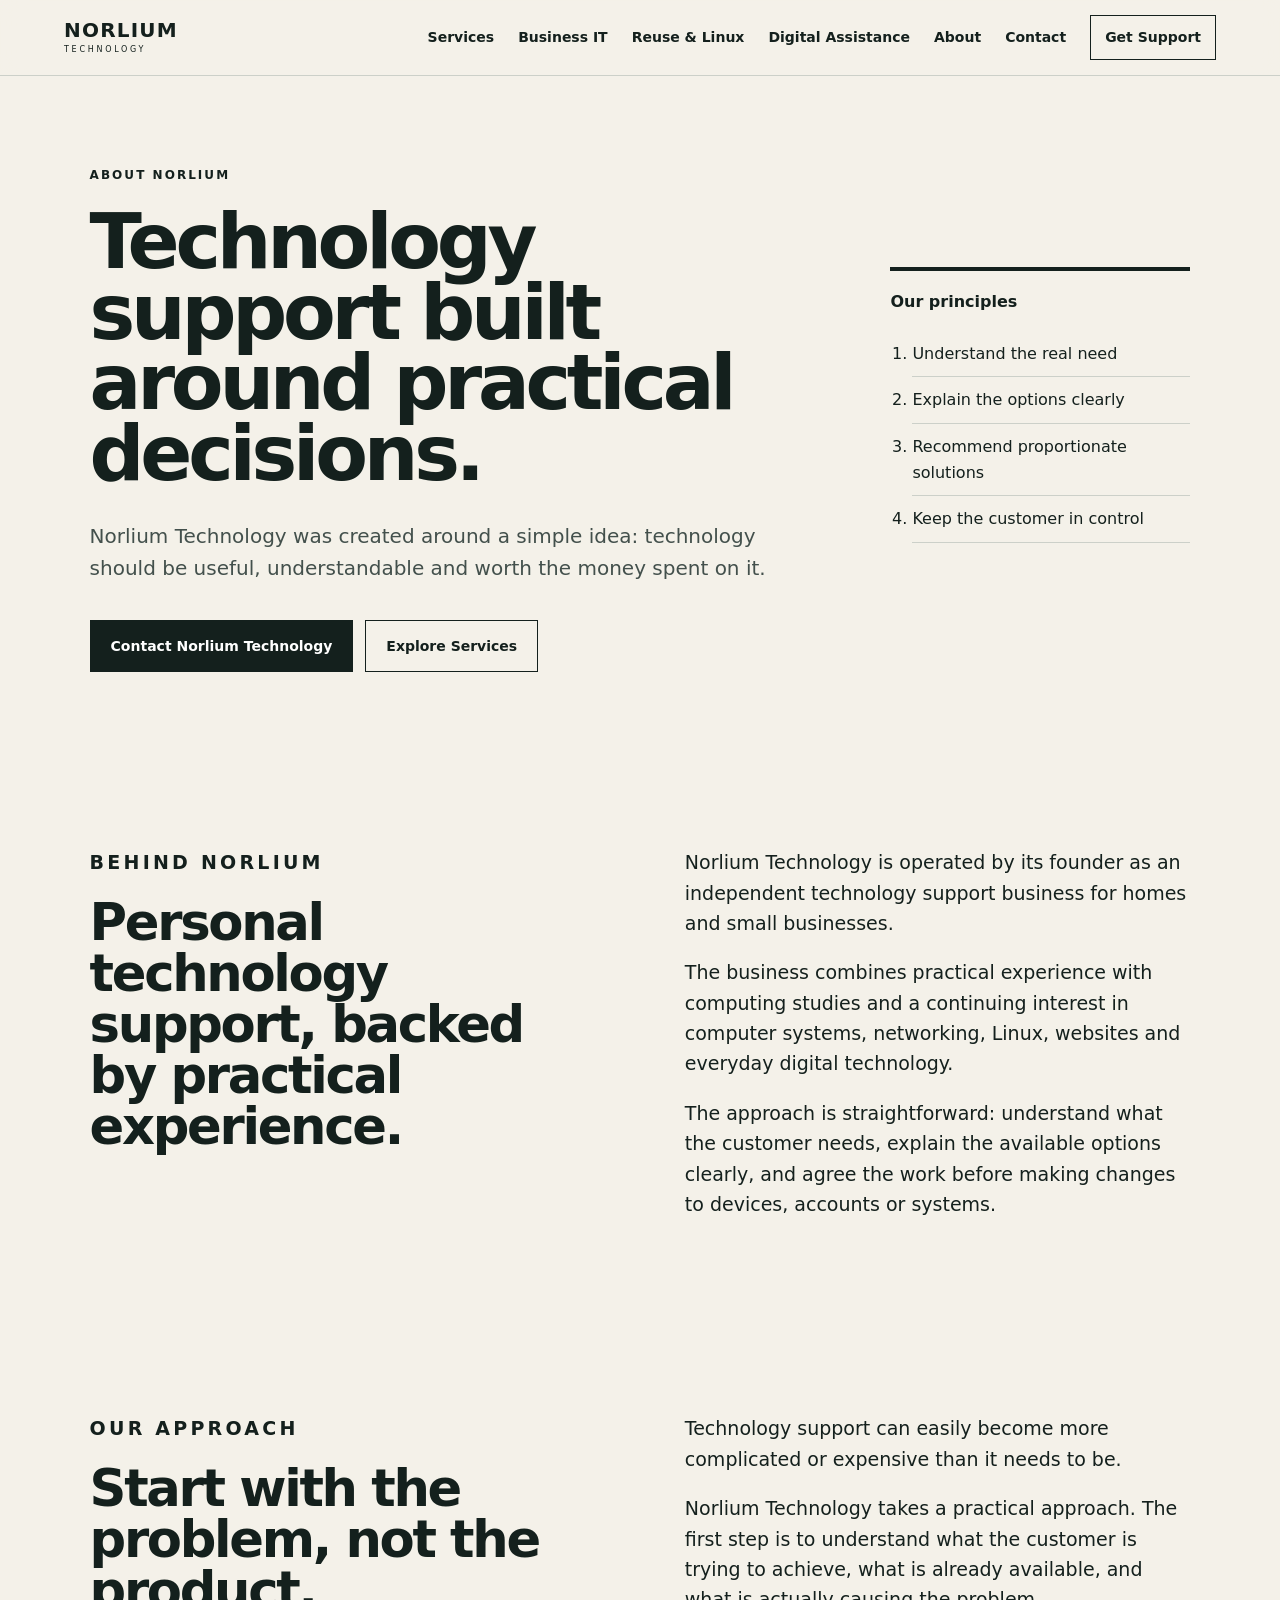
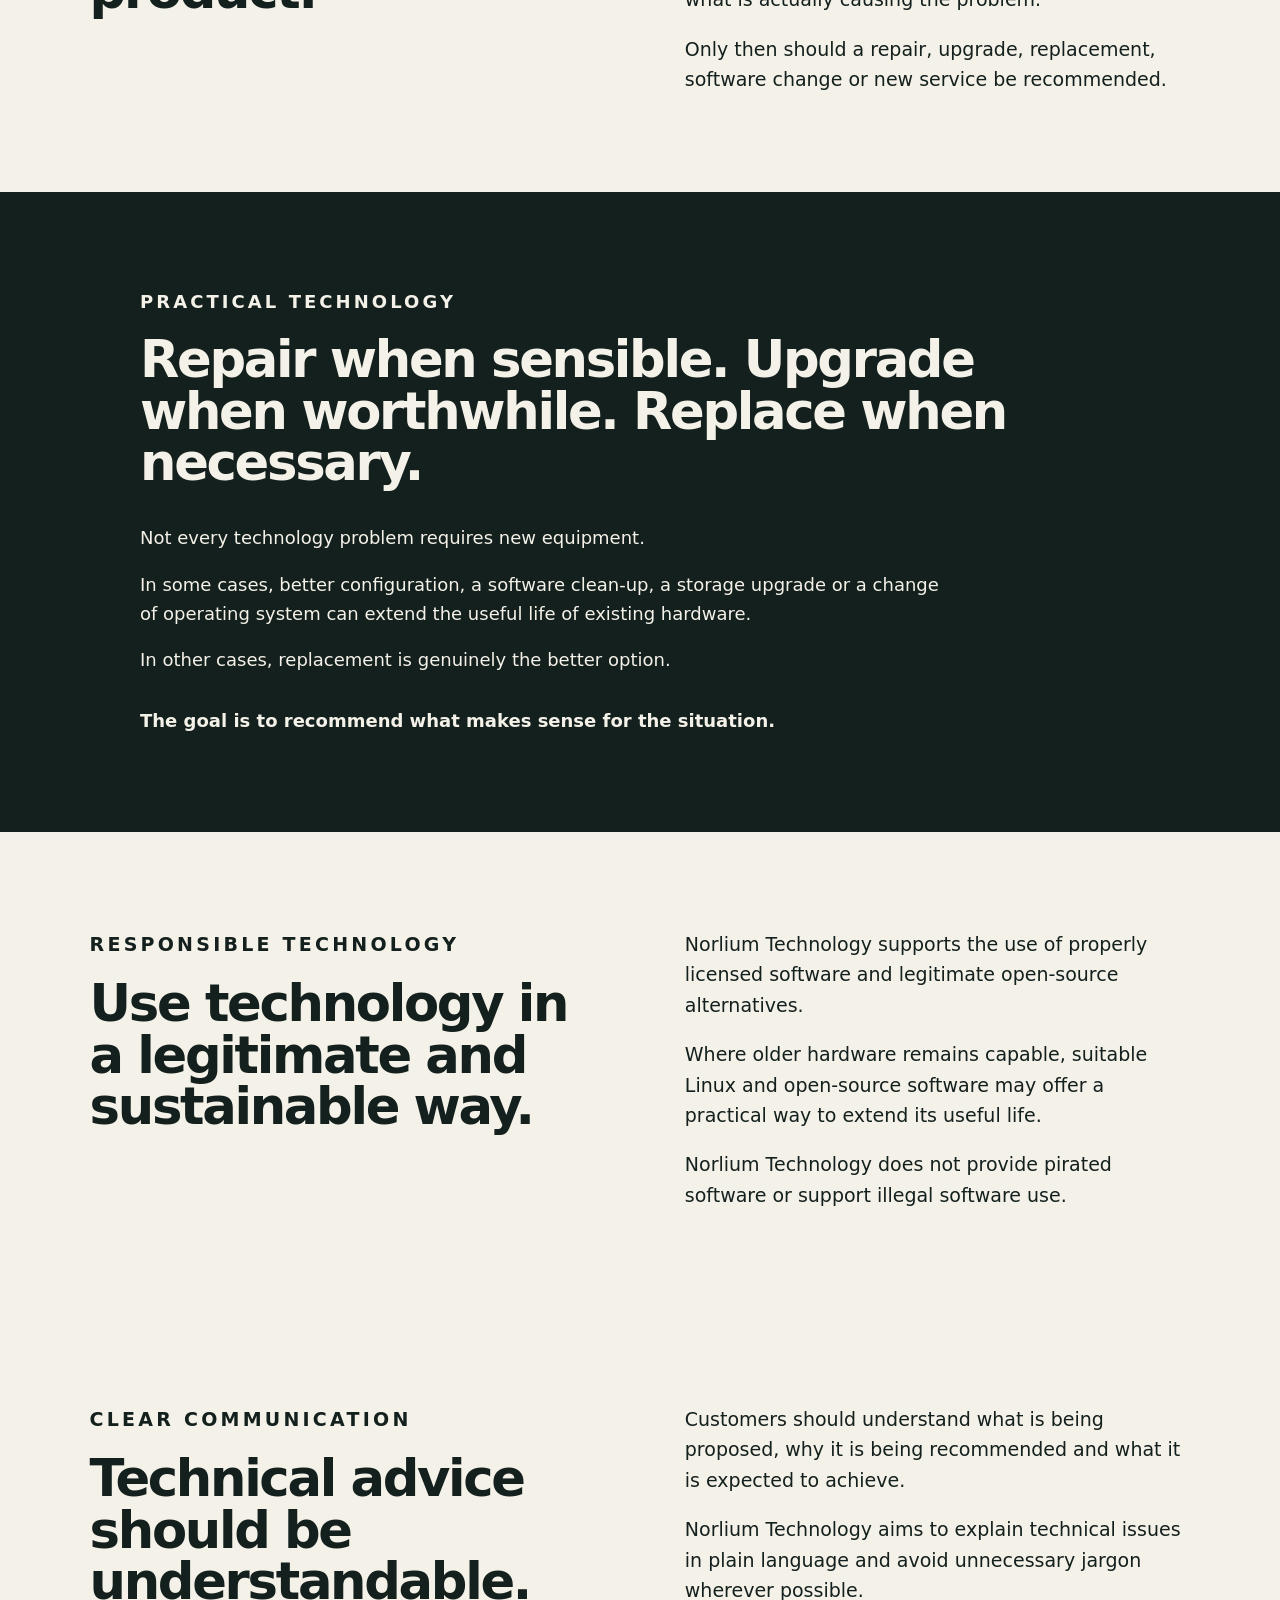
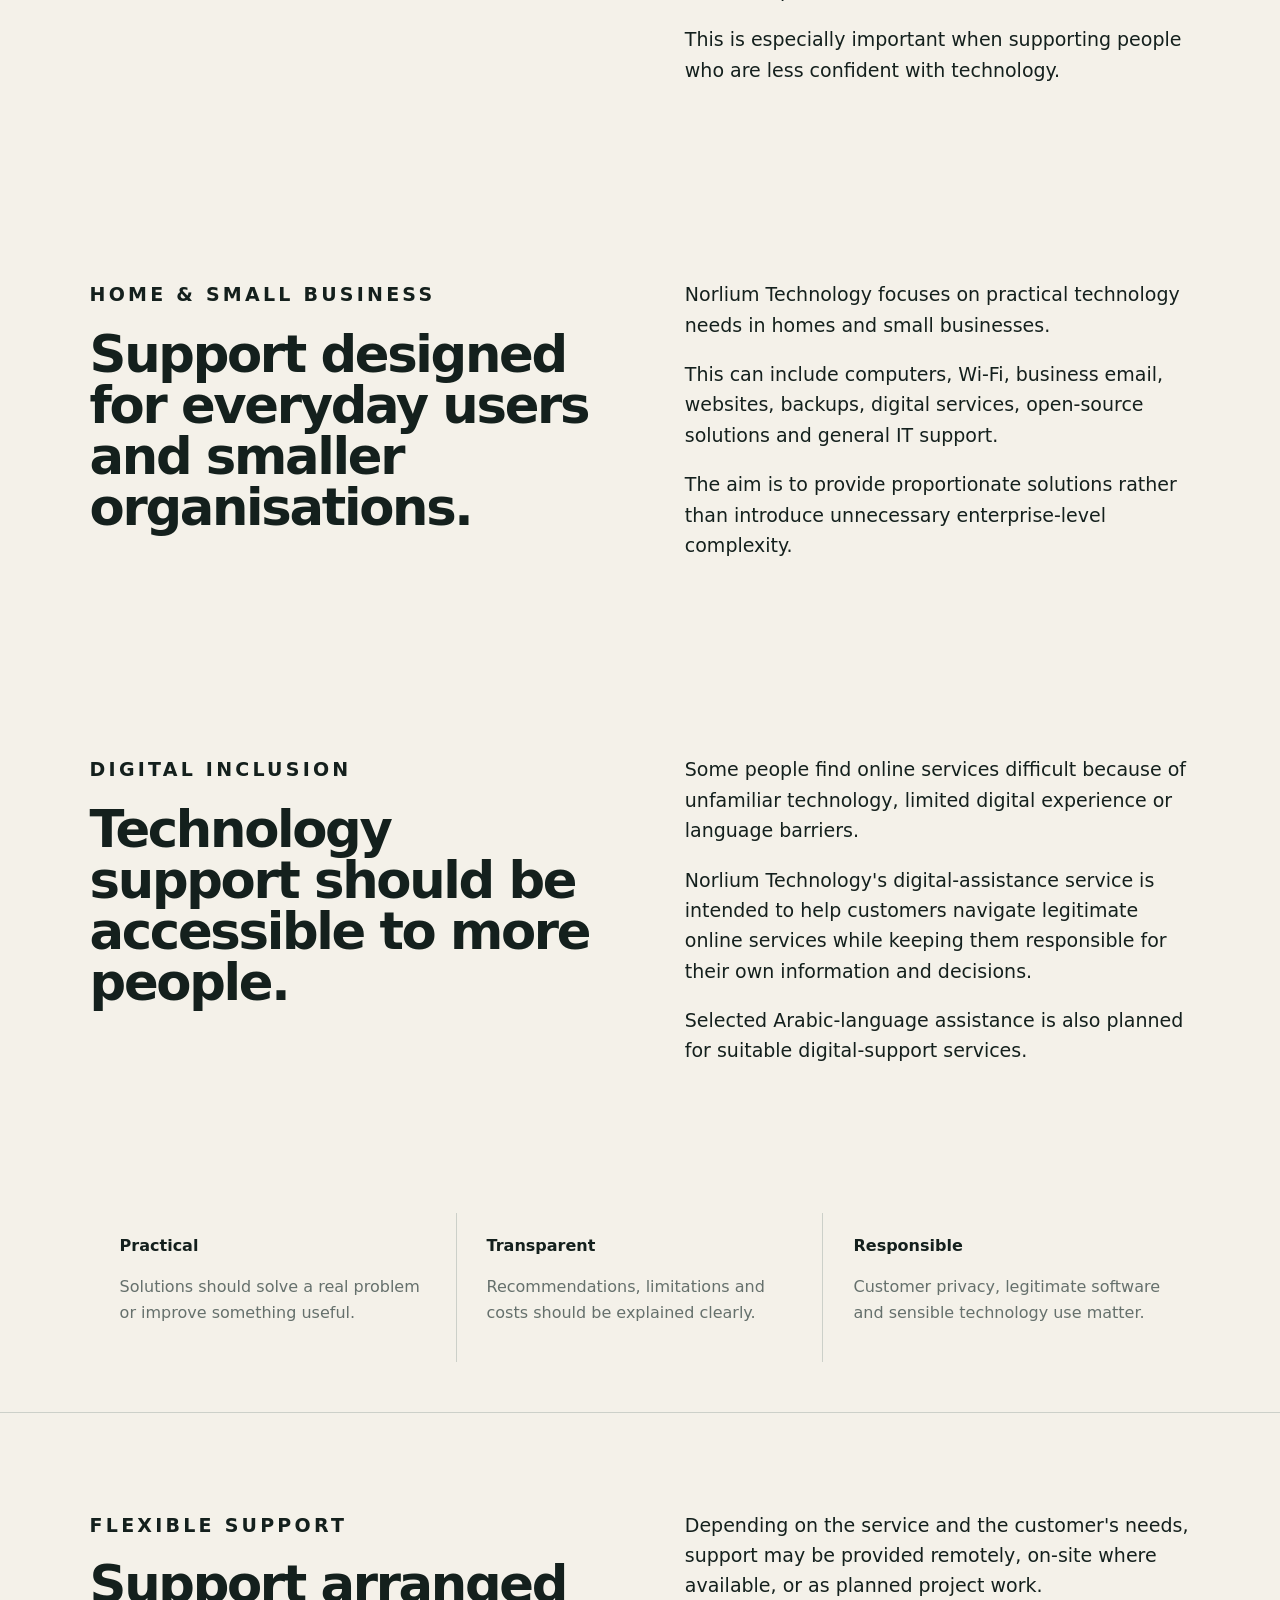
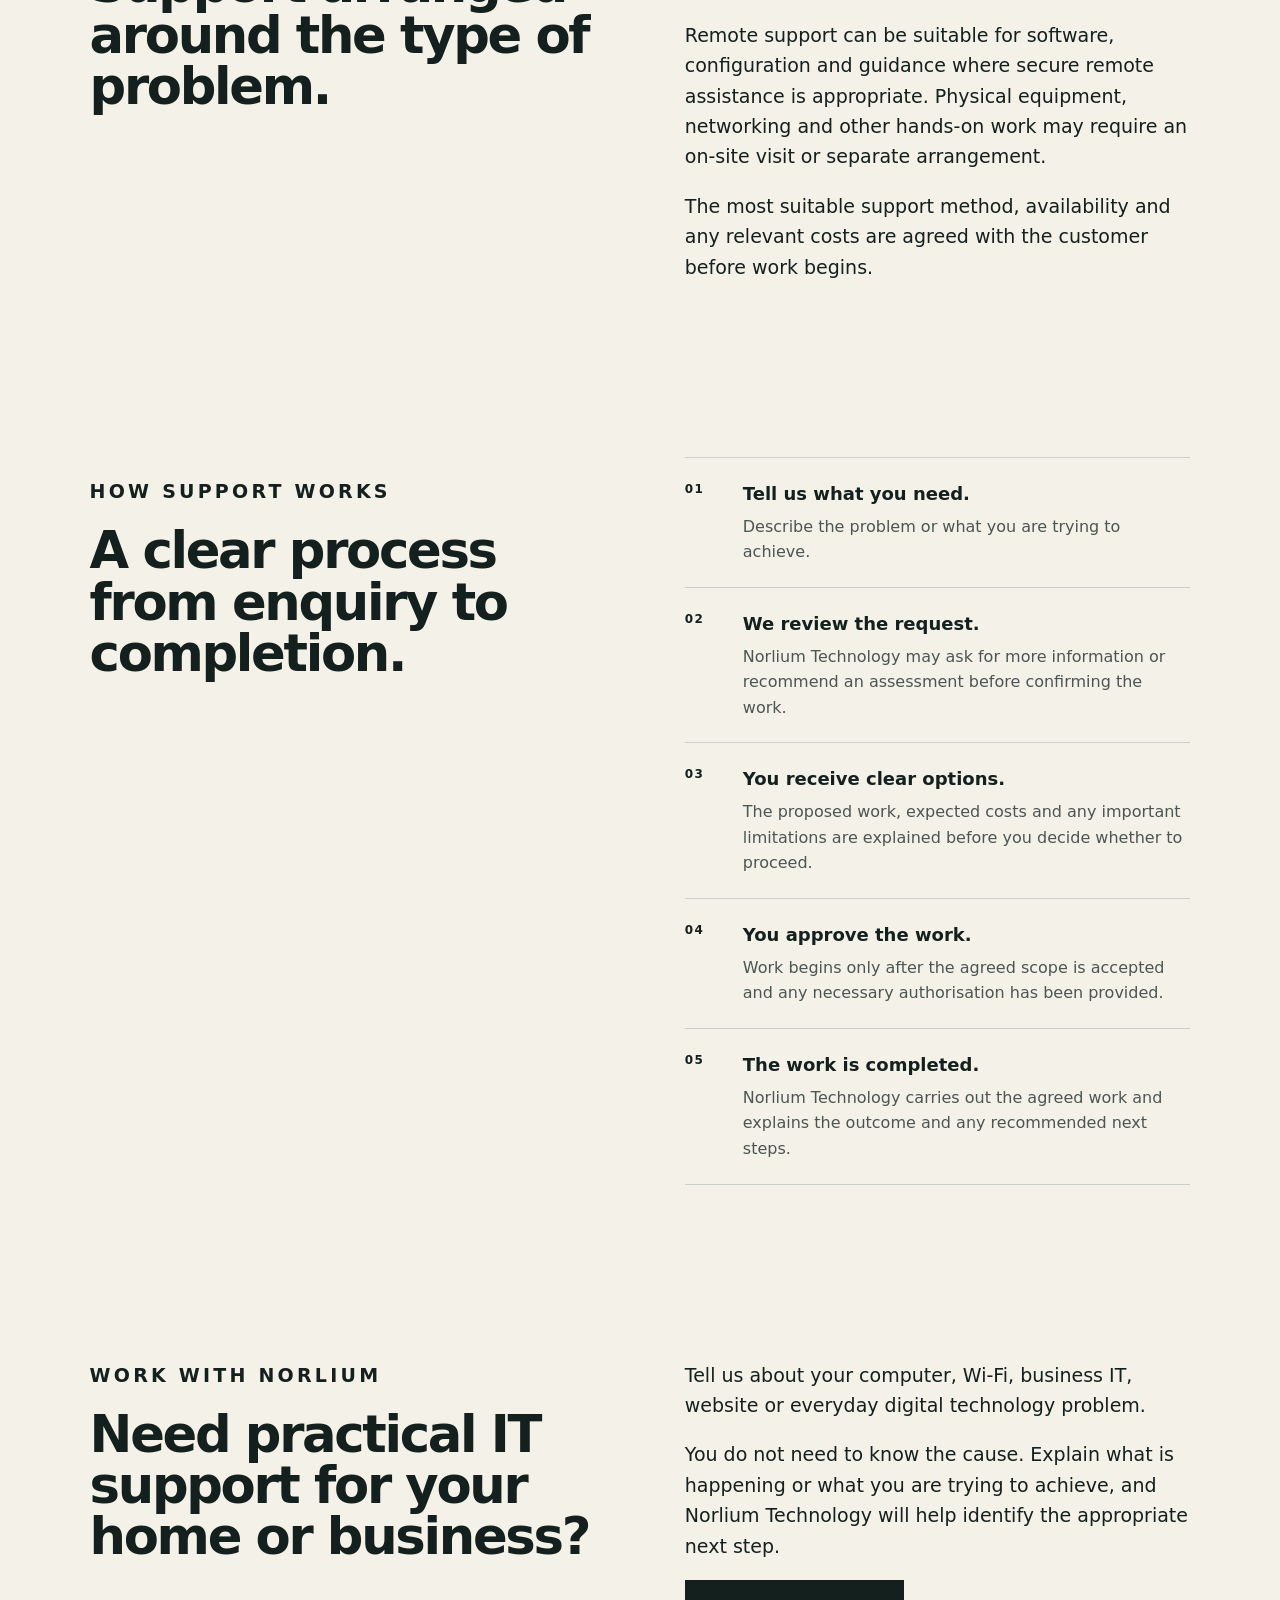
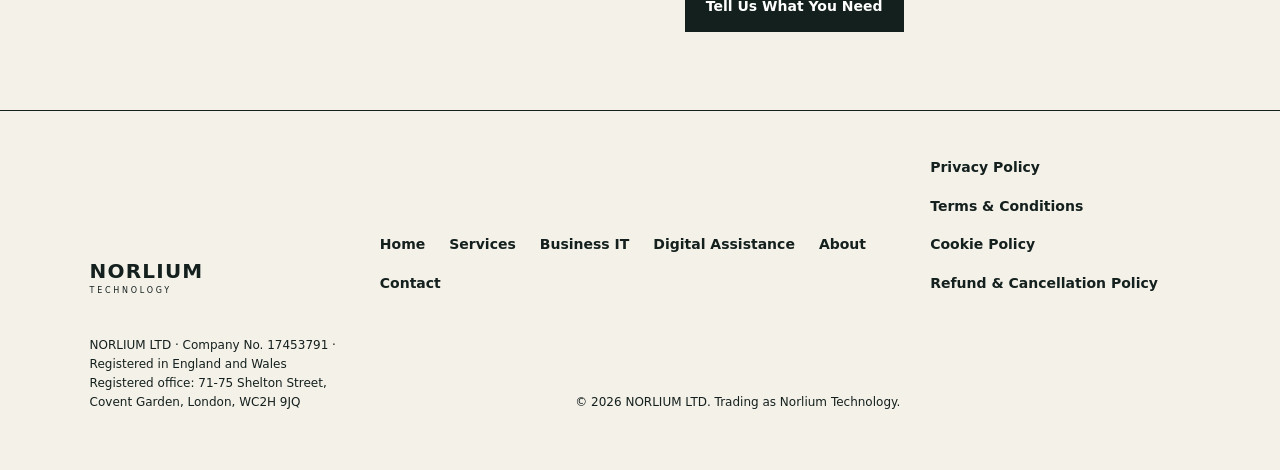
==== about/index.html @ c23c6a8a "Improve website security and customer experience" ====
<!doctype html>
<html lang="en">
<head>
  <meta charset="utf-8">
  <meta name="viewport" content="width=device-width, initial-scale=1">

  <title>About Norlium Technology | Practical Technology Support</title>

  <meta
    name="description"
    content="Learn about Norlium Technology, a practical technology support business focused on clear advice, sensible solutions, responsible technology and support for homes and small businesses."
  >

  <meta name="robots" content="index, follow">

  <link rel="canonical" href="https://www.norlium.co.uk/about/">

  <meta property="og:type" content="website">
  <meta property="og:title" content="About Norlium Technology | Practical Technology Support">
  <meta
    property="og:description"
    content="Norlium Technology provides practical technology support built around clear explanations, sensible solutions and responsible use of technology."
  >
  <meta property="og:url" content="https://www.norlium.co.uk/about/">
  <meta property="og:site_name" content="Norlium">

  <meta name="twitter:card" content="summary_large_image">

  <link rel="stylesheet" href="../styles.css">
</head>

<body>
  <a class="skip-link" href="#main-content">Skip to main content</a>

  <header class="site-header">
    <a class="brand" href="/" aria-label="Norlium home">
      <span>NORLIUM</span>
      <small>TECHNOLOGY</small>
    </a>

    <button
      class="menu"
      type="button"
      aria-label="Open navigation menu"
      aria-expanded="false"
      aria-controls="main-navigation"
    >
      ☰
    </button>

    <nav id="main-navigation" aria-label="Primary navigation">
      <a href="/services/">Services</a>
      <a href="/business-it/">Business IT</a>
      <a href="/#linux">Reuse & Linux</a>
      <a href="/digital-assistance/">Digital Assistance</a>
      <a href="/about/">About</a>
      <a href="/#contact">Contact</a>
      <a class="nav-cta" href="/#contact">Get Support</a>
    </nav>
  </header>

  <main id="main-content">

    <section class="hero">
      <div>
        <p class="eyebrow">ABOUT NORLIUM</p>

        <h1>Technology support built around practical decisions.</h1>

        <p class="lead">
          Norlium Technology was created around a simple idea: technology should be useful,
          understandable and worth the money spent on it.
        </p>

        <div class="actions">
          <a class="primary" href="/#contact">Contact Norlium Technology</a>
          <a class="secondary" href="/services/">Explore Services</a>
        </div>
      </div>

      <aside aria-labelledby="about-principles">
        <strong id="about-principles">Our principles</strong>

        <ol>
          <li>Understand the real need</li>
          <li>Explain the options clearly</li>
          <li>Recommend proportionate solutions</li>
          <li>Keep the customer in control</li>
        </ol>
      </aside>
    </section>

    <section class="split">
      <div>
        <p class="eyebrow">BEHIND NORLIUM</p>

        <h2>Personal technology support, backed by practical experience.</h2>
      </div>

      <div>
        <p>
          Norlium Technology is operated by its founder as an independent
          technology support business for homes and small businesses.
        </p>

        <p>
          The business combines practical experience with computing studies
          and a continuing interest in computer systems, networking, Linux,
          websites and everyday digital technology.
        </p>

        <p>
          The approach is straightforward: understand what the customer needs,
          explain the available options clearly, and agree the work before
          making changes to devices, accounts or systems.
        </p>
      </div>
    </section>

    <section class="split">
      <div>
        <p class="eyebrow">OUR APPROACH</p>

        <h2>Start with the problem, not the product.</h2>
      </div>

      <div>
        <p>
          Technology support can easily become more complicated or expensive
          than it needs to be.
        </p>

        <p>
          Norlium Technology takes a practical approach. The first step is to understand
          what the customer is trying to achieve, what is already available,
          and what is actually causing the problem.
        </p>

        <p>
          Only then should a repair, upgrade, replacement, software change or
          new service be recommended.
        </p>
      </div>
    </section>

    <section class="feature">
      <div>
        <p class="eyebrow">PRACTICAL TECHNOLOGY</p>

        <h2>Repair when sensible. Upgrade when worthwhile. Replace when necessary.</h2>

        <p>
          Not every technology problem requires new equipment.
        </p>

        <p>
          In some cases, better configuration, a software clean-up, a storage
          upgrade or a change of operating system can extend the useful life of
          existing hardware.
        </p>

        <p>
          In other cases, replacement is genuinely the better option.
        </p>

        <p class="rule">
          The goal is to recommend what makes sense for the situation.
        </p>
      </div>
    </section>

    <section class="split">
      <div>
        <p class="eyebrow">RESPONSIBLE TECHNOLOGY</p>

        <h2>Use technology in a legitimate and sustainable way.</h2>
      </div>

      <div>
        <p>
          Norlium Technology supports the use of properly licensed software and legitimate
          open-source alternatives.
        </p>

        <p>
          Where older hardware remains capable, suitable Linux and open-source
          software may offer a practical way to extend its useful life.
        </p>

        <p>
          Norlium Technology does not provide pirated software or support illegal software
          use.
        </p>
      </div>
    </section>

    <section class="split">
      <div>
        <p class="eyebrow">CLEAR COMMUNICATION</p>

        <h2>Technical advice should be understandable.</h2>
      </div>

      <div>
        <p>
          Customers should understand what is being proposed, why it is being
          recommended and what it is expected to achieve.
        </p>

        <p>
          Norlium Technology aims to explain technical issues in plain language and avoid
          unnecessary jargon wherever possible.
        </p>

        <p>
          This is especially important when supporting people who are less
          confident with technology.
        </p>
      </div>
    </section>

    <section class="split">
      <div>
        <p class="eyebrow">HOME & SMALL BUSINESS</p>

        <h2>Support designed for everyday users and smaller organisations.</h2>
      </div>

      <div>
        <p>
          Norlium Technology focuses on practical technology needs in homes and small
          businesses.
        </p>

        <p>
          This can include computers, Wi-Fi, business email, websites, backups,
          digital services, open-source solutions and general IT support.
        </p>

        <p>
          The aim is to provide proportionate solutions rather than introduce
          unnecessary enterprise-level complexity.
        </p>
      </div>
    </section>

    <section class="split">
      <div>
        <p class="eyebrow">DIGITAL INCLUSION</p>

        <h2>Technology support should be accessible to more people.</h2>
      </div>

      <div>
        <p>
          Some people find online services difficult because of unfamiliar
          technology, limited digital experience or language barriers.
        </p>

        <p>
          Norlium Technology's digital-assistance service is intended to help customers
          navigate legitimate online services while keeping them responsible
          for their own information and decisions.
        </p>

        <p>
          Selected Arabic-language assistance is also planned for suitable
          digital-support services.
        </p>
      </div>
    </section>

    <section class="trust" aria-label="Norlium values">
      <div>
        <b>Practical</b>
        <p>Solutions should solve a real problem or improve something useful.</p>
      </div>

      <div>
        <b>Transparent</b>
        <p>Recommendations, limitations and costs should be explained clearly.</p>
      </div>

      <div>
        <b>Responsible</b>
        <p>Customer privacy, legitimate software and sensible technology use matter.</p>
      </div>
    </section>

    <section class="split">
      <div>
        <p class="eyebrow">FLEXIBLE SUPPORT</p>

        <h2>Support arranged around the type of problem.</h2>
      </div>

      <div>
        <p>
          Depending on the service and the customer's needs, support may be
          provided remotely, on-site where available, or as planned project
          work.
        </p>

        <p>
          Remote support can be suitable for software, configuration and
          guidance where secure remote assistance is appropriate. Physical
          equipment, networking and other hands-on work may require an
          on-site visit or separate arrangement.
        </p>

        <p>
          The most suitable support method, availability and any relevant
          costs are agreed with the customer before work begins.
        </p>
      </div>
    </section>

    <section class="split">
      <div>
        <p class="eyebrow">HOW SUPPORT WORKS</p>

        <h2>A clear process from enquiry to completion.</h2>
      </div>

      <div>
        <ol class="support-process">
          <li>
            <strong>Tell us what you need.</strong>
            Describe the problem or what you are trying to achieve.
          </li>

          <li>
            <strong>We review the request.</strong>
            Norlium Technology may ask for more information or recommend an assessment
            before confirming the work.
          </li>

          <li>
            <strong>You receive clear options.</strong>
            The proposed work, expected costs and any important limitations
            are explained before you decide whether to proceed.
          </li>

          <li>
            <strong>You approve the work.</strong>
            Work begins only after the agreed scope is accepted and any
            necessary authorisation has been provided.
          </li>

          <li>
            <strong>The work is completed.</strong>
            Norlium Technology carries out the agreed work and explains the outcome and
            any recommended next steps.
          </li>
        </ol>
      </div>
    </section>

    <section class="split">
      <div>
        <p class="eyebrow">WORK WITH NORLIUM</p>

        <h2>Need practical IT support for your home or business?</h2>
      </div>

      <div>
        <p>
          Tell us about your computer, Wi-Fi, business IT, website or everyday
          digital technology problem.
        </p>

        <p>
          You do not need to know the cause. Explain what is happening or what
          you are trying to achieve, and Norlium Technology will help identify the
          appropriate next step.
        </p>

        <a class="primary" href="/#contact">Tell Us What You Need</a>
      </div>
    </section>

  </main>

  <footer>
    <div class="brand">
      <span>NORLIUM</span>
      <small>TECHNOLOGY</small>
    </div>

    <nav class="footer-nav" aria-label="Footer navigation">
      <a href="/">Home</a>
      <a href="/services/">Services</a>
      <a href="/business-it/">Business IT</a>
      <a href="/digital-assistance/">Digital Assistance</a>
      <a href="/about/">About</a>
      <a href="/#contact">Contact</a>
    </nav>

    <nav class="footer-nav legal-nav" aria-label="Legal navigation">
      <a href="/privacy/">Privacy Policy</a>
      <a href="/terms/">Terms &amp; Conditions</a>
      <a href="/cookies/">Cookie Policy</a>
      <a href="/refunds/">Refund &amp; Cancellation Policy</a>
    </nav>

    <p class="company-details">
      NORLIUM LTD · Company No. 17453791 · Registered in England and Wales
      <br>
      Registered office: 71-75 Shelton Street, Covent Garden, London, WC2H 9JQ
    </p>

    <p>© 2026 NORLIUM LTD. Trading as Norlium Technology.</p>
  </footer>

  <script src="/assets/js/site.js" defer></script>
</body>
</html>
---- styles.css ----
:root {
  --ink: #14201d;
  --paper: #f4f1e9;
  --accent: #c9ff68;
  --muted: #65706c;
  --line: #ccd0c9;
  --white: #ffffff;
  --content-width: 1440px;
}

* {
  box-sizing: border-box;
}

html {
  scroll-behavior: smooth;
  scroll-padding-top: 90px;
}

body {
  margin: 0;
  background: var(--paper);
  color: var(--ink);
  font-family:
    Inter,
    ui-sans-serif,
    system-ui,
    -apple-system,
    BlinkMacSystemFont,
    "Segoe UI",
    sans-serif;
  line-height: 1.6;
  text-rendering: optimizeLegibility;
}

img,
svg {
  max-width: 100%;
  height: auto;
}

a,
button,
input,
select,
textarea {
  font: inherit;
}

a,
button {
  -webkit-tap-highlight-color: transparent;
}

a:focus-visible,
button:focus-visible,
input:focus-visible,
select:focus-visible,
textarea:focus-visible {
  outline: 3px solid var(--ink);
  outline-offset: 3px;
}

.skip-link {
  position: absolute;
  left: 16px;
  top: -100px;
  z-index: 1000;
  padding: 12px 16px;
  background: var(--ink);
  color: var(--white);
  text-decoration: none;
  font-weight: 800;
}

.skip-link:focus {
  top: 16px;
}

.site-header {
  min-height: 76px;
  display: flex;
  align-items: center;
  justify-content: space-between;
  gap: 24px;
  padding: 0 max(5vw, 24px);
  border-bottom: 1px solid var(--line);
  position: sticky;
  top: 0;
  background: rgba(244, 241, 233, 0.96);
  backdrop-filter: blur(12px);
  z-index: 100;
}

.brand {
  text-decoration: none;
  color: var(--ink);
  display: flex;
  flex-direction: column;
  line-height: 0.9;
  flex-shrink: 0;
}

.brand span {
  font-weight: 900;
  letter-spacing: 0.06em;
  font-size: 20px;
}

.brand small {
  font-size: 8px;
  letter-spacing: 0.34em;
  margin-top: 7px;
}

#main-navigation {
  display: flex;
  gap: 24px;
  align-items: center;
}

#main-navigation a,
.footer-nav a {
  color: var(--ink);
  text-decoration: none;
  font-size: 14px;
  font-weight: 700;
}

#main-navigation a:hover,
.footer-nav a:hover {
  text-decoration: underline;
  text-underline-offset: 4px;
}

.nav-cta {
  border: 1px solid var(--ink);
  padding: 10px 14px;
}

.nav-cta:hover {
  background: var(--ink);
  color: var(--white);
  text-decoration: none !important;
}

.menu {
  display: none;
  width: 44px;
  height: 44px;
  align-items: center;
  justify-content: center;
  background: none;
  border: 1px solid transparent;
  color: var(--ink);
  font-size: 24px;
  cursor: pointer;
}

main section {
  width: 100%;
  padding: 100px max(7vw, 28px);
}

main section > * {
  max-width: var(--content-width);
  margin-left: auto;
  margin-right: auto;
}

.hero {
  min-height: 680px;
  display: grid;
  grid-template-columns: minmax(0, 1.5fr) minmax(280px, 0.7fr);
  align-items: center;
  gap: 8vw;
}

.eyebrow {
  font-size: 12px;
  font-weight: 800;
  letter-spacing: 0.17em;
  text-transform: uppercase;
}

.hero h1 {
  font-size: clamp(52px, 7.5vw, 108px);
  line-height: 0.92;
  letter-spacing: -0.055em;
  margin: 22px 0 30px;
  max-width: 950px;
}

.lead,
.section-intro {
  font-size: 20px;
  max-width: 760px;
  color: #43504c;
}

.section-intro {
  margin-top: -18px;
  margin-bottom: 42px;
}

.actions {
  display: flex;
  flex-wrap: wrap;
  gap: 12px;
  margin-top: 36px;
}

.primary,
.secondary {
  min-height: 44px;
  display: inline-flex;
  align-items: center;
  justify-content: center;
  padding: 14px 20px;
  text-decoration: none;
  font-weight: 800;
  border: 1px solid var(--ink);
  cursor: pointer;
  font-size: 14px;
}

.primary {
  background: var(--ink);
  color: var(--white);
}

.primary:hover {
  opacity: 0.92;
}

.secondary {
  color: var(--ink);
  background: transparent;
}

.secondary:hover {
  background: var(--ink);
  color: var(--white);
}

.hero aside {
  border-top: 4px solid var(--ink);
  padding-top: 18px;
}

.hero aside ol {
  padding-left: 22px;
}

.hero aside li {
  padding: 10px 0;
  border-bottom: 1px solid var(--line);
}

h2 {
  font-size: clamp(38px, 5vw, 70px);
  letter-spacing: -0.045em;
  line-height: 1;
  margin: 15px 0 45px;
  max-width: 950px;
}

.grid {
  display: grid;
  grid-template-columns: repeat(3, minmax(0, 1fr));
  border-top: 1px solid var(--ink);
  border-left: 1px solid var(--ink);
}

article {
  padding: 30px;
  min-height: 260px;
  border-right: 1px solid var(--ink);
  border-bottom: 1px solid var(--ink);
}

article b {
  font-size: 12px;
}

article h3 {
  font-size: 25px;
  margin: 40px 0 12px;
  line-height: 1.15;
}

article p {
  color: #4b5652;
}

.feature {
  background: var(--ink);
  color: var(--paper);
}

.feature > div:first-child {
  max-width: 1000px;
}

.feature p {
  font-size: 18px;
  max-width: 820px;
}

.feature .secondary {
  border-color: var(--paper);
  color: var(--paper);
  margin-top: 20px;
}

.feature .secondary:hover {
  background: var(--paper);
  color: var(--ink);
}

.rule {
  font-weight: 800;
  margin-top: 32px;
}

.decision {
  display: flex;
  flex-wrap: wrap;
  gap: 18px;
  align-items: center;
  margin-top: 70px;
  padding-top: 25px;
  border-top: 1px solid #65706d;
  font-weight: 800;
  letter-spacing: 0.08em;
}

.split {
  display: grid;
  grid-template-columns: minmax(0, 1fr) minmax(0, 1fr);
  gap: 8vw;
}

.split p {
  font-size: 19px;
}

.pricing {
  background: var(--accent);
}

.pricing p:not(.eyebrow) {
  font-size: 20px;
  max-width: 850px;
}

.pricing strong {
  display: block;
  margin-top: 35px;
  font-size: 24px;
  max-width: 850px;
}

.trust {
  display: grid;
  grid-template-columns: repeat(3, minmax(0, 1fr));
  padding-top: 50px !important;
  padding-bottom: 50px !important;
  border-bottom: 1px solid var(--line);
}

.trust div {
  padding: 20px 30px;
  border-right: 1px solid var(--line);
}

.trust div:last-child {
  border-right: 0;
}

.trust p {
  color: var(--muted);
}

.contact {
  display: grid;
  grid-template-columns: minmax(0, 1fr) minmax(0, 1fr);
  gap: 8vw;
}
.contact-actions {
  display: flex;
  flex-wrap: wrap;
  gap: 12px;
  margin: 24px 0 14px;
}

.contact-detail {
  margin-top: 12px;
}

.contact-detail a {
  font-weight: 700;
  overflow-wrap: anywhere;
}

form {
  display: grid;
  gap: 16px;
}

label {
  font-size: 13px;
  font-weight: 750;
}

input,
select,
textarea {
  width: 100%;
  margin-top: 6px;
  padding: 13px;
  min-height: 44px;
  border: 1px solid #7f8884;
  background: var(--white);
  color: var(--ink);
}

textarea {
  resize: vertical;
  min-height: 140px;
}

form small {
  color: var(--muted);
}

.enquiry-consent {
  margin: 4px 0;
  padding: 20px;
  border: 1px solid var(--line);
  background: rgba(255, 255, 255, 0.35);
}

.enquiry-consent legend {
  padding: 0 8px;
  font-size: 15px;
  font-weight: 800;
  color: var(--ink);
}

.enquiry-consent > p:first-of-type {
  margin-top: 0;
  color: var(--muted);
}

.consent-option {
  display: grid;
  grid-template-columns: 22px minmax(0, 1fr);
  gap: 10px;
  align-items: start;
  margin: 16px 0;
  font-size: 14px;
  font-weight: 500;
  line-height: 1.5;
  cursor: pointer;
}

.consent-option input[type="checkbox"] {
  width: 20px;
  height: 20px;
  min-height: 20px;
  margin: 2px 0 0;
  padding: 0;
  cursor: pointer;
}

.consent-option a,
.form-privacy-note a {
  color: var(--ink);
  font-weight: 700;
  text-underline-offset: 3px;
}

.consent-note {
  margin: 18px 0 0;
  padding: 14px;
  border-left: 4px solid var(--ink);
  background: rgba(20, 32, 29, 0.06);
  font-size: 13px;
  line-height: 1.55;
}

form button {
  justify-self: start;
}

.form-message {
  margin: 0;
  padding: 14px;
  border-left: 4px solid var(--ink);
  background: rgba(20, 32, 29, 0.08);
}

.form-honeypot {
  position: absolute;
  left: -10000px;
  width: 1px;
  height: 1px;
  overflow: hidden;
}

footer {
  padding: 45px max(7vw, 28px);
  border-top: 1px solid var(--ink);
  display: grid;
  grid-template-columns: 1fr 2fr 1fr;
  gap: 30px;
  align-items: end;
  font-size: 12px;
}

.footer-nav {
  display: flex;
  flex-wrap: wrap;
  gap: 16px 24px;
}

footer p:last-child {
  text-align: right;
}




/* Pricing options */
.pricing-options {
  display: grid;
  grid-template-columns: repeat(3, minmax(0, 1fr));
  margin: 38px 0;
  border-top: 1px solid var(--ink);
  border-left: 1px solid var(--ink);
}

.pricing-options > div {
  padding: 24px;
  border-right: 1px solid var(--ink);
  border-bottom: 1px solid var(--ink);
}

.pricing-options b {
  display: block;
  margin-bottom: 10px;
  font-size: 18px;
}

.pricing-options p {
  margin: 0;
  font-size: 17px !important;
}

/* Customer support process */
.support-process {
  list-style: none;
  padding: 0;
  margin: 0;
  counter-reset: support-step;
}

.support-process li {
  counter-increment: support-step;
  position: relative;
  padding: 22px 0 22px 58px;
  border-top: 1px solid var(--line);
  color: #4b5652;
}

.support-process li:last-child {
  border-bottom: 1px solid var(--line);
}

.support-process li::before {
  content: counter(support-step, decimal-leading-zero);
  position: absolute;
  left: 0;
  top: 22px;
  font-size: 12px;
  font-weight: 800;
  letter-spacing: 0.12em;
  color: var(--ink);
}

.support-process strong {
  display: block;
  margin-bottom: 5px;
  color: var(--ink);
  font-size: 18px;
}

/* Desktop layout refinement */
@media (min-width: 1051px) {
  main section {
    padding-top: 78px;
    padding-bottom: 78px;
  }

  .hero {
    min-height: 590px;
    grid-template-columns: minmax(0, 1.45fr) minmax(300px, 0.55fr);
    gap: clamp(55px, 6vw, 100px);
  }

  .hero h1 {
    font-size: clamp(58px, 6vw, 88px);
    max-width: 880px;
  }

  h2 {
    font-size: clamp(38px, 4vw, 58px);
    margin-bottom: 36px;
  }

  .grid article {
    display: flex;
    flex-direction: column;
    min-height: 240px;
  }

  .grid article h3 {
    margin-top: 32px;
  }

  .grid article p {
    margin-bottom: 22px;
  }

  .grid article .secondary {
    margin-top: auto;
    align-self: flex-start;
  }

  #support-options .grid article {
    min-height: 300px;
  }

  #support-options .grid article h3 {
    font-size: 27px;
  }

  #services .grid article {
    min-height: 230px;
  }

  .split {
    gap: clamp(60px, 7vw, 120px);
  }

  .split > div:last-child {
    max-width: 720px;
  }
}

@media (max-width: 1050px) {
  #main-navigation {
    gap: 16px;
  }

  #main-navigation a {
    font-size: 13px;
  }

  .grid {
    grid-template-columns: repeat(2, minmax(0, 1fr));
  }

  .hero {
    grid-template-columns: 1.3fr 0.7fr;
    gap: 5vw;
  }
}

@media (max-width: 800px) {
  .pricing-options {
    grid-template-columns: 1fr;
  }

  html {
    scroll-padding-top: 78px;
  }

  .site-header {
    min-height: 68px;
    padding: 0 20px;
  }

  .menu {
    display: inline-flex;
  }

  #main-navigation {
    display: none;
    position: absolute;
    top: 68px;
    left: 0;
    right: 0;
    max-height: calc(100vh - 68px);
    overflow-y: auto;
    background: var(--paper);
    padding: 22px 24px 28px;
    flex-direction: column;
    align-items: stretch;
    gap: 0;
    border-bottom: 1px solid var(--ink);
    box-shadow: 0 16px 30px rgba(20, 32, 29, 0.08);
  }

  #main-navigation.open {
    display: flex;
  }

  #main-navigation a {
    min-height: 48px;
    display: flex;
    align-items: center;
    padding: 10px 0;
    border-bottom: 1px solid var(--line);
    font-size: 16px;
  }

  #main-navigation .nav-cta {
    margin-top: 18px;
    padding: 12px 16px;
    justify-content: center;
    border: 1px solid var(--ink);
  }

  main section {
    padding: 70px 24px;
  }

  .hero {
    grid-template-columns: 1fr;
    min-height: auto;
    gap: 52px;
  }

  .hero h1 {
    font-size: clamp(48px, 14vw, 68px);
    line-height: 0.94;
  }

  .lead,
  .section-intro {
    font-size: 18px;
  }

  h2 {
    margin-bottom: 32px;
  }

  .grid,
  .split,
  .contact,
  .trust {
    grid-template-columns: 1fr;
  }

  article {
    min-height: auto;
  }

  .trust div {
    border-right: 0;
    border-bottom: 1px solid var(--line);
    padding-left: 0;
    padding-right: 0;
  }

  .trust div:last-child {
    border-bottom: 0;
  }

  .decision {
    gap: 12px;
    font-size: 13px;
  }

  .actions {
    flex-direction: column;
    align-items: stretch;
  }

  .actions .primary,
  .actions .secondary {
    width: 100%;
  }

  footer {
    grid-template-columns: 1fr;
    align-items: start;
  }

  footer p:last-child {
    text-align: left;
  }
}

@media (max-width: 480px) {
  main section {
    padding-left: 18px;
    padding-right: 18px;
  }

  .site-header {
    padding-left: 18px;
    padding-right: 18px;
  }

  .hero h1 {
    font-size: clamp(44px, 13vw, 58px);
  }

  h2 {
    font-size: clamp(34px, 11vw, 48px);
  }

  article {
    padding: 24px;
  }

  article h3 {
    font-size: 22px;
    margin-top: 28px;
  }

  .split p,
  .feature p,
  .pricing p:not(.eyebrow) {
    font-size: 17px;
  }

  .pricing strong {
    font-size: 21px;
  }
}

@media (prefers-reduced-motion: reduce) {
  html {
    scroll-behavior: auto;
  }

  *,
  *::before,
  *::after {
    scroll-behavior: auto !important;
    transition-duration: 0.01ms !important;
    animation-duration: 0.01ms !important;
    animation-iteration-count: 1 !important;
  }
}
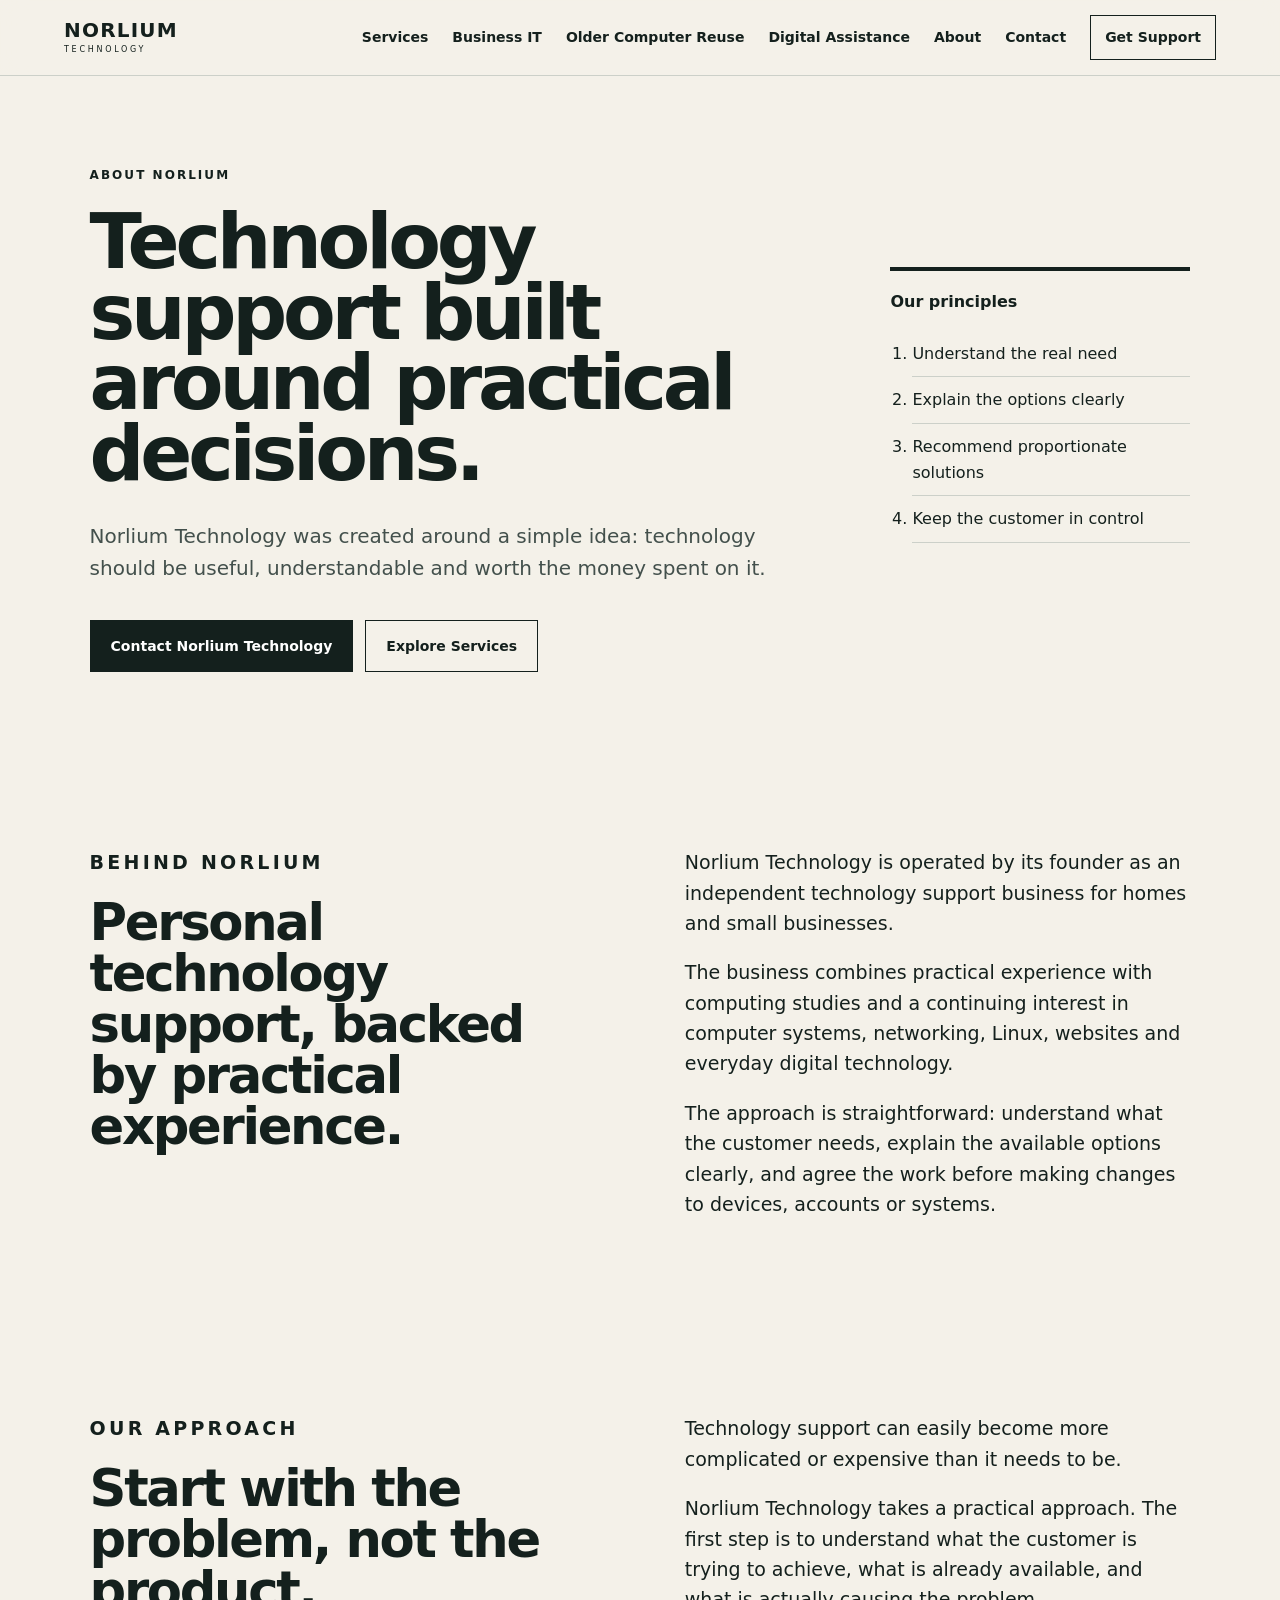
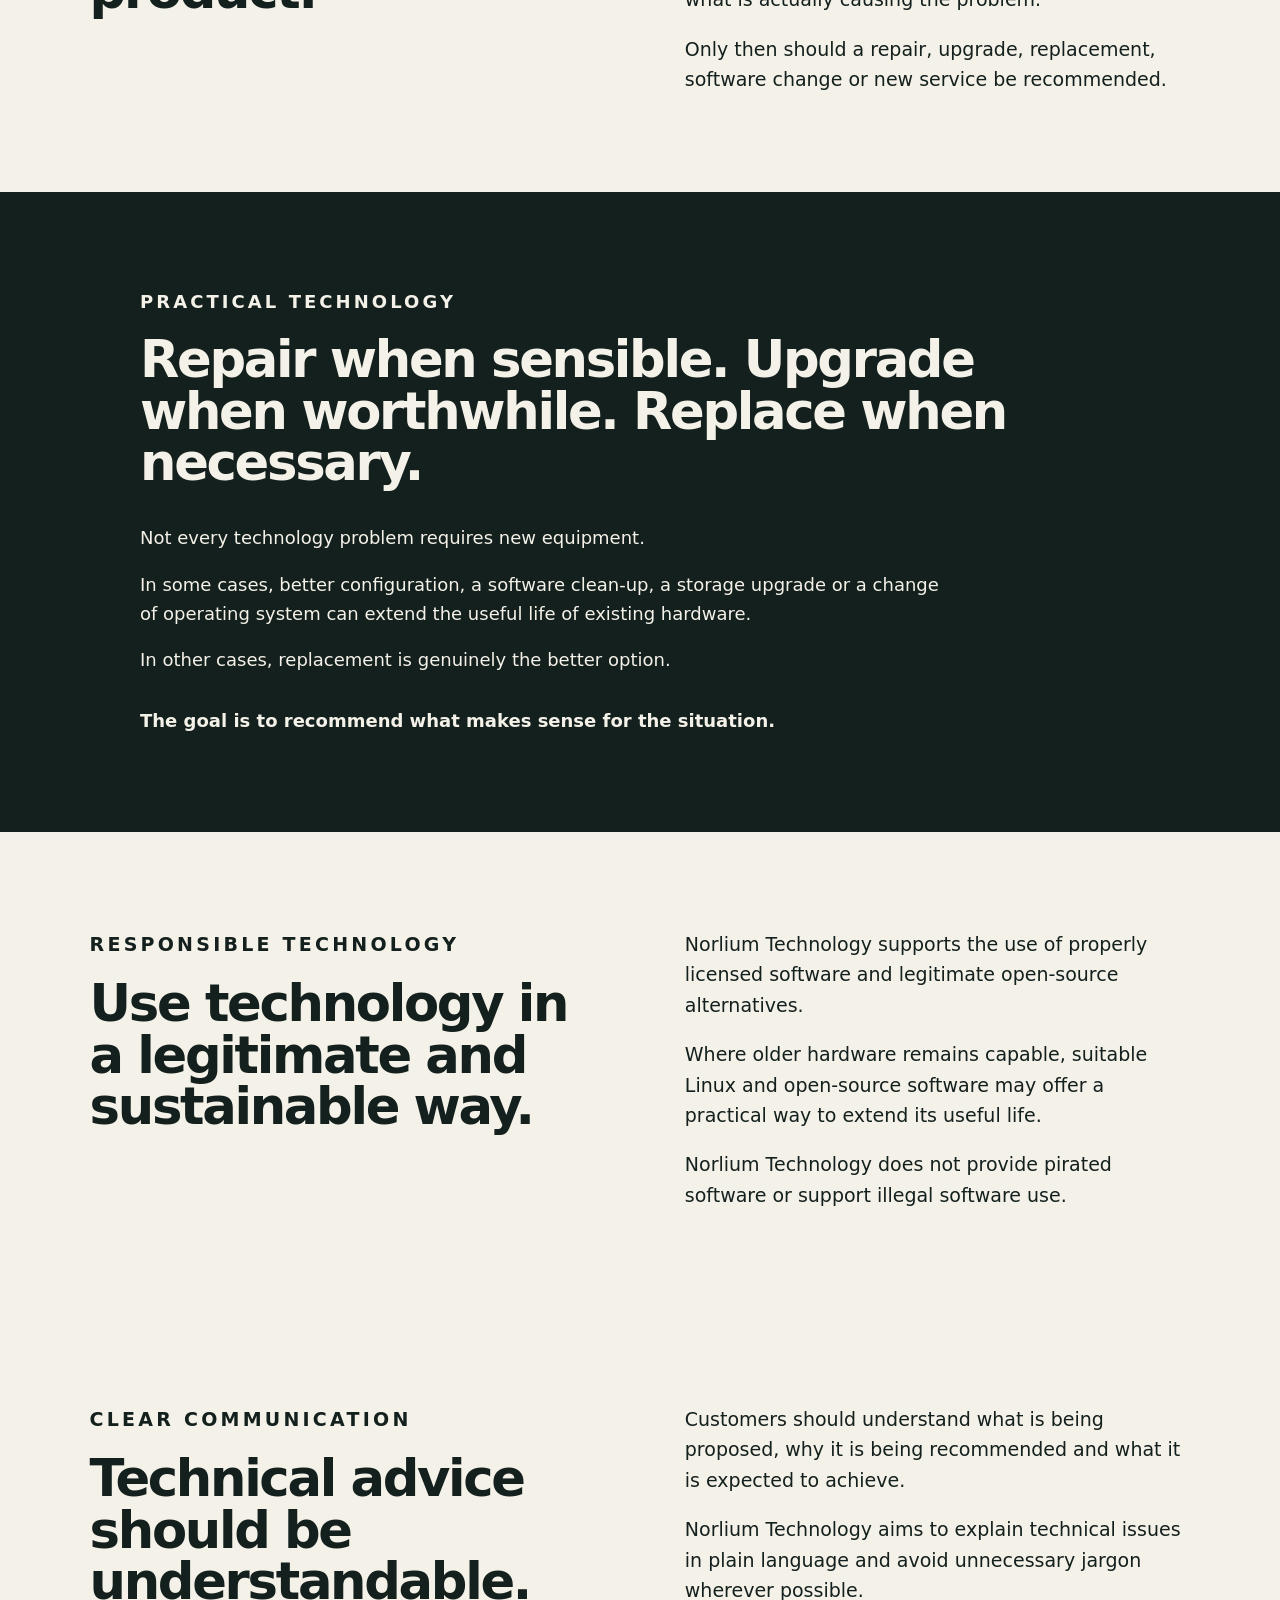
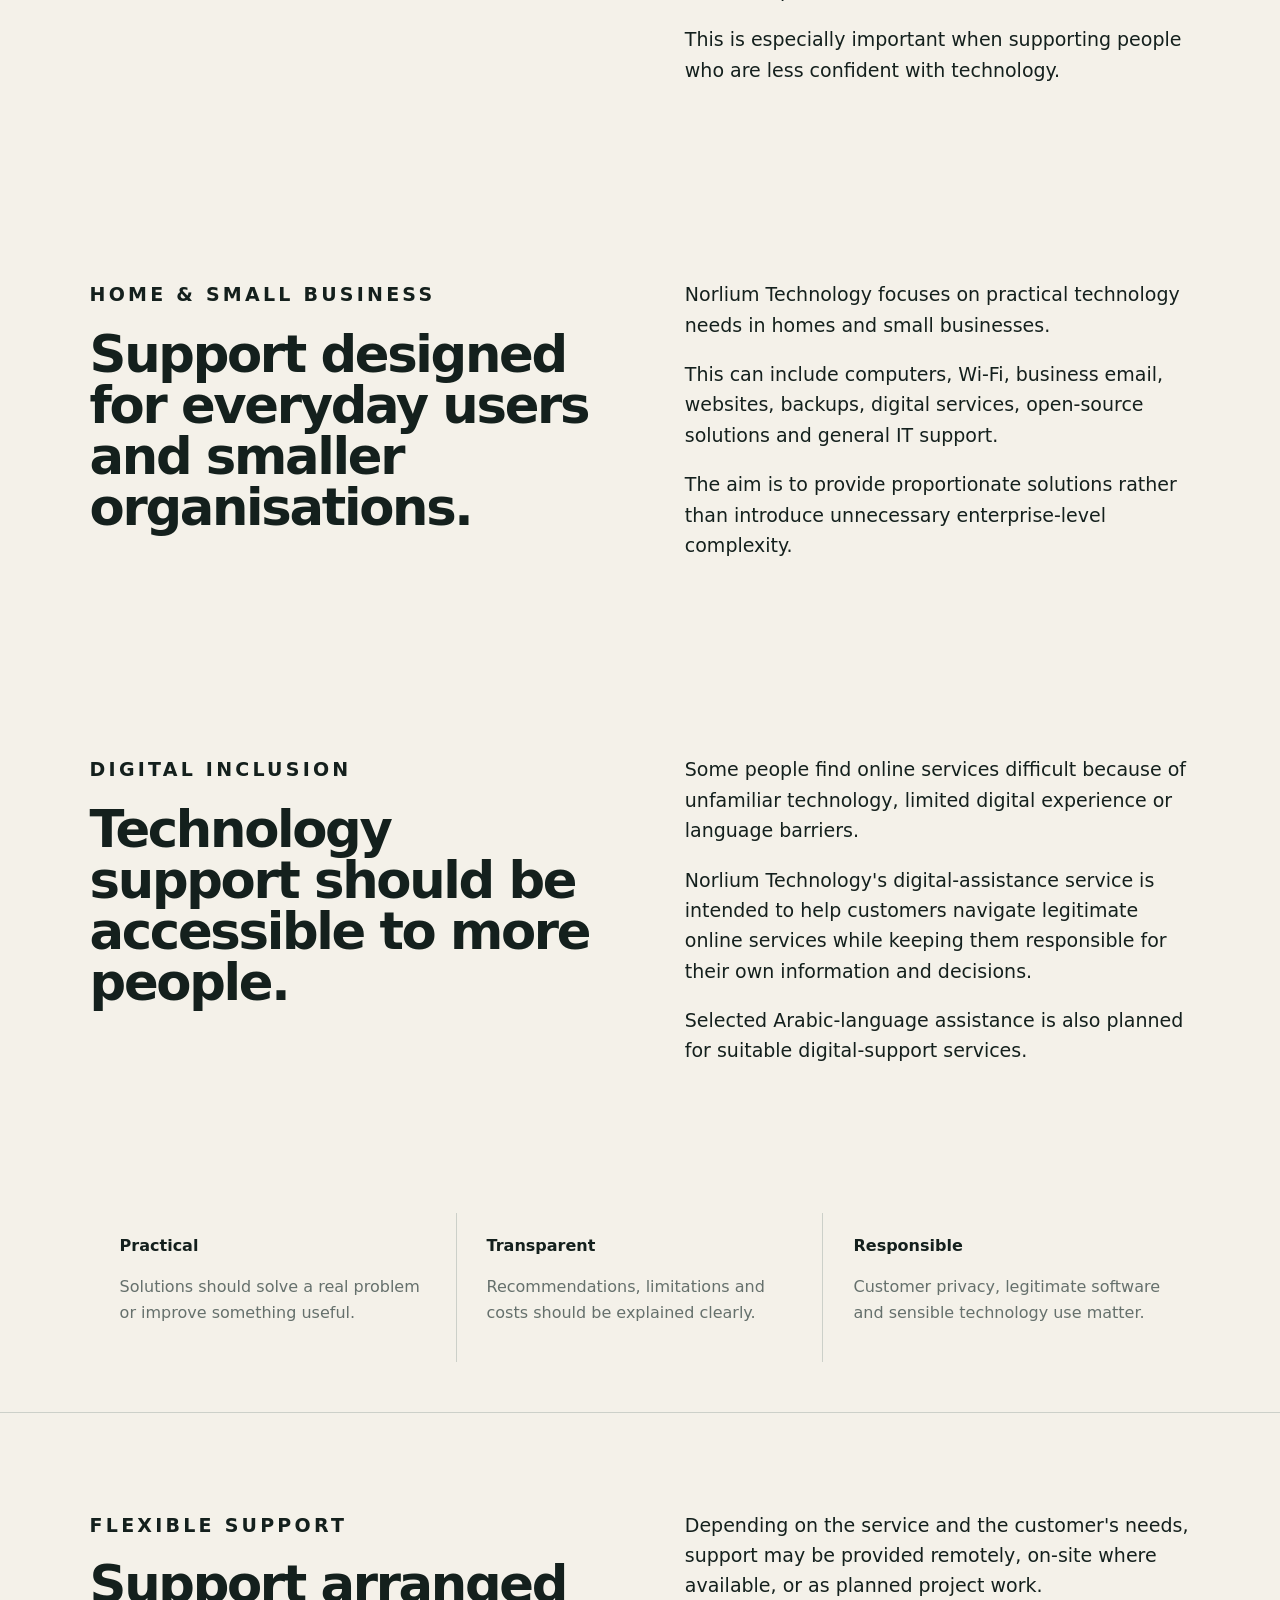
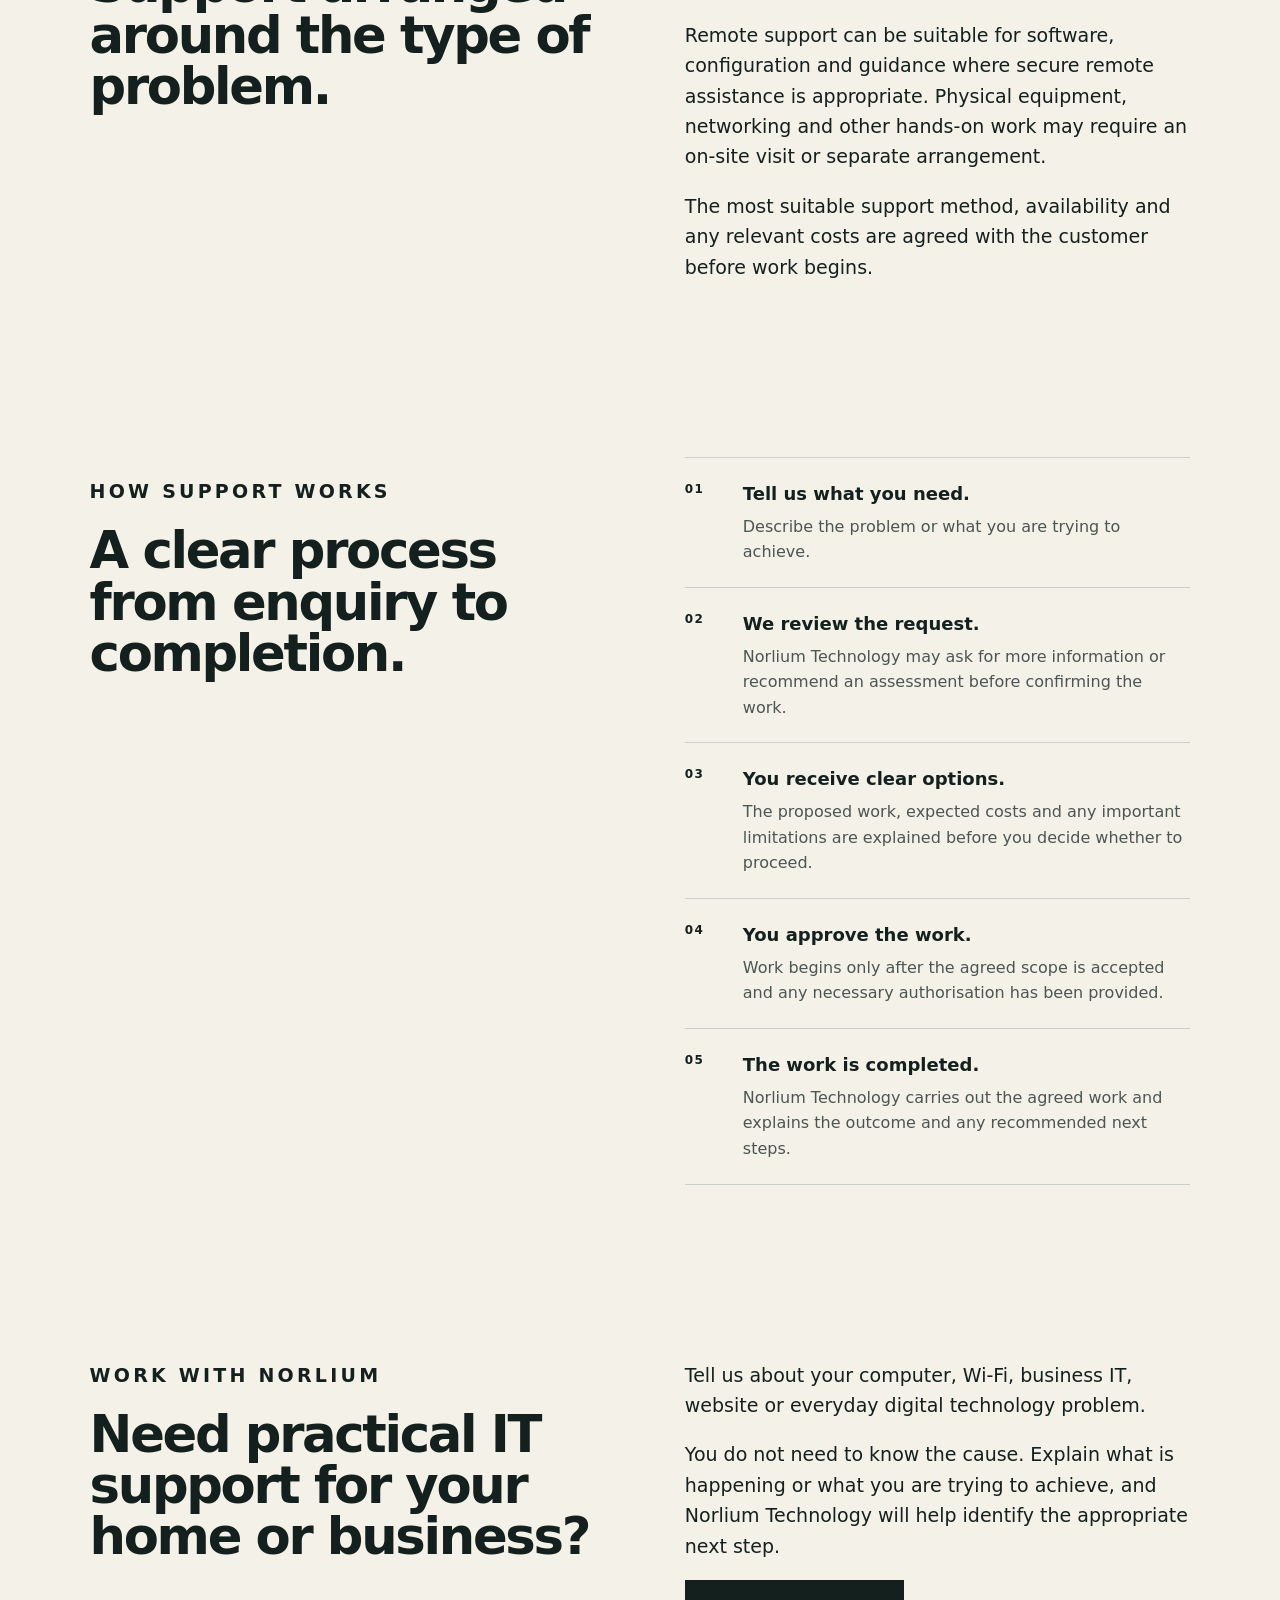
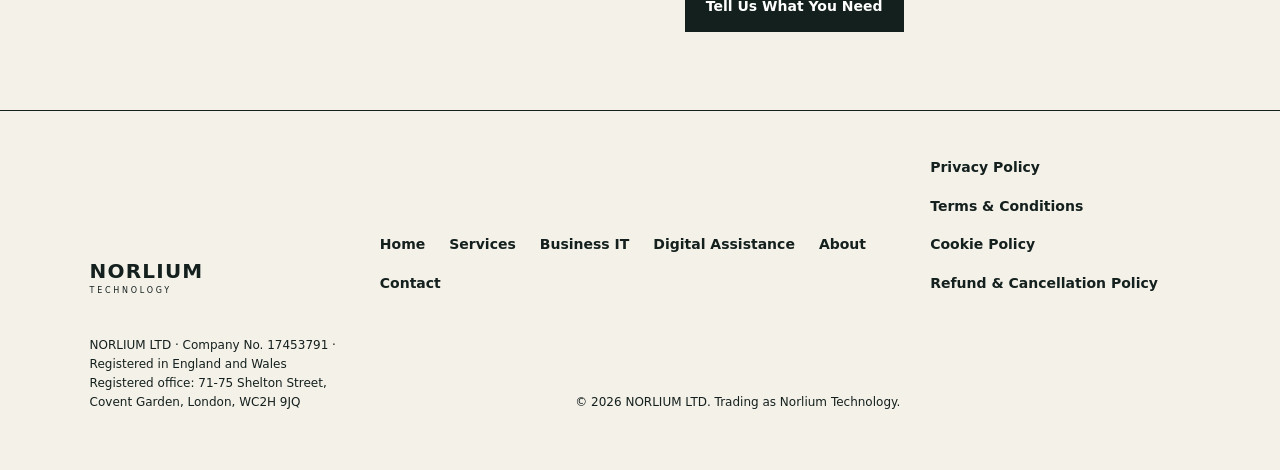
==== commit ded80b9d: "Improve enquiry form and older computer service wording" ====
--- a/about/index.html
+++ b/about/index.html
@@ -51,7 +51,7 @@
     <nav id="main-navigation" aria-label="Primary navigation">
       <a href="/services/">Services</a>
       <a href="/business-it/">Business IT</a>
-      <a href="/#linux">Reuse & Linux</a>
+      <a href="/#linux">Older Computer Reuse</a>
       <a href="/digital-assistance/">Digital Assistance</a>
       <a href="/about/">About</a>
       <a href="/#contact">Contact</a>
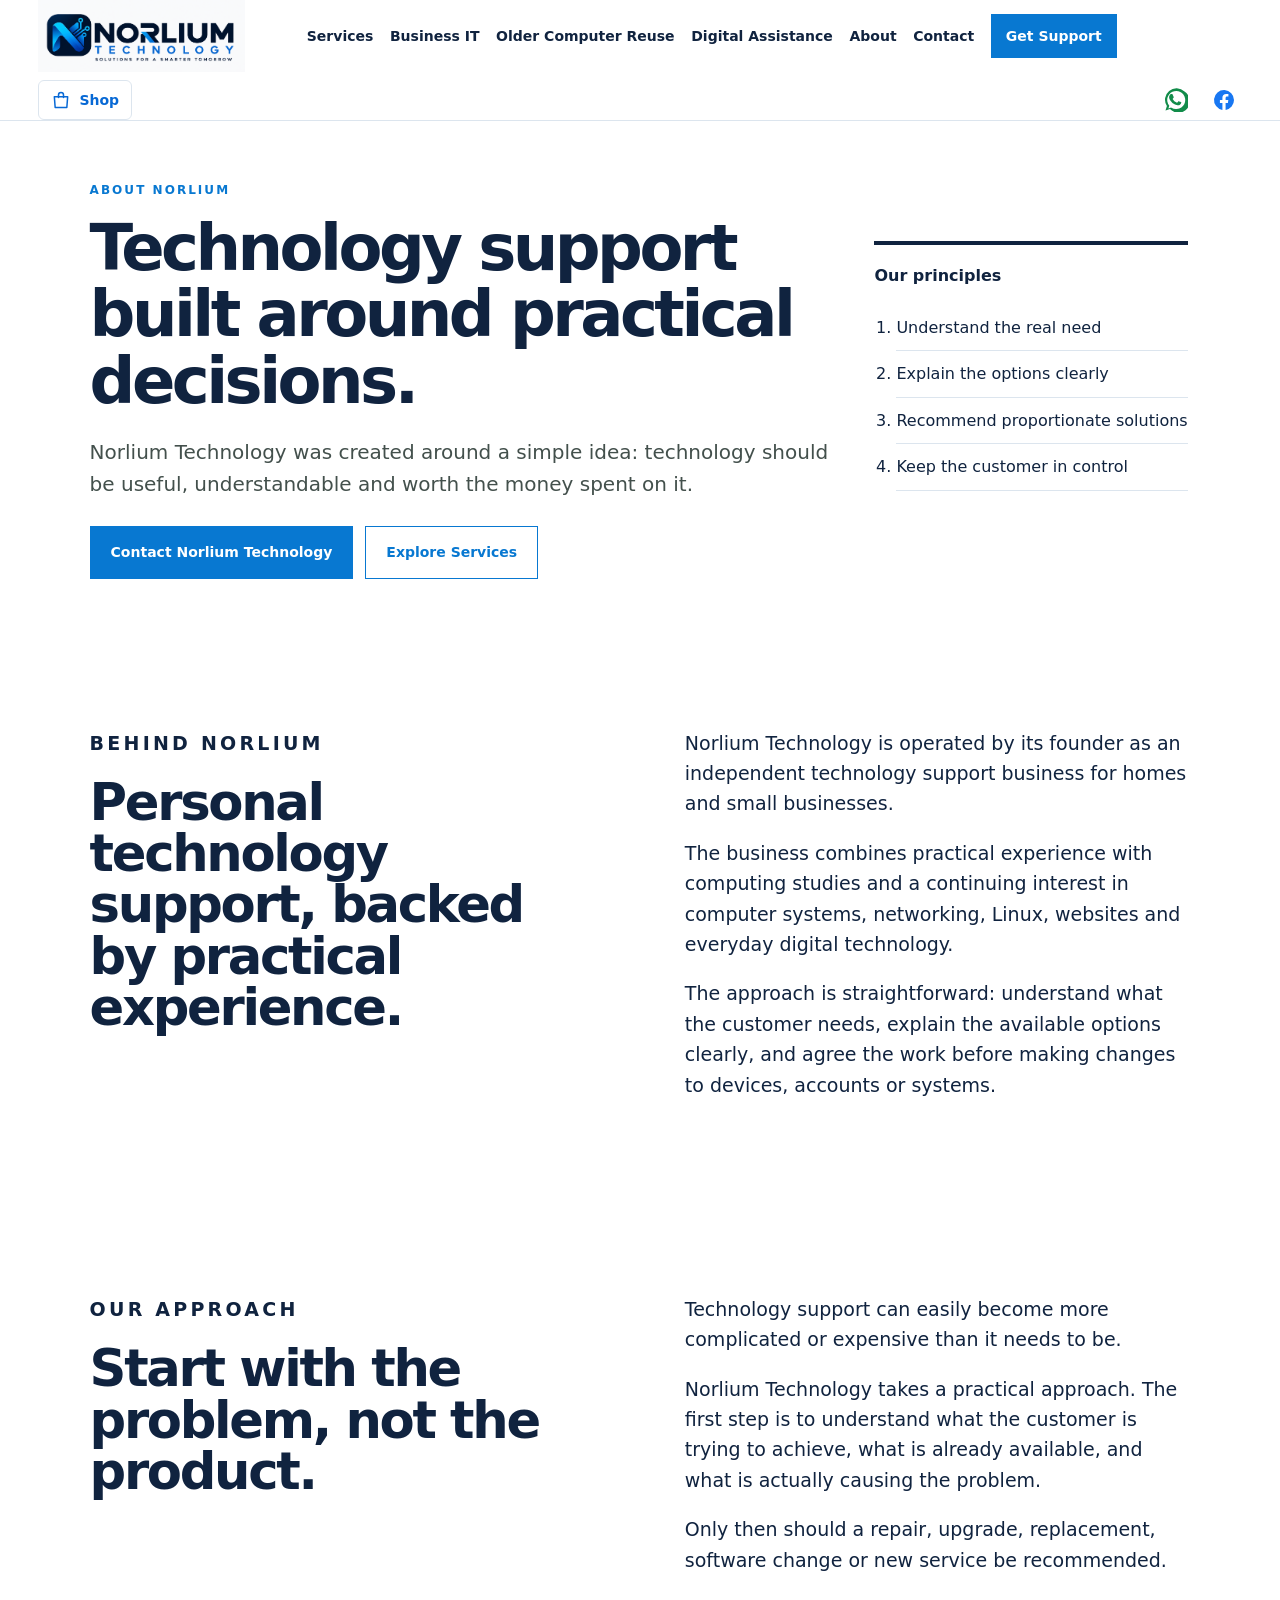
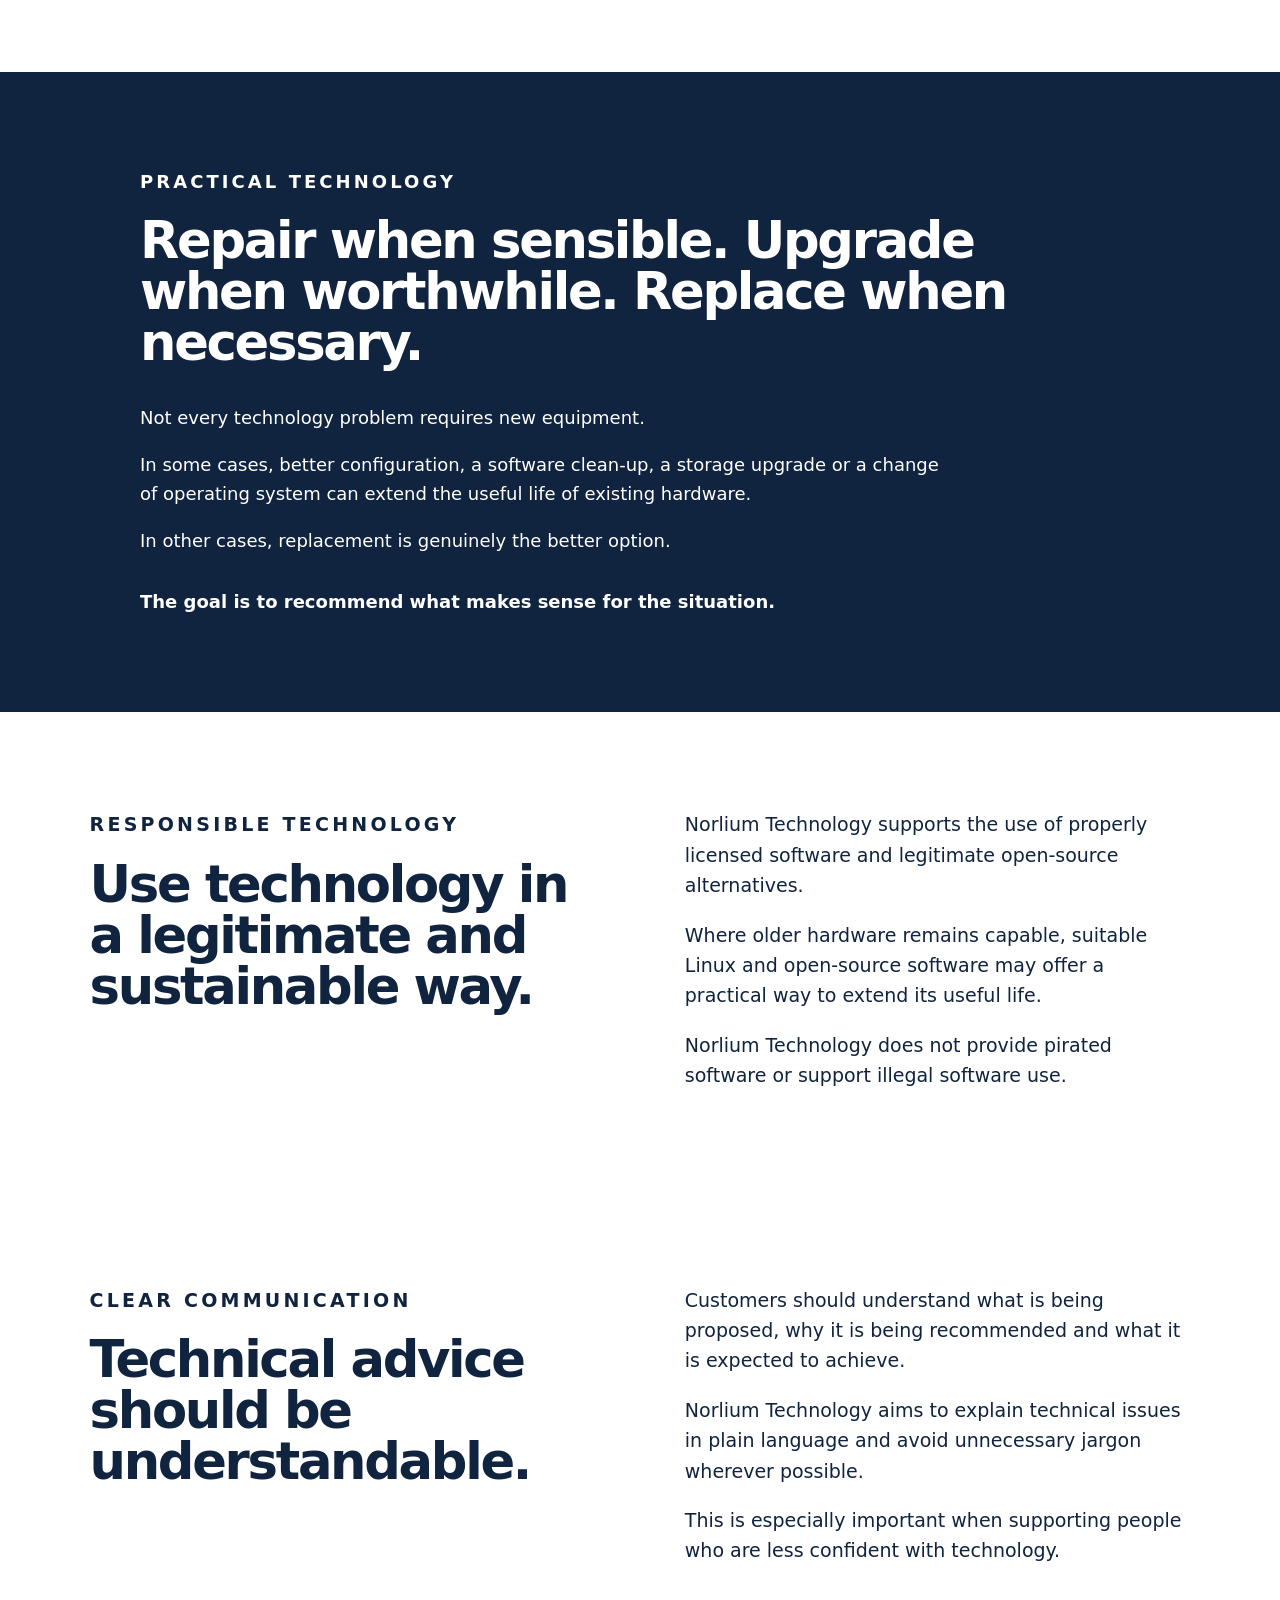
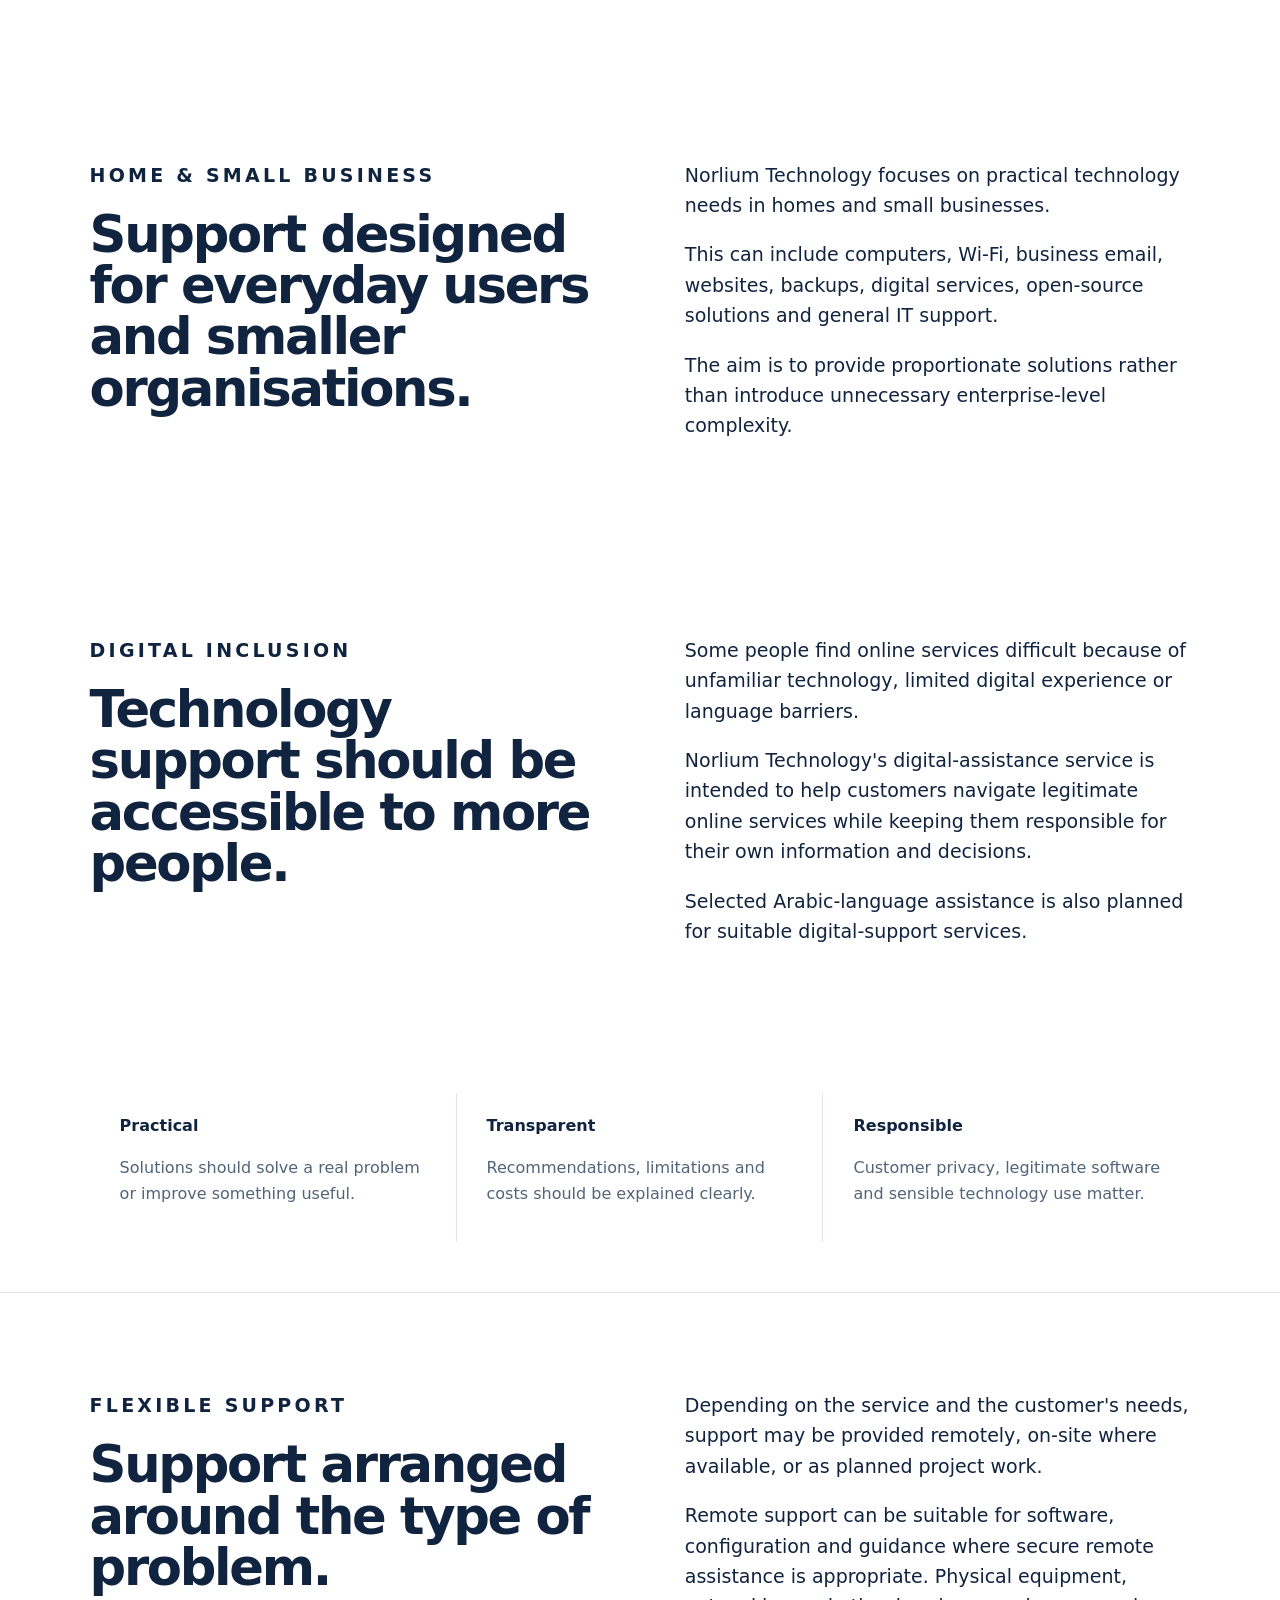
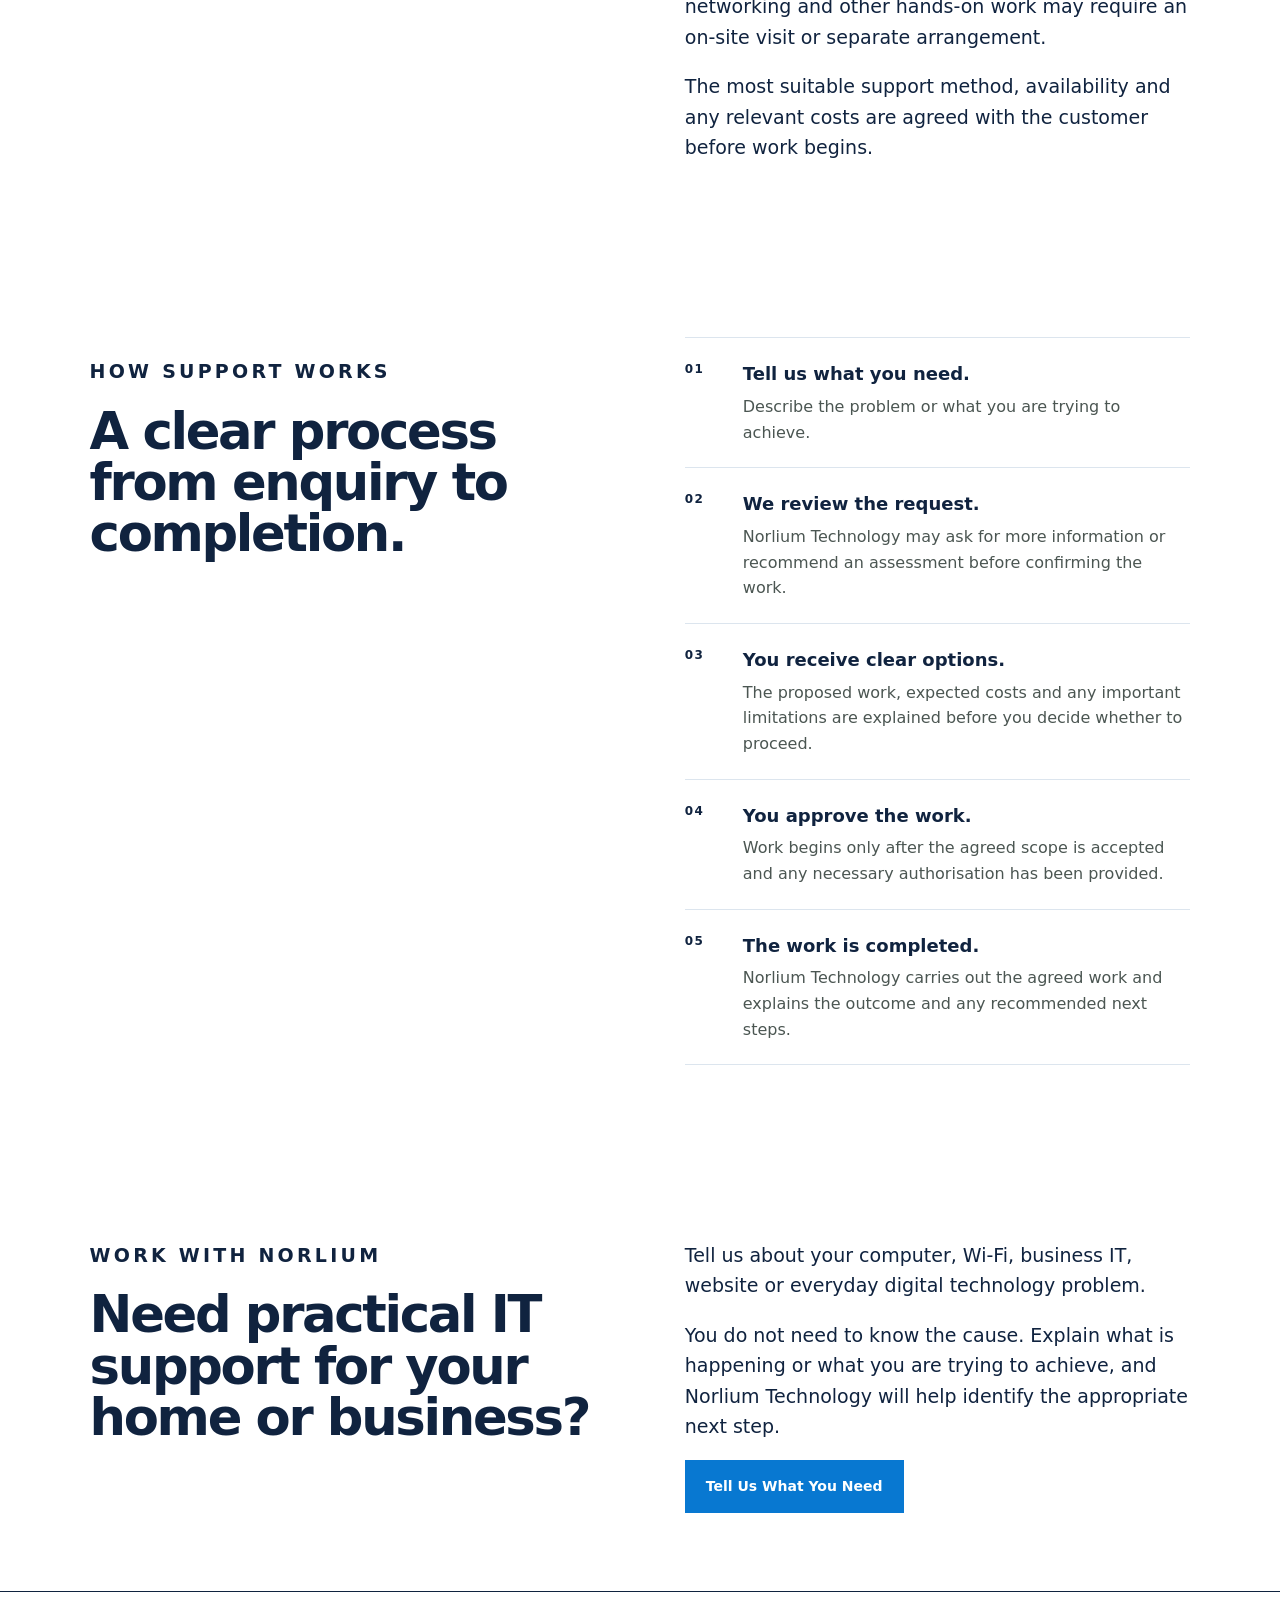
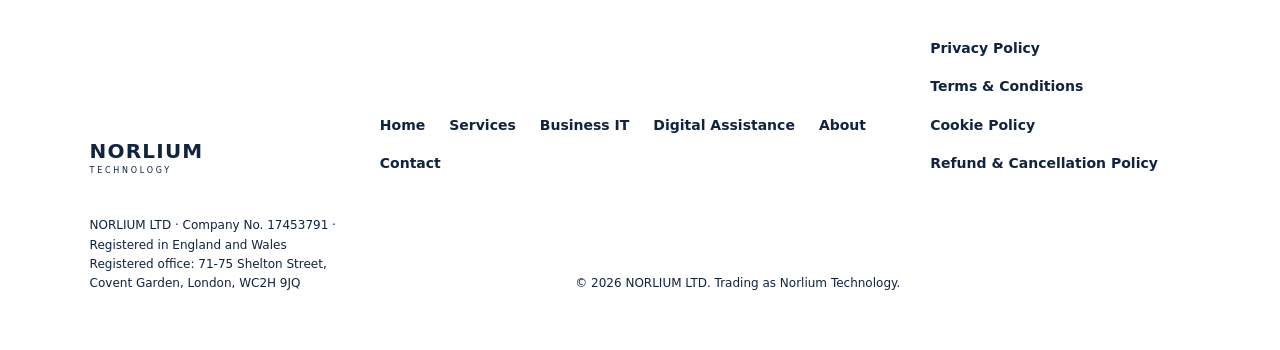
==== commit 09d24ffd: "Redesign homepage and unify Norlium website headers" ====
--- a/about/index.html
+++ b/about/index.html
@@ -33,9 +33,15 @@
   <a class="skip-link" href="#main-content">Skip to main content</a>
 
   <header class="site-header">
-    <a class="brand" href="/" aria-label="Norlium home">
-      <span>NORLIUM</span>
-      <small>TECHNOLOGY</small>
+
+    <a class="brand" href="/" aria-label="Norlium Technology home">
+      <img
+        src="/assets/images/Logo.png"
+        alt="Norlium Technology"
+        class="brand-logo"
+        width="240"
+        height="80"
+      >
     </a>
 
     <button
@@ -57,6 +63,48 @@
       <a href="/#contact">Contact</a>
       <a class="nav-cta" href="/#contact">Get Support</a>
     </nav>
+
+    <a class="header-shop"
+       href="https://shop.norlium.co.uk/"
+       aria-label="Visit Norlium Online Shop">
+      <svg viewBox="0 0 24 24" fill="none"
+           stroke="currentColor" stroke-width="1.8"
+           stroke-linecap="round" stroke-linejoin="round"
+           aria-hidden="true">
+        <path d="M4 8h16l-1 13H5L4 8z"/>
+        <path d="M9 9V6a3 3 0 0 1 6 0v3"/>
+      </svg>
+      <span>Shop</span>
+    </a>
+
+      <div class="header-social" aria-label="Norlium social media">
+        <a
+          class="social-link whatsapp-link"
+          href="https://api.whatsapp.com/send/?phone=447349499361&amp;text=Hello+Norlium%2C+I%E2%80%99d+like+some+help+with+one+of+your+technology+services.&amp;type=phone_number&amp;app_absent=0"
+          target="_blank"
+          rel="noopener noreferrer"
+          aria-label="Contact Norlium Technology on WhatsApp"
+          title="WhatsApp Business"
+        >
+          <svg viewBox="0 0 24 24" aria-hidden="true" focusable="false">
+            <path d="M20.5 3.5A11.5 11.5 0 0 0 2.9 18.1L1.5 22.5l4.5-1.4A11.5 11.5 0 1 0 20.5 3.5ZM12 21a9 9 0 0 1-4.6-1.3l-.3-.2-2.7.9.9-2.6-.2-.3A9 9 0 1 1 12 21Zm5-6.7c-.3-.2-1.8-.9-2.1-1s-.5-.2-.7.2-.8 1-1 1.1-.4.1-.7 0a7.5 7.5 0 0 1-3.7-3.3c-.3-.5.3-.5.9-1.7.1-.2 0-.4 0-.6l-1-2.3c-.3-.7-.6-.6-.8-.6h-.7c-.3 0-.6.1-.9.4s-1.2 1.2-1.2 2.8 1.2 3.2 1.4 3.4a10.4 10.4 0 0 0 4 3.6c2.4 1 3.3 1.1 4.5.9.7-.1 1.8-.8 2-1.6.3-.8.3-1.5.2-1.6s-.3-.2-.6-.4Z"/>
+          </svg>
+        </a>
+
+        <a
+          class="social-link facebook-link"
+          href="https://www.facebook.com/norliumtechnology/"
+          target="_blank"
+          rel="noopener noreferrer"
+          aria-label="Visit Norlium Technology on Facebook"
+          title="Facebook"
+        >
+          <svg viewBox="0 0 24 24" aria-hidden="true" focusable="false">
+            <path d="M22 12a10 10 0 1 0-11.6 9.9v-7H7.9V12h2.5V9.8c0-2.5 1.5-3.9 3.8-3.9 1.1 0 2.2.2 2.2.2v2.4h-1.2c-1.2 0-1.6.7-1.6 1.6V12h2.7l-.4 2.9h-2.3v7A10 10 0 0 0 22 12Z"/>
+          </svg>
+        </a>
+      </div>
+
   </header>
 
   <main id="main-content">
--- a/styles.css
+++ b/styles.css
@@ -1,9 +1,10 @@
+
 :root {
-  --ink: #14201d;
-  --paper: #f4f1e9;
-  --accent: #c9ff68;
-  --muted: #65706c;
-  --line: #ccd0c9;
+  --ink: #10233f;
+  --paper: #ffffff;
+  --accent: #0878d1;
+  --muted: #52647a;
+  --line: #dce5ee;
   --white: #ffffff;
   --content-width: 1440px;
 }
@@ -406,6 +407,32 @@
 form {
   display: grid;
   gap: 16px;
+}
+
+.security-notice {
+  margin: 1.5rem 0;
+  padding: 1.25rem 1.4rem;
+  border: 1px solid #cbd5e1;
+  border-left: 4px solid #2563eb;
+  border-radius: 8px;
+  background: #f8fafc;
+}
+
+.security-notice h3 {
+  margin-top: 0;
+  margin-bottom: 0.75rem;
+}
+
+.security-notice p {
+  margin: 0 0 0.75rem;
+}
+
+.security-notice p:last-child {
+  margin-bottom: 0;
+}
+
+.security-notice a {
+  overflow-wrap: anywhere;
 }
 
 label {
@@ -857,3 +884,576 @@
     animation-iteration-count: 1 !important;
   }
 }
+
+/* Norlium homepage layout refinements */
+
+.hero {
+  min-height: auto;
+  gap: clamp(24px, 4vw, 56px);
+}
+
+.hero h1 {
+  line-height: 1.04;
+  margin-top: 14px;
+  margin-bottom: 22px;
+}
+
+.hero .actions {
+  margin-top: 26px;
+}
+
+#support-options {
+  padding-top: 48px;
+}
+
+@media (min-width: 1051px) {
+  main section.hero {
+    padding-top: 48px;
+    padding-bottom: 52px;
+  }
+
+  .hero {
+    min-height: 440px;
+    grid-template-columns: minmax(0, 1.3fr) minmax(280px, 0.7fr);
+  }
+}
+
+@media (max-width: 800px) {
+  main section.hero {
+    padding-top: 36px;
+    padding-bottom: 36px;
+  }
+
+  .hero {
+    min-height: auto;
+    gap: 28px;
+  }
+
+  #support-options {
+    padding-top: 36px;
+  }
+}
+
+/* Norlium official header logo */
+
+.site-header .brand {
+  display: flex;
+  align-items: center;
+  justify-content: flex-start;
+  flex-shrink: 0;
+}
+
+.site-header .brand-logo {
+  display: block;
+  width: 190px;
+  height: auto;
+  max-height: 64px;
+  object-fit: contain;
+  object-position: left center;
+}
+
+@media (max-width: 800px) {
+  .site-header .brand-logo {
+    width: 155px;
+    max-height: 54px;
+  }
+}
+
+@media (max-width: 480px) {
+  .site-header .brand-logo {
+    width: 140px;
+    max-height: 50px;
+  }
+}
+
+/* Norlium header and homepage width correction */
+
+.site-header {
+  width: 100%;
+  min-width: 0;
+  gap: 16px;
+  padding-left: clamp(18px, 3vw, 44px);
+  padding-right: clamp(18px, 3vw, 44px);
+}
+
+.site-header .brand-logo {
+  width: 230px;
+  max-height: 72px;
+  height: auto;
+}
+
+#main-navigation {
+  min-width: 0;
+  gap: clamp(10px, 1.2vw, 20px);
+}
+
+#main-navigation a {
+  white-space: nowrap;
+}
+
+.hero {
+  min-width: 0;
+}
+
+.hero > div,
+.hero > aside {
+  min-width: 0;
+}
+
+@media (min-width: 1051px) {
+  .hero {
+    grid-template-columns:
+      minmax(0, 1.4fr)
+      minmax(0, 0.6fr);
+    gap: clamp(24px, 3vw, 48px);
+  }
+
+  .hero h1 {
+    font-size: clamp(48px, 5vw, 76px);
+  }
+}
+
+@media (max-width: 1200px) {
+  .site-header .brand-logo {
+    width: 180px;
+  }
+
+  #main-navigation {
+    gap: 10px;
+  }
+}
+
+/* Bring desktop navigation closer to the Norlium logo */
+
+@media (min-width: 801px) {
+  .site-header {
+    justify-content: flex-start;
+    gap: clamp(24px, 3vw, 48px);
+  }
+
+  #main-navigation {
+    margin-left: 0;
+    gap: clamp(12px, 1.3vw, 20px);
+  }
+}
+
+/* Norlium social links in header */
+
+.header-social {
+  display: flex;
+  align-items: center;
+  gap: 12px;
+  flex-shrink: 0;
+}
+
+.social-link {
+  display: inline-flex;
+  align-items: center;
+  justify-content: center;
+  width: 36px;
+  height: 36px;
+  border-radius: 50%;
+  text-decoration: none;
+  transition: background-color 0.2s ease;
+}
+
+.social-link svg {
+  display: block;
+  width: 24px;
+  height: 24px;
+  fill: currentColor;
+}
+
+.whatsapp-link {
+  color: #128c4a;
+}
+
+.facebook-link {
+  color: #1877f2;
+}
+
+.social-link:hover {
+  background: rgba(15, 49, 91, 0.08);
+}
+
+@media (min-width: 801px) {
+  .site-header {
+    flex-wrap: wrap;
+    row-gap: 8px;
+  }
+
+  .header-social {
+    margin-left: auto;
+  }
+}
+
+@media (max-width: 800px) {
+  .header-social {
+    margin-left: auto;
+    gap: 6px;
+  }
+
+  .social-link {
+    width: 32px;
+    height: 32px;
+  }
+
+  .social-link svg {
+    width: 21px;
+    height: 21px;
+  }
+}
+
+/* Norlium navy and blue brand refinements */
+
+.site-header {
+  background: rgba(255, 255, 255, 0.97);
+  border-bottom: 1px solid var(--line);
+}
+
+#main-navigation a:hover {
+  color: var(--accent);
+}
+
+#main-navigation .nav-cta {
+  background: var(--accent);
+  border-color: var(--accent);
+  color: #ffffff;
+}
+
+#main-navigation .nav-cta:hover {
+  background: #075da5;
+  color: #ffffff;
+}
+
+.hero .eyebrow,
+#support-options .eyebrow {
+  color: var(--accent);
+}
+
+.primary {
+  background: var(--accent);
+  border-color: var(--accent);
+  color: #ffffff;
+}
+
+.primary:hover {
+  background: #075da5;
+  opacity: 1;
+}
+
+.secondary {
+  border-color: var(--accent);
+  color: var(--accent);
+}
+
+.secondary:hover {
+  background: var(--accent);
+  color: #ffffff;
+}
+
+/* Approved Norlium homepage hero */
+
+main section.norlium-hero {
+  width: 100%;
+  max-width: none;
+  min-height: 510px;
+  padding: 72px max(7vw, 28px);
+  display: flex;
+  align-items: center;
+  background-image:
+    linear-gradient(
+      90deg,
+      rgba(240, 247, 255, 0.98) 0%,
+      rgba(240, 247, 255, 0.95) 31%,
+      rgba(240, 247, 255, 0.68) 48%,
+      rgba(240, 247, 255, 0.04) 72%
+    ),
+    url("/assets/images/homepage-workspace.png");
+  background-size: cover;
+  background-position: center;
+  background-repeat: no-repeat;
+}
+
+.norlium-hero .hero-content {
+  width: 100%;
+  max-width: var(--content-width);
+  margin: 0 auto;
+}
+
+.norlium-hero .eyebrow {
+  color: #0867c5;
+  font-size: 16px;
+  letter-spacing: 0.09em;
+}
+
+.norlium-hero h1 {
+  max-width: 790px;
+  font-size: clamp(42px, 5vw, 72px);
+  line-height: 1.05;
+  letter-spacing: -0.04em;
+  color: #081f4a;
+  margin: 20px 0 22px;
+}
+
+.norlium-hero .lead {
+  max-width: 650px;
+  font-size: clamp(18px, 1.7vw, 25px);
+  line-height: 1.5;
+  color: #40506a;
+}
+
+.norlium-hero .primary {
+  background: #0869d5;
+  border-color: #0869d5;
+  border-radius: 8px;
+  color: #ffffff;
+  font-size: 17px;
+  padding: 15px 28px;
+}
+
+@media (max-width: 800px) {
+  main section.norlium-hero {
+    min-height: 480px;
+    padding: 50px 24px;
+    background-image:
+      linear-gradient(
+        rgba(240, 247, 255, 0.94),
+        rgba(240, 247, 255, 0.82)
+      ),
+      url("/assets/images/homepage-workspace.png");
+    background-position: center;
+  }
+
+  .norlium-hero h1 {
+    font-size: clamp(36px, 8vw, 54px);
+  }
+}
+
+/* Norlium homepage service columns */
+
+#support-options {
+  background: #ffffff;
+  padding-top: 52px;
+  padding-bottom: 70px;
+}
+
+#support-options .grid {
+  display: grid;
+  grid-template-columns: repeat(3, minmax(0, 1fr));
+  gap: 0;
+}
+
+#support-options .grid article {
+  display: flex;
+  flex-direction: column;
+  align-items: center;
+  text-align: center;
+  padding: 36px 32px;
+  min-height: 310px;
+  border: 0;
+  border-right: 1px solid #e8edf4;
+  background: #ffffff;
+}
+
+#support-options .grid article:last-child {
+  border-right: 0;
+}
+
+#support-options .service-icon {
+  width: 112px;
+  height: 112px;
+  display: flex;
+  align-items: center;
+  justify-content: center;
+  background: #edf5ff;
+  border-radius: 50%;
+  color: #092654;
+  margin-bottom: 20px;
+}
+
+#support-options .service-icon svg {
+  width: 52px;
+  height: 52px;
+}
+
+#support-options .grid article h3 {
+  margin: 0 0 12px;
+  font-size: clamp(22px, 2vw, 28px);
+  color: #092654;
+}
+
+#support-options .grid article p {
+  margin: 0 0 20px;
+  font-size: 17px;
+  line-height: 1.55;
+  color: #46536a;
+}
+
+#support-options .grid article .secondary {
+  margin-top: auto;
+  align-self: center;
+  border: 0;
+  padding: 8px 12px;
+  color: #0869d5;
+  background: transparent;
+}
+
+#support-options .grid article .secondary:hover {
+  color: #064d9d;
+  text-decoration: underline;
+}
+
+@media (max-width: 800px) {
+  #support-options .grid {
+    grid-template-columns: 1fr;
+  }
+
+  #support-options .grid article {
+    min-height: auto;
+    border-right: 0;
+    border-bottom: 1px solid #e8edf4;
+    padding: 32px 20px;
+  }
+
+  #support-options .grid article:last-child {
+    border-bottom: 0;
+  }
+}
+
+/* Norlium homepage — service section refinement */
+
+#support-options {
+  padding-top: 24px;
+  padding-bottom: 48px;
+}
+
+#support-options > .eyebrow {
+  margin-top: 0;
+  margin-bottom: 8px;
+  color: #0869d5;
+}
+
+#support-options > h2 {
+  font-size: clamp(25px, 2.7vw, 36px);
+  line-height: 1.2;
+  letter-spacing: -0.025em;
+  margin-top: 0;
+  margin-bottom: 26px;
+}
+
+/* Hide the introductory paragraph */
+#support-options > .section-intro {
+  display: none;
+}
+
+/* Remove the line and box borders around service cards */
+#support-options .grid {
+  border: none;
+  margin-top: 0;
+}
+
+#support-options .grid article {
+  border-top: none;
+  border-bottom: none;
+  box-shadow: none;
+}
+
+/* Retain subtle separators between the three columns */
+#support-options .grid article:not(:last-child) {
+  border-right: 1px solid #e8edf4;
+}
+
+@media (max-width: 800px) {
+  #support-options {
+    padding-top: 20px;
+    padding-bottom: 36px;
+  }
+
+  #support-options > h2 {
+    font-size: clamp(24px, 5vw, 30px);
+    margin-bottom: 18px;
+  }
+
+  #support-options .grid article:not(:last-child) {
+    border-right: none;
+    border-bottom: 1px solid #e8edf4;
+  }
+}
+
+/* Norlium Online Shop links */
+
+.header-shop {
+  display: inline-flex;
+  align-items: center;
+  justify-content: center;
+  gap: 8px;
+  flex-shrink: 0;
+  padding: 8px 12px;
+  color: #0869d5;
+  font-size: 14px;
+  font-weight: 700;
+  text-decoration: none;
+  border: 1px solid #dce5ee;
+  border-radius: 6px;
+}
+
+.header-shop svg {
+  width: 20px;
+  height: 20px;
+}
+
+.header-shop:hover {
+  background: #edf5ff;
+}
+
+.support-heading-row {
+  display: flex;
+  align-items: center;
+  justify-content: space-between;
+  gap: 24px;
+  max-width: var(--content-width);
+  margin-bottom: 26px;
+}
+
+#support-options .support-heading-row h2 {
+  font-size: clamp(25px, 2.7vw, 36px);
+  line-height: 1.2;
+  margin: 0;
+}
+
+.support-shop-link {
+  flex-shrink: 0;
+  color: #0869d5;
+  font-size: 16px;
+  font-weight: 700;
+  text-decoration: none;
+}
+
+.support-shop-link:hover {
+  text-decoration: underline;
+  text-underline-offset: 4px;
+}
+
+@media (max-width: 1050px) {
+  .header-shop {
+    padding: 8px;
+  }
+}
+
+@media (max-width: 800px) {
+  .header-shop {
+    margin-left: auto;
+  }
+
+  .support-heading-row {
+    align-items: flex-start;
+    flex-direction: column;
+    gap: 12px;
+    margin-bottom: 24px;
+  }
+
+  .support-shop-link {
+    font-size: 15px;
+  }
+}
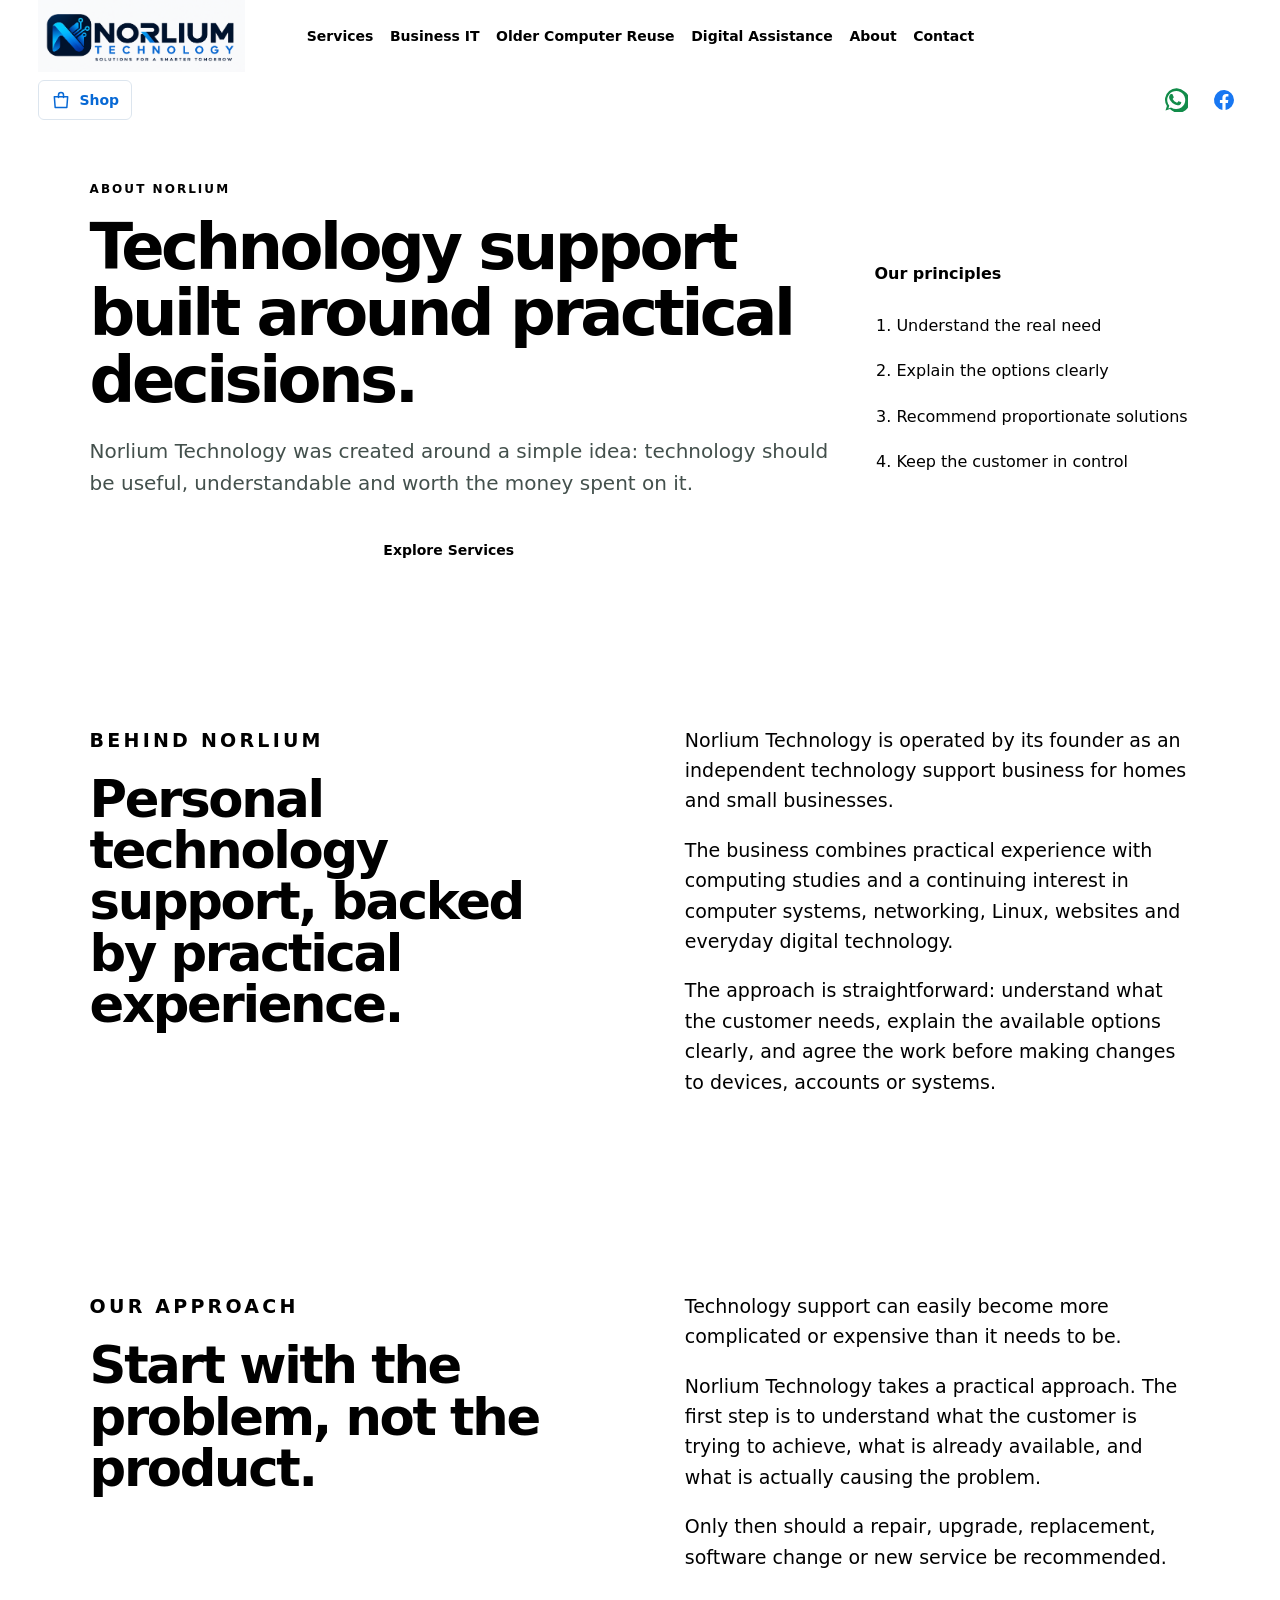
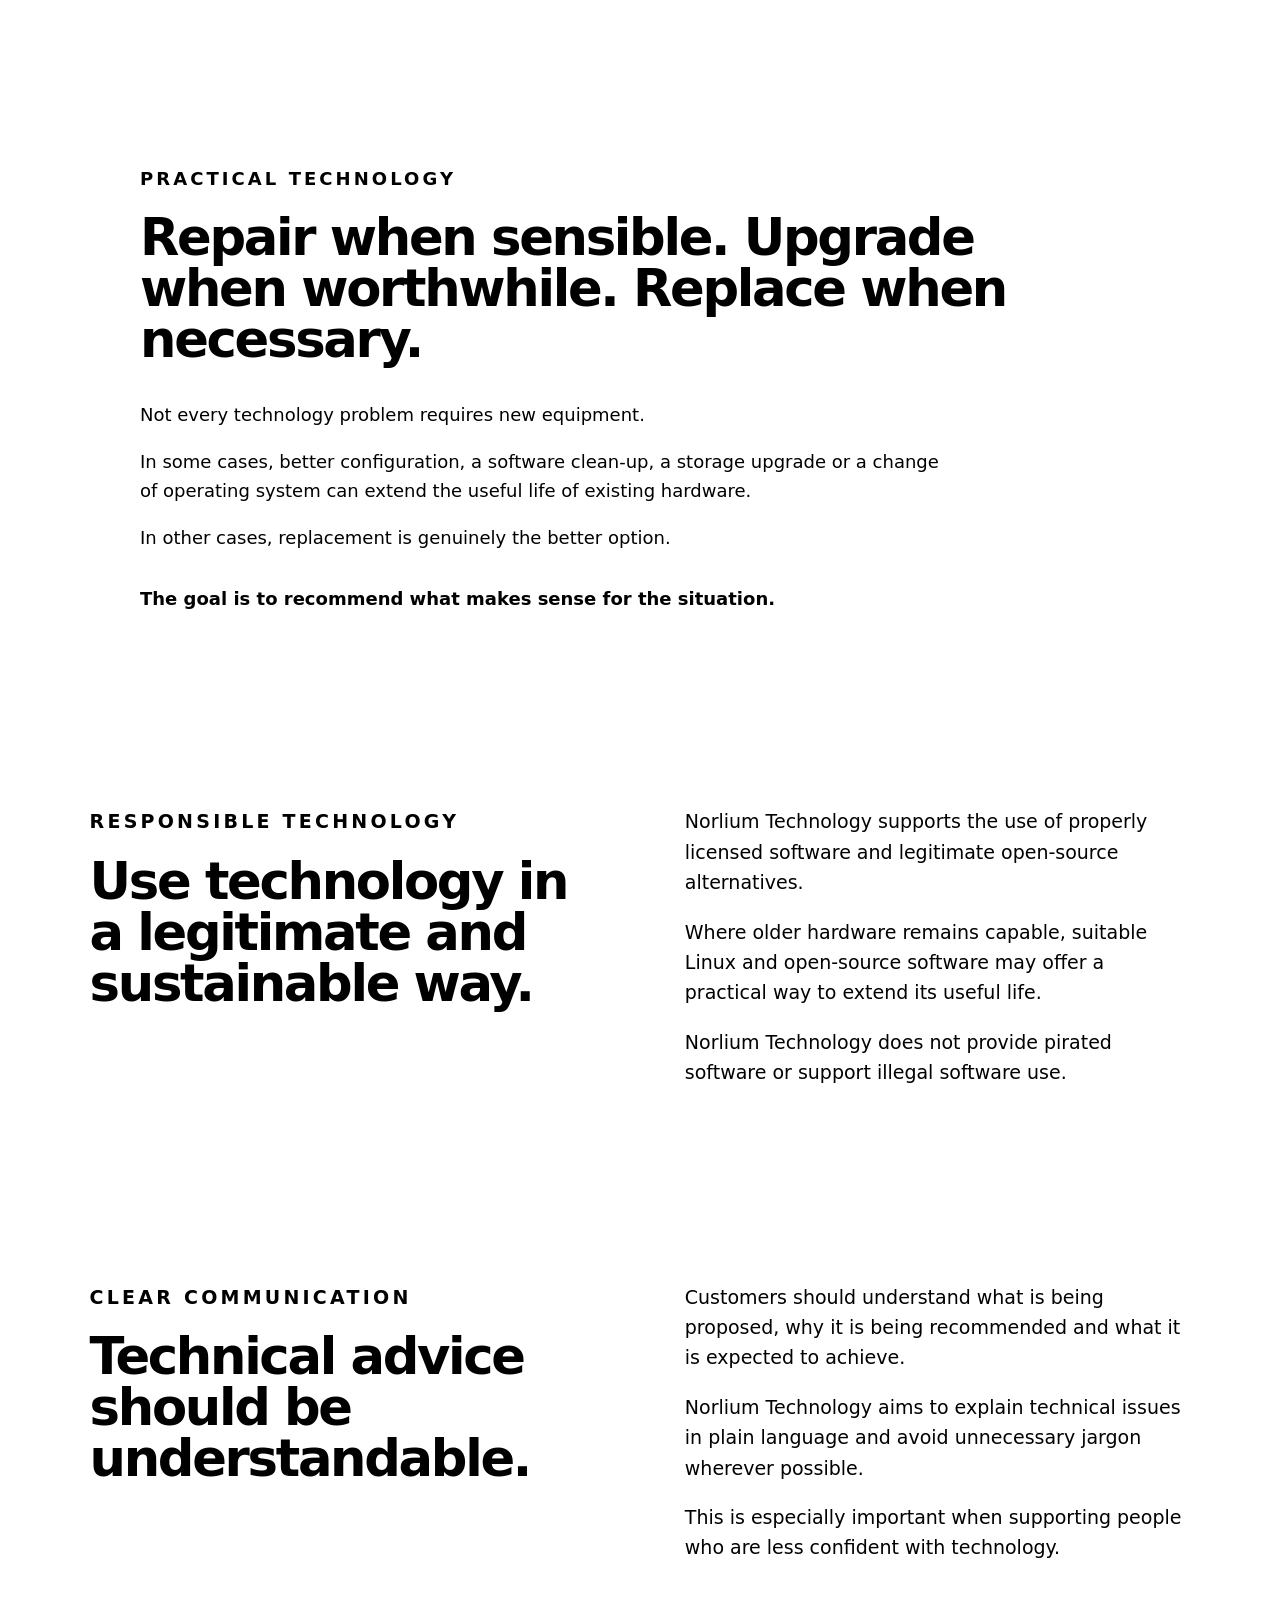
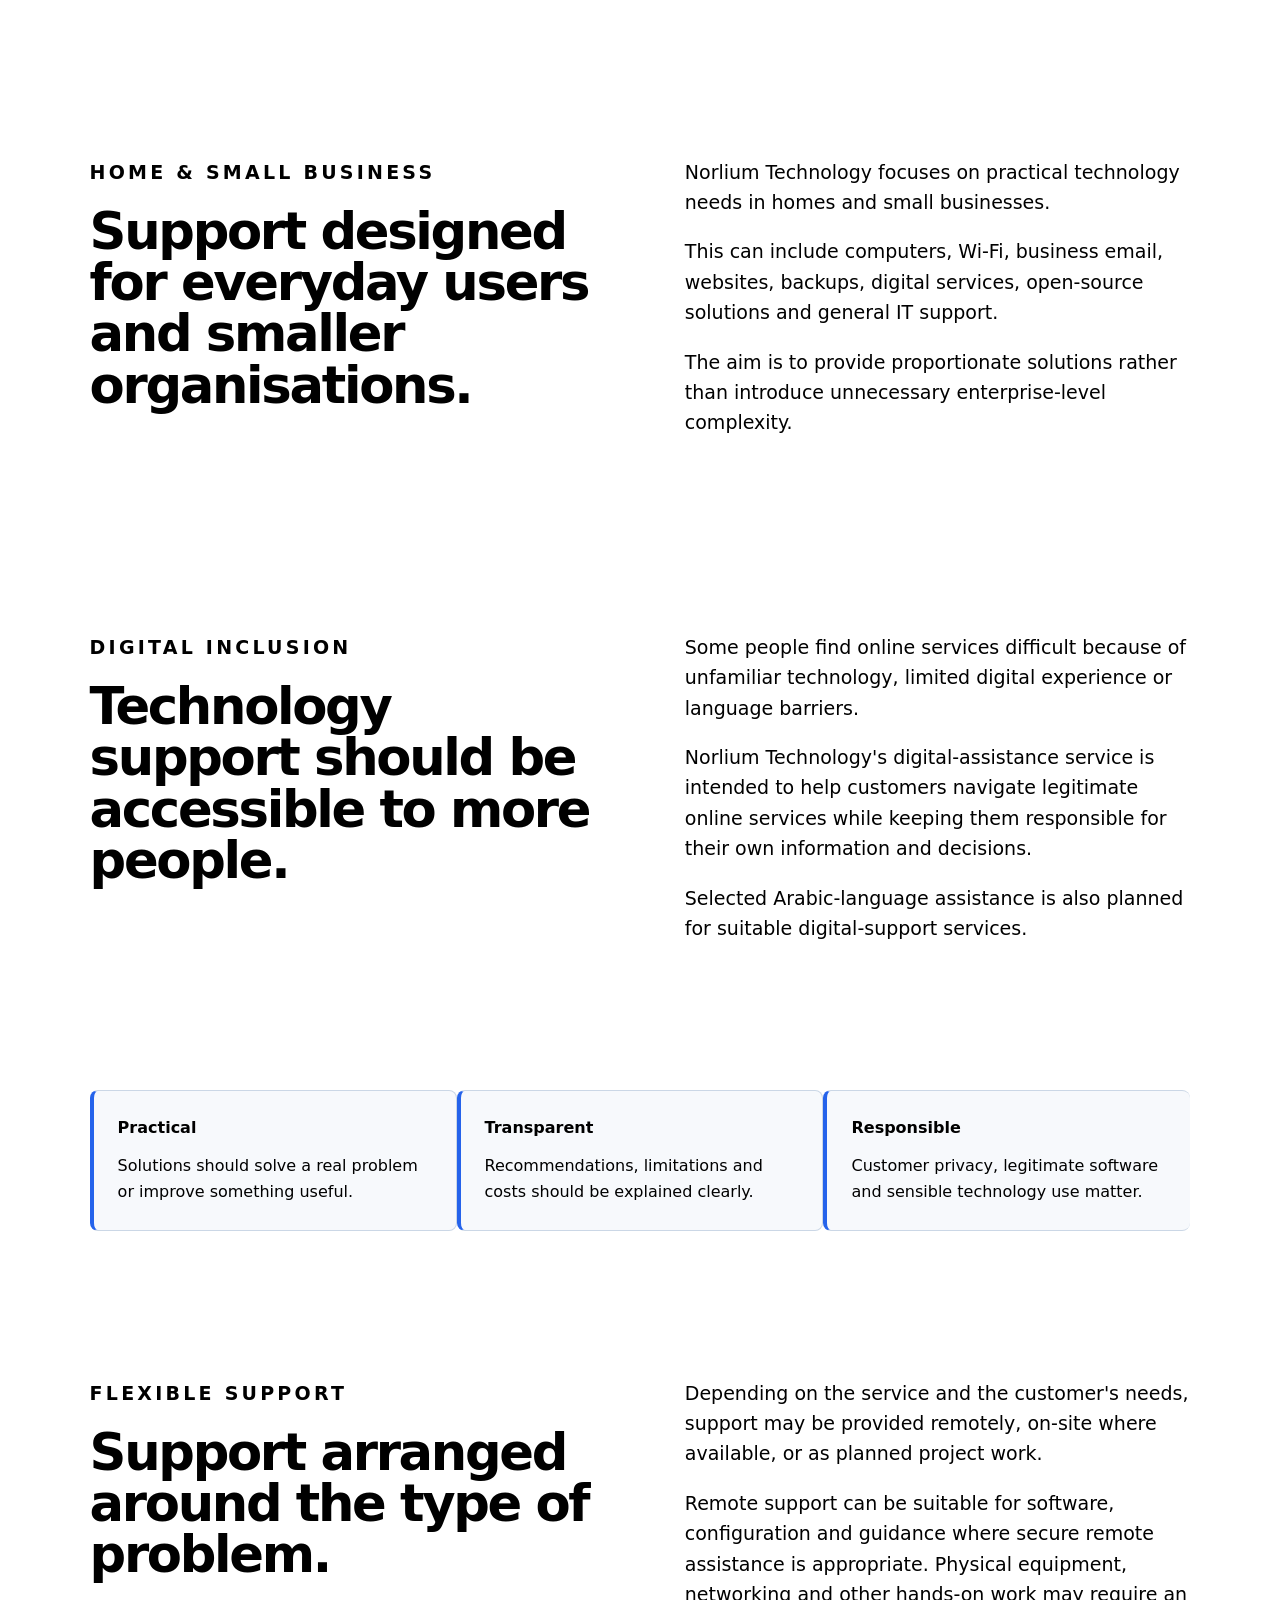
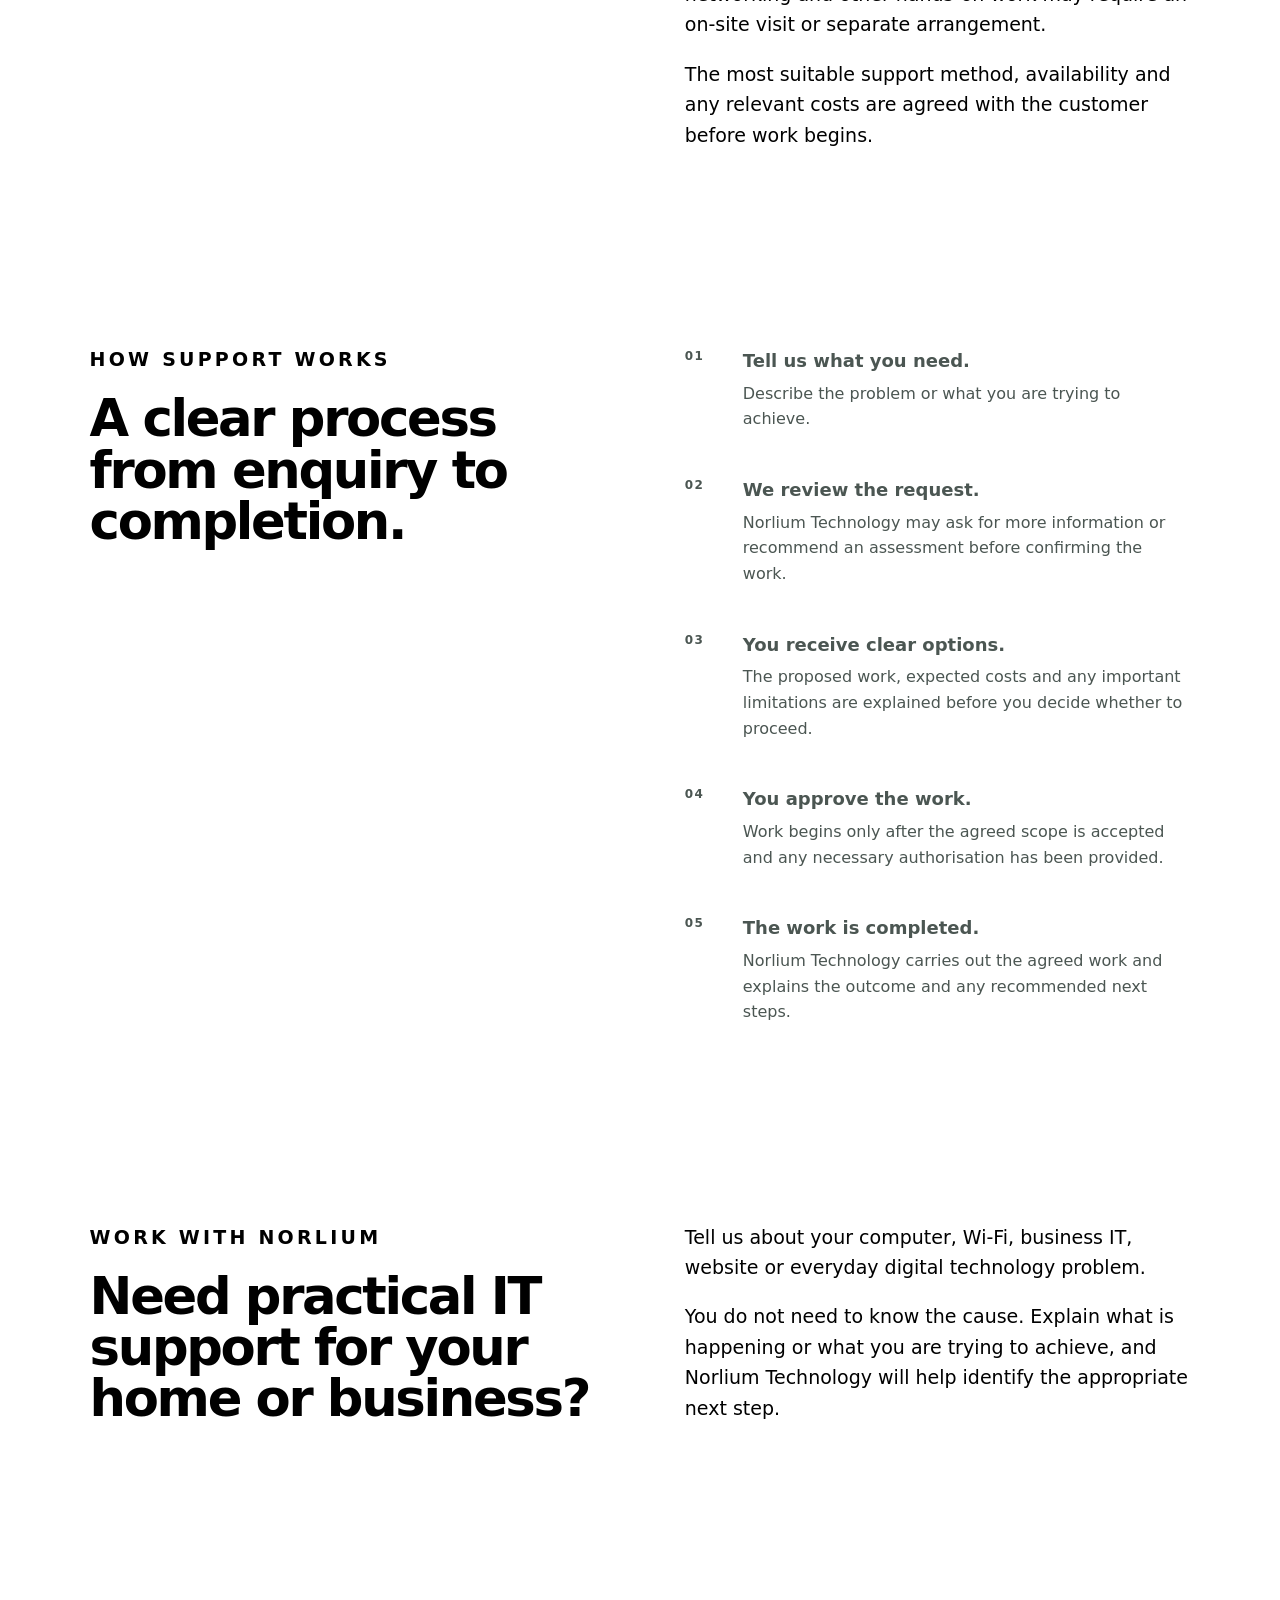
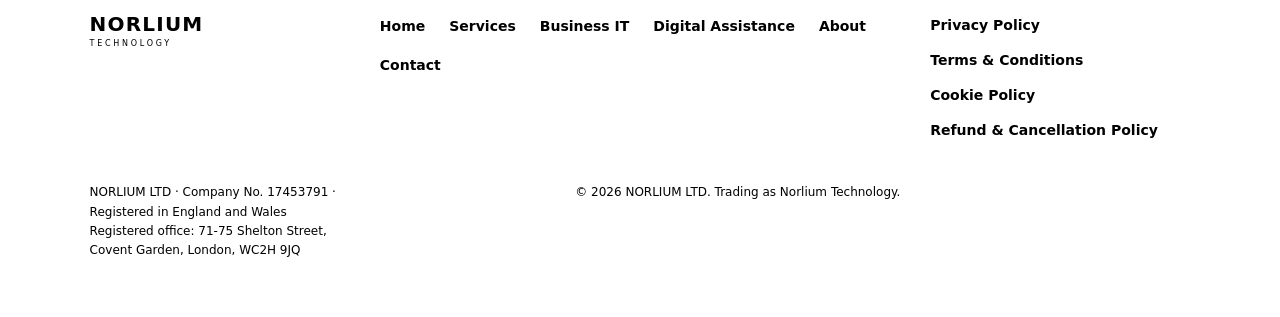
==== commit bd2d469e: "Phase 2: Improve website layout and add IT advice section" ====
--- a/about/index.html
+++ b/about/index.html
@@ -62,6 +62,24 @@
       <a href="/about/">About</a>
       <a href="/#contact">Contact</a>
       <a class="nav-cta" href="/#contact">Get Support</a>
+          <!-- Mobile-only social media links -->
+      <div class="mobile-social-links">
+        <a
+          href="https://api.whatsapp.com/send/?phone=447349499361&amp;text=Hello+Norlium%2C+I%E2%80%99d+like+some+help+with+one+of+your+technology+services.&amp;type=phone_number&amp;app_absent=0"
+          target="_blank"
+          rel="noopener noreferrer"
+        >
+          WhatsApp Business &rarr;
+        </a>
+
+        <a
+          href="https://www.facebook.com/norliumtechnology/"
+          target="_blank"
+          rel="noopener noreferrer"
+        >
+          Facebook &rarr;
+        </a>
+      </div>
     </nav>
 
     <a class="header-shop"
--- a/styles.css
+++ b/styles.css
@@ -1,4 +1,4 @@
-
+.
 :root {
   --ink: #10233f;
   --paper: #ffffff;
@@ -1457,3 +1457,753 @@
     font-size: 15px;
   }
 }
+/* Phase 2: Problem-based support categories */
+
+#help-topics {
+  padding: 48px 24px 64px;
+  background: #f7faff;
+}
+
+#help-topics .eyebrow,
+#help-topics h2,
+#help-topics .help-topics-intro {
+  max-width: var(--content-width);
+  margin-left: auto;
+  margin-right: auto;
+}
+
+#help-topics h2 {
+  margin-top: 10px;
+  margin-bottom: 12px;
+  color: #10233f;
+  font-size: clamp(26px, 3vw, 38px);
+  line-height: 1.2;
+}
+
+.help-topics-intro {
+  margin-top: 0;
+  margin-bottom: 28px;
+  color: #52647a;
+  line-height: 1.6;
+}
+
+.help-topics-grid {
+  display: grid;
+  grid-template-columns: repeat(3, minmax(0, 1fr));
+  gap: 20px;
+  max-width: var(--content-width);
+  margin: 0 auto;
+}
+
+.help-topic {
+  display: flex;
+  flex-direction: column;
+  align-items: flex-start;
+  gap: 12px;
+  padding: 24px;
+  background: #ffffff;
+  border: 1px solid #dce5ee;
+  border-radius: 12px;
+  color: #10233f;
+  text-decoration: none;
+  transition: border-color 0.2s ease,
+              box-shadow 0.2s ease,
+              transform 0.2s ease;
+}
+
+.help-topic:hover {
+  border-color: #0878d1;
+  box-shadow: 0 8px 24px rgba(16, 35, 63, 0.09);
+  transform: translateY(-3px);
+}
+
+.help-topic:focus-visible {
+  outline: 3px solid #0878d1;
+  outline-offset: 3px;
+}
+
+.help-topic-icon {
+  display: flex;
+  align-items: center;
+  justify-content: center;
+  width: 56px;
+  height: 56px;
+  border-radius: 50%;
+  background: #eaf4ff;
+  font-size: 27px;
+}
+
+.help-topic h3 {
+  margin: 0;
+  font-size: 19px;
+  line-height: 1.3;
+}
+
+.help-topic p {
+  margin: 0;
+  color: #52647a;
+  font-size: 15px;
+  line-height: 1.6;
+}
+
+.help-topic-action {
+  margin-top: auto;
+  padding-top: 8px;
+  color: #0878d1;
+  font-size: 14px;
+  font-weight: 700;
+}
+
+/* Tablet */
+@media (max-width: 900px) {
+  .help-topics-grid {
+    grid-template-columns: repeat(2, minmax(0, 1fr));
+  }
+}
+
+/* Mobile */
+@media (max-width: 600px) {
+  #help-topics {
+    padding: 36px 18px 48px;
+  }
+
+  .help-topics-grid {
+    grid-template-columns: 1fr;
+    gap: 14px;
+  }
+
+  .help-topic {
+    padding: 20px;
+  }
+}
+
+/* Reduced motion */
+@media (prefers-reduced-motion: reduce) {
+  .help-topic {
+    transition: none;
+  }
+
+  .help-topic:hover {
+    transform: none;
+  }
+}
+/* Phase 2: Mobile header layout correction */
+
+@media (max-width: 600px) {
+
+  .site-header {
+    display: flex;
+    flex-wrap: nowrap;
+    justify-content: space-between;
+    gap: 8px;
+    padding-left: 12px;
+    padding-right: 12px;
+  }
+
+  .site-header .brand {
+    flex: 0 1 auto;
+    min-width: 0;
+  }
+
+  .site-header .brand-logo {
+    width: 150px;
+    max-width: 100%;
+    height: auto;
+  }
+
+  .site-header .menu {
+    flex: 0 0 40px;
+    width: 40px;
+    height: 40px;
+    padding: 0;
+  }
+
+  .site-header .header-shop {
+    flex: 0 0 auto;
+    margin-left: 0;
+    padding: 8px;
+    gap: 5px;
+    font-size: 13px;
+  }
+
+  .site-header .header-shop svg {
+    width: 18px;
+    height: 18px;
+  }
+
+  .site-header .header-social {
+    display: none;
+  }
+
+}
+/* Phase 2: Social links inside the mobile navigation */
+
+.mobile-social-links {
+  display: none;
+}
+
+@media (max-width: 800px) {
+  #main-navigation .mobile-social-links {
+    display: flex;
+    flex-direction: column;
+    margin-top: 16px;
+    padding-top: 12px;
+    border-top: 1px solid #dce5ee;
+  }
+
+  #main-navigation .mobile-social-links a {
+    display: flex;
+    align-items: center;
+    min-height: 44px;
+    color: #0878d1;
+    font-size: 15px;
+    font-weight: 600;
+    text-decoration: none;
+  }
+
+  #main-navigation .mobile-social-links a:hover {
+    text-decoration: underline;
+  }
+}
+/* Phase 2: Consistent support-category SVG icons */
+
+.help-topic-icon {
+  display: inline-flex;
+  align-items: center;
+  justify-content: center;
+  width: 52px;
+  height: 52px;
+  border-radius: 14px;
+  background: #eaf4ff;
+  color: #0878d1;
+}
+
+.help-topic-icon svg {
+  display: block;
+  width: 28px;
+  height: 28px;
+  flex-shrink: 0;
+}
+/* Phase 2: Pricing and trust information cards */
+
+.pricing-options > div,
+.trust > div {
+  background: #f7f9fc;
+  border: 1px solid #cbd7e6;
+  border-left: 4px solid #2563eb;
+  border-radius: 8px;
+  padding: 24px;
+  box-sizing: border-box;
+}
+
+/* Consistent heading spacing */
+
+.pricing-options > div > b,
+.trust > div > b {
+  display: block;
+  margin-bottom: 12px;
+  font-weight: 700;
+}
+
+/* Consistent paragraph spacing */
+
+.pricing-options > div > p,
+.trust > div > p {
+  margin: 0;
+  line-height: 1.65;
+}
+/* Phase 2: Main services card styling */
+
+#services .grid > article {
+  background: #f7f9fc;
+  border: 1px solid #cbd7e6;
+  border-left: 4px solid #2563eb;
+  border-radius: 8px;
+  padding: 24px;
+  box-sizing: border-box;
+  min-width: 0;
+}
+
+/* Service numbers */
+
+#services .grid > article > b {
+  display: block;
+  margin-bottom: 18px;
+  color: #2563eb;
+  font-weight: 700;
+}
+
+/* Service headings */
+
+#services .grid > article h3 {
+  margin-top: 0;
+  margin-bottom: 14px;
+}
+
+/* Service descriptions */
+
+#services .grid > article p {
+  margin-bottom: 0;
+  line-height: 1.65;
+}
+
+/* Widen and left-align the services introduction */
+
+#services .section-intro {
+  max-width: none;
+  width: 100%;
+  margin-left: 0;
+  margin-right: 0;
+  text-align: left;
+}
+
+/* Keep the introduction on one line where space allows */
+
+@media (min-width: 1100px) {
+  #services .section-intro {
+    white-space: nowrap;
+  }
+}
+
+/* Allow normal wrapping on smaller screens */
+
+@media (max-width: 1099px) {
+  #services .section-intro {
+    white-space: normal;
+  }
+}
+/* Phase 2: Digital Assistance and About information panels */
+
+#digital-assistance.split > div:nth-child(2),
+#about.split > div:nth-child(2) {
+  background: #f7f9fc;
+  border: 1px solid #cbd7e6;
+  border-left: 4px solid #2563eb;
+  border-radius: 8px;
+  padding: 28px;
+  box-sizing: border-box;
+  min-width: 0;
+}
+
+/* Improve paragraph spacing within both panels */
+
+#digital-assistance.split > div:nth-child(2) p,
+#about.split > div:nth-child(2) p {
+  line-height: 1.7;
+  margin: 0 0 18px;
+}
+
+#digital-assistance.split > div:nth-child(2) p:last-child,
+#about.split > div:nth-child(2) p:last-child {
+  margin-bottom: 0;
+}
+/* Reduce spacing between Digital Assistance and About */
+
+#digital-assistance {
+  margin-bottom: 0;
+}
+
+#about {
+  margin-top: 0;
+}
+/* Phase 2: How Norlium Works */
+
+#how-it-works {
+  padding-top: 56px;
+  padding-bottom: 56px;
+}
+
+#how-it-works .section-intro {
+  max-width: 760px;
+  margin-left: 0;
+  margin-bottom: 30px;
+  text-align: left;
+}
+
+.process-grid {
+  display: grid;
+  grid-template-columns: repeat(3, minmax(0, 1fr));
+  gap: 20px;
+}
+
+.process-card {
+  background: #f7f9fc;
+  border: 1px solid #cbd7e6;
+  border-left: 4px solid #2563eb;
+  border-radius: 8px;
+  padding: 24px;
+  box-sizing: border-box;
+  min-width: 0;
+}
+
+.process-number {
+  display: block;
+  margin-bottom: 18px;
+  color: #2563eb;
+  font-weight: 700;
+}
+
+.process-card h3 {
+  margin: 0 0 14px;
+}
+
+.process-card p {
+  margin: 0;
+  line-height: 1.65;
+}
+
+/* Tablet layout */
+
+@media (max-width: 900px) {
+  .process-grid {
+    grid-template-columns: repeat(2, minmax(0, 1fr));
+  }
+}
+
+/* Mobile layout */
+
+@media (max-width: 600px) {
+  #how-it-works {
+    padding-top: 36px;
+    padding-bottom: 36px;
+  }
+
+  .process-grid {
+    grid-template-columns: 1fr;
+    gap: 14px;
+  }
+
+  .process-card {
+    padding: 20px;
+  }
+}
+/* Phase 2: Footer legal navigation alignment */
+
+footer .legal-nav {
+  display: flex;
+  flex-direction: column;
+  flex-wrap: nowrap;
+  align-items: flex-start;
+  justify-content: flex-start;
+  gap: 14px;
+  min-width: 0;
+}
+
+footer .legal-nav a {
+  display: block;
+  width: fit-content;
+  line-height: 1.5;
+  text-align: left;
+}
+
+/* Align footer columns from the top */
+
+footer {
+  align-items: start;
+}
+
+/* Responsive legal navigation */
+
+@media (max-width: 800px) {
+  footer .legal-nav {
+    align-items: flex-start;
+    gap: 12px;
+  }
+}
+/* Phase 2: IT Advice & Insights */
+
+#advice-intro,
+#advice-guides,
+#advice-support {
+  padding-top: 48px;
+  padding-bottom: 48px;
+}
+
+#advice-intro .section-intro {
+  max-width: 850px;
+  margin-left: 0;
+  text-align: left;
+}
+
+.advice-grid {
+  display: grid;
+  grid-template-columns: repeat(3, minmax(0, 1fr));
+  gap: 20px;
+  margin-top: 30px;
+}
+
+.advice-card {
+  background: #f7f9fc;
+  border: 1px solid #cbd7e6;
+  border-left: 4px solid #2563eb;
+  border-radius: 8px;
+  padding: 24px;
+  box-sizing: border-box;
+  min-width: 0;
+}
+
+.advice-category {
+  display: block;
+  margin-bottom: 18px;
+  color: #2563eb;
+  font-size: 12px;
+  font-weight: 700;
+  letter-spacing: 0.06em;
+}
+
+.advice-card h3 {
+  margin: 0 0 14px;
+}
+
+.advice-card p {
+  line-height: 1.65;
+  margin: 0 0 20px;
+}
+
+.advice-status {
+  display: inline-block;
+  color: #52647a;
+  font-size: 13px;
+  font-weight: 600;
+}
+
+#advice-support {
+  border-top: 1px solid #cbd7e6;
+}
+
+/* Tablet */
+
+@media (max-width: 900px) {
+  .advice-grid {
+    grid-template-columns: repeat(2, minmax(0, 1fr));
+  }
+}
+
+/* Mobile */
+
+@media (max-width: 600px) {
+  #advice-intro,
+  #advice-guides,
+  #advice-support {
+    padding-top: 32px;
+    padding-bottom: 32px;
+  }
+
+  .advice-grid {
+    grid-template-columns: 1fr;
+    gap: 14px;
+  }
+
+  .advice-card {
+    padding: 20px;
+  }
+}
+/* Phase 2: IT Advice article layout */
+
+.advice-article {
+  width: 100%;
+  max-width: 860px;
+  margin: 0 auto;
+  padding: 48px 0 64px;
+}
+
+.advice-article .article-header {
+  margin-bottom: 44px;
+}
+
+.advice-article .article-header h1 {
+  line-height: 1.15;
+  margin-bottom: 24px;
+}
+
+.advice-article .section-intro {
+  max-width: 100%;
+  margin-left: 0;
+  text-align: left;
+}
+
+.advice-article > section {
+  margin-top: 42px;
+}
+
+.advice-article > section h2 {
+  margin-bottom: 20px;
+  line-height: 1.25;
+}
+
+.advice-article > section p {
+  line-height: 1.75;
+  margin-bottom: 18px;
+}
+
+/* Readable troubleshooting lists */
+
+.advice-article ul,
+.advice-article ol {
+  padding-left: 26px;
+  margin: 20px 0 26px;
+}
+
+.advice-article li {
+  padding-left: 6px;
+  margin-bottom: 16px;
+  line-height: 1.75;
+}
+
+.advice-article li::marker {
+  color: #2563eb;
+  font-weight: 700;
+}
+
+/* Norlium support panel */
+
+.advice-article .article-support {
+  background: #f7f9fc;
+  border: 1px solid #cbd7e6;
+  border-left: 4px solid #2563eb;
+  border-radius: 8px;
+  padding: 28px;
+  margin-top: 52px;
+}
+
+/* Mobile layout */
+
+@media (max-width: 600px) {
+  .advice-article {
+    padding-top: 30px;
+    padding-bottom: 40px;
+  }
+
+  .advice-article .article-header {
+    margin-bottom: 30px;
+  }
+
+  .advice-article > section {
+    margin-top: 32px;
+  }
+
+  .advice-article .article-support {
+    padding: 20px;
+  }
+
+  .advice-article ul,
+  .advice-article ol {
+    padding-left: 22px;
+  }
+}
+/* Phase 2: Advice guide links */
+
+.advice-read-link {
+  display: inline-block;
+  color: #0878d1;
+  font-size: 14px;
+  font-weight: 700;
+  text-decoration: none;
+}
+
+.advice-read-link:hover,
+.advice-read-link:focus-visible {
+  text-decoration: underline;
+  text-underline-offset: 4px;
+}
+/* Phase 2: Advice article spacing refinements */
+
+.advice-article {
+  box-sizing: border-box;
+  width: min(100% - 64px, 860px);
+  max-width: 860px;
+  margin-left: auto;
+  margin-right: auto;
+}
+
+@media (max-width: 600px) {
+  .advice-article {
+    width: calc(100% - 40px);
+  }
+}
+/* Phase 2: Advice article typography and layout */
+
+.advice-article {
+  width: calc(100% - 64px);
+  max-width: 920px;
+  margin: 0 auto;
+  padding: 36px 0 56px;
+}
+
+.advice-article .article-header h1 {
+  font-size: clamp(30px, 3vw, 42px);
+  line-height: 1.2;
+}
+
+.advice-article > section h2 {
+  font-size: clamp(24px, 2.2vw, 30px);
+  line-height: 1.3;
+  margin-bottom: 18px;
+}
+
+.advice-article > section {
+  margin-top: 34px;
+}
+
+.advice-article p,
+.advice-article li {
+  font-size: 16px;
+  line-height: 1.7;
+}
+
+.advice-article ul,
+.advice-article ol {
+  margin: 16px 0 24px;
+}
+
+.advice-article li {
+  margin-bottom: 12px;
+}
+
+@media (max-width: 600px) {
+  .advice-article {
+    width: calc(100% - 40px);
+    padding: 28px 0 40px;
+  }
+
+  .advice-article > section h2 {
+    font-size: 24px;
+  }
+}
+/* Phase 2: Final advice article alignment */
+
+.advice-article .article-header,
+.advice-article > section {
+  width: 100%;
+  max-width: 820px;
+  margin-left: auto;
+  margin-right: auto;
+}
+
+/* Reduce space before the first content section */
+.advice-article .article-header {
+  margin-bottom: 20px;
+}
+
+.advice-article > section:first-of-type {
+  margin-top: 24px;
+}
+
+/* Consistent heading and paragraph alignment */
+.advice-article .article-header h1,
+.advice-article .article-header p,
+.advice-article > section h2,
+.advice-article > section p {
+  text-align: left;
+}
+
+/* Comfortable mobile spacing */
+@media (max-width: 600px) {
+  .advice-article .article-header {
+    margin-bottom: 16px;
+  }
+
+  .advice-article > section:first-of-type {
+    margin-top: 20px;
+  }
+}
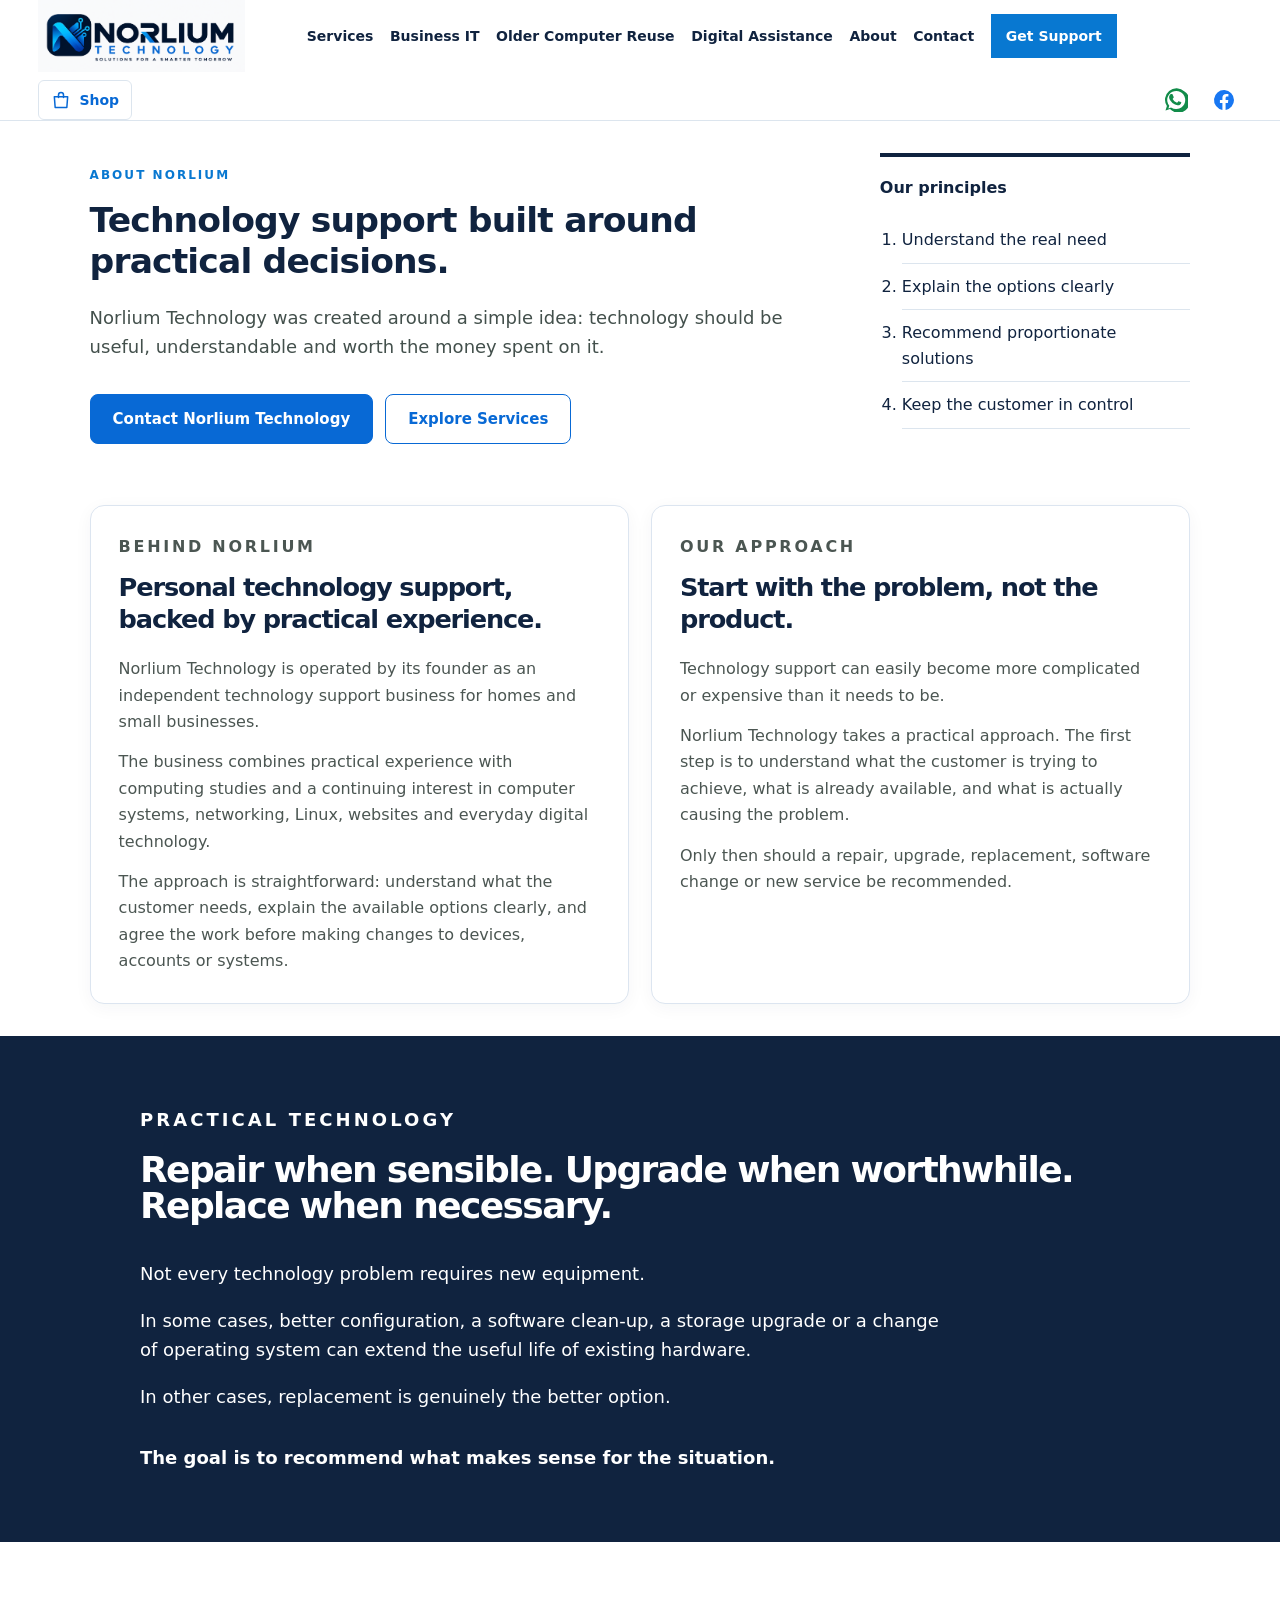
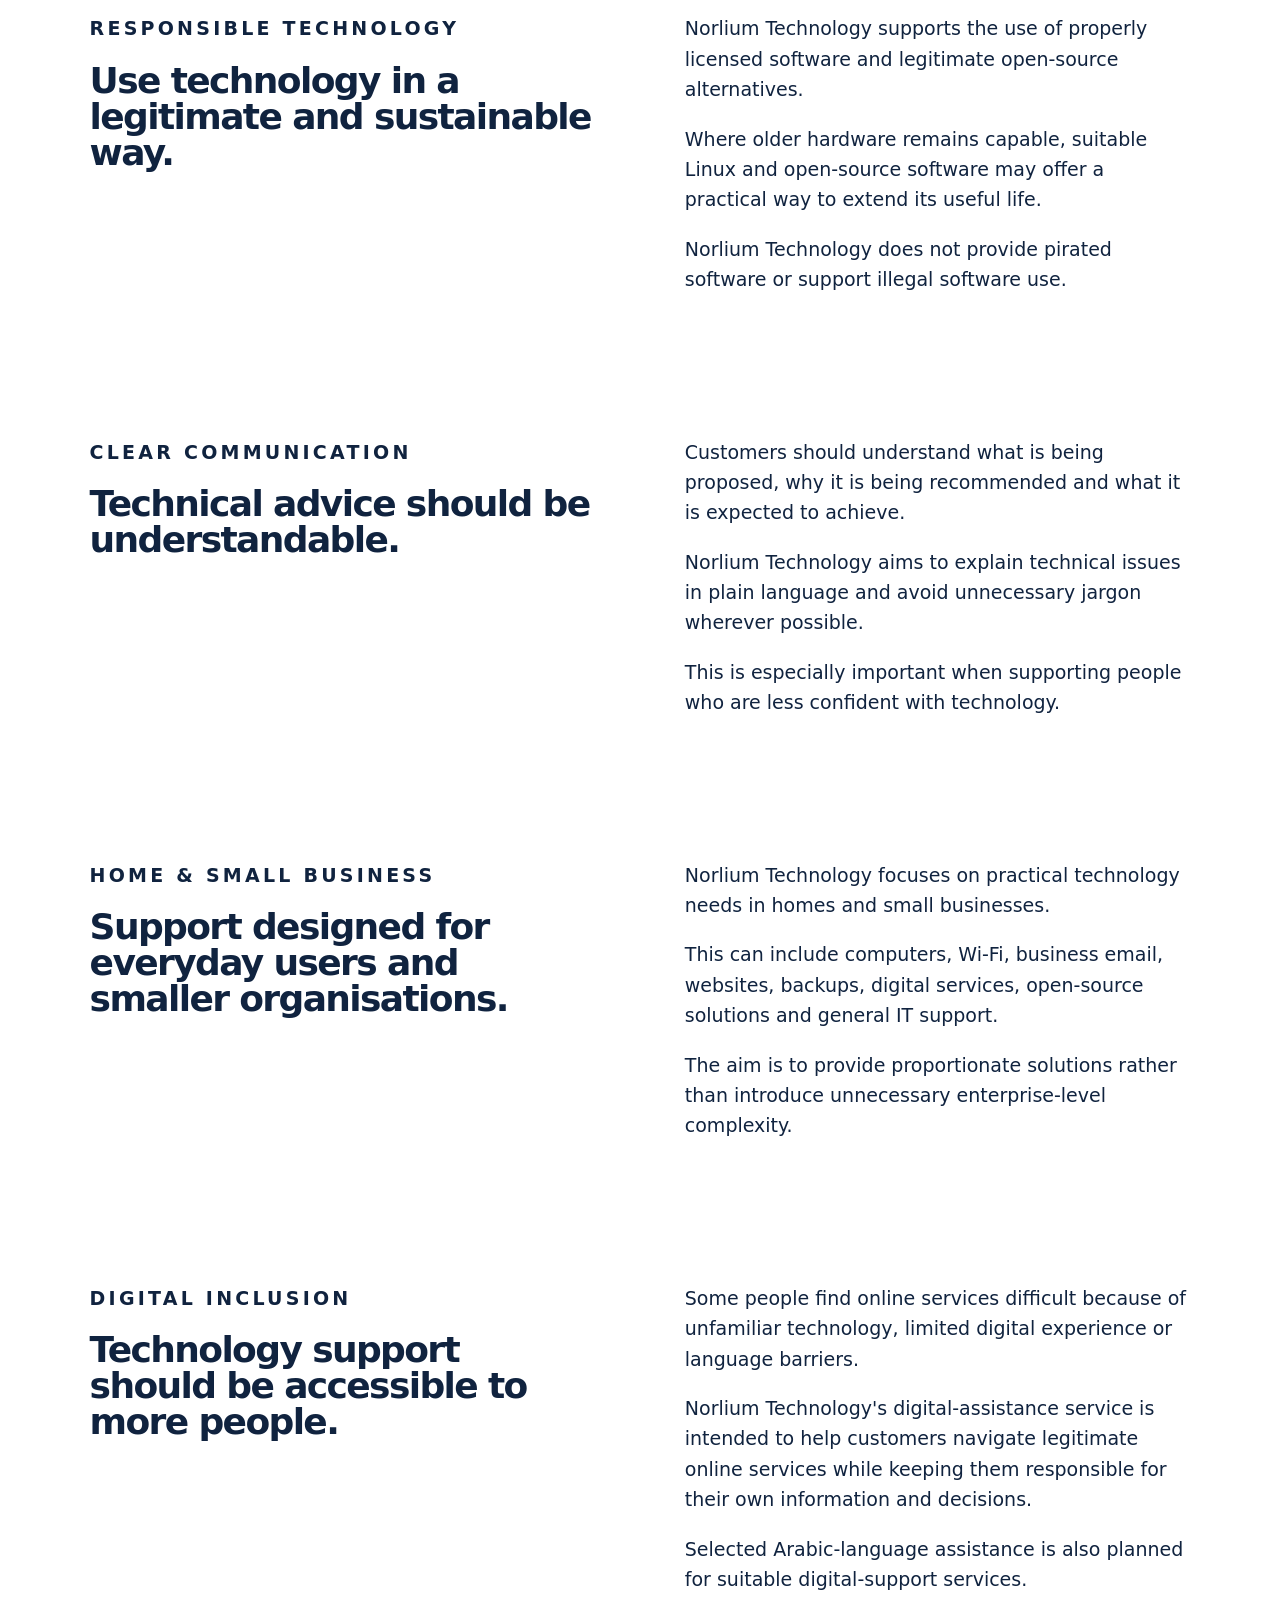
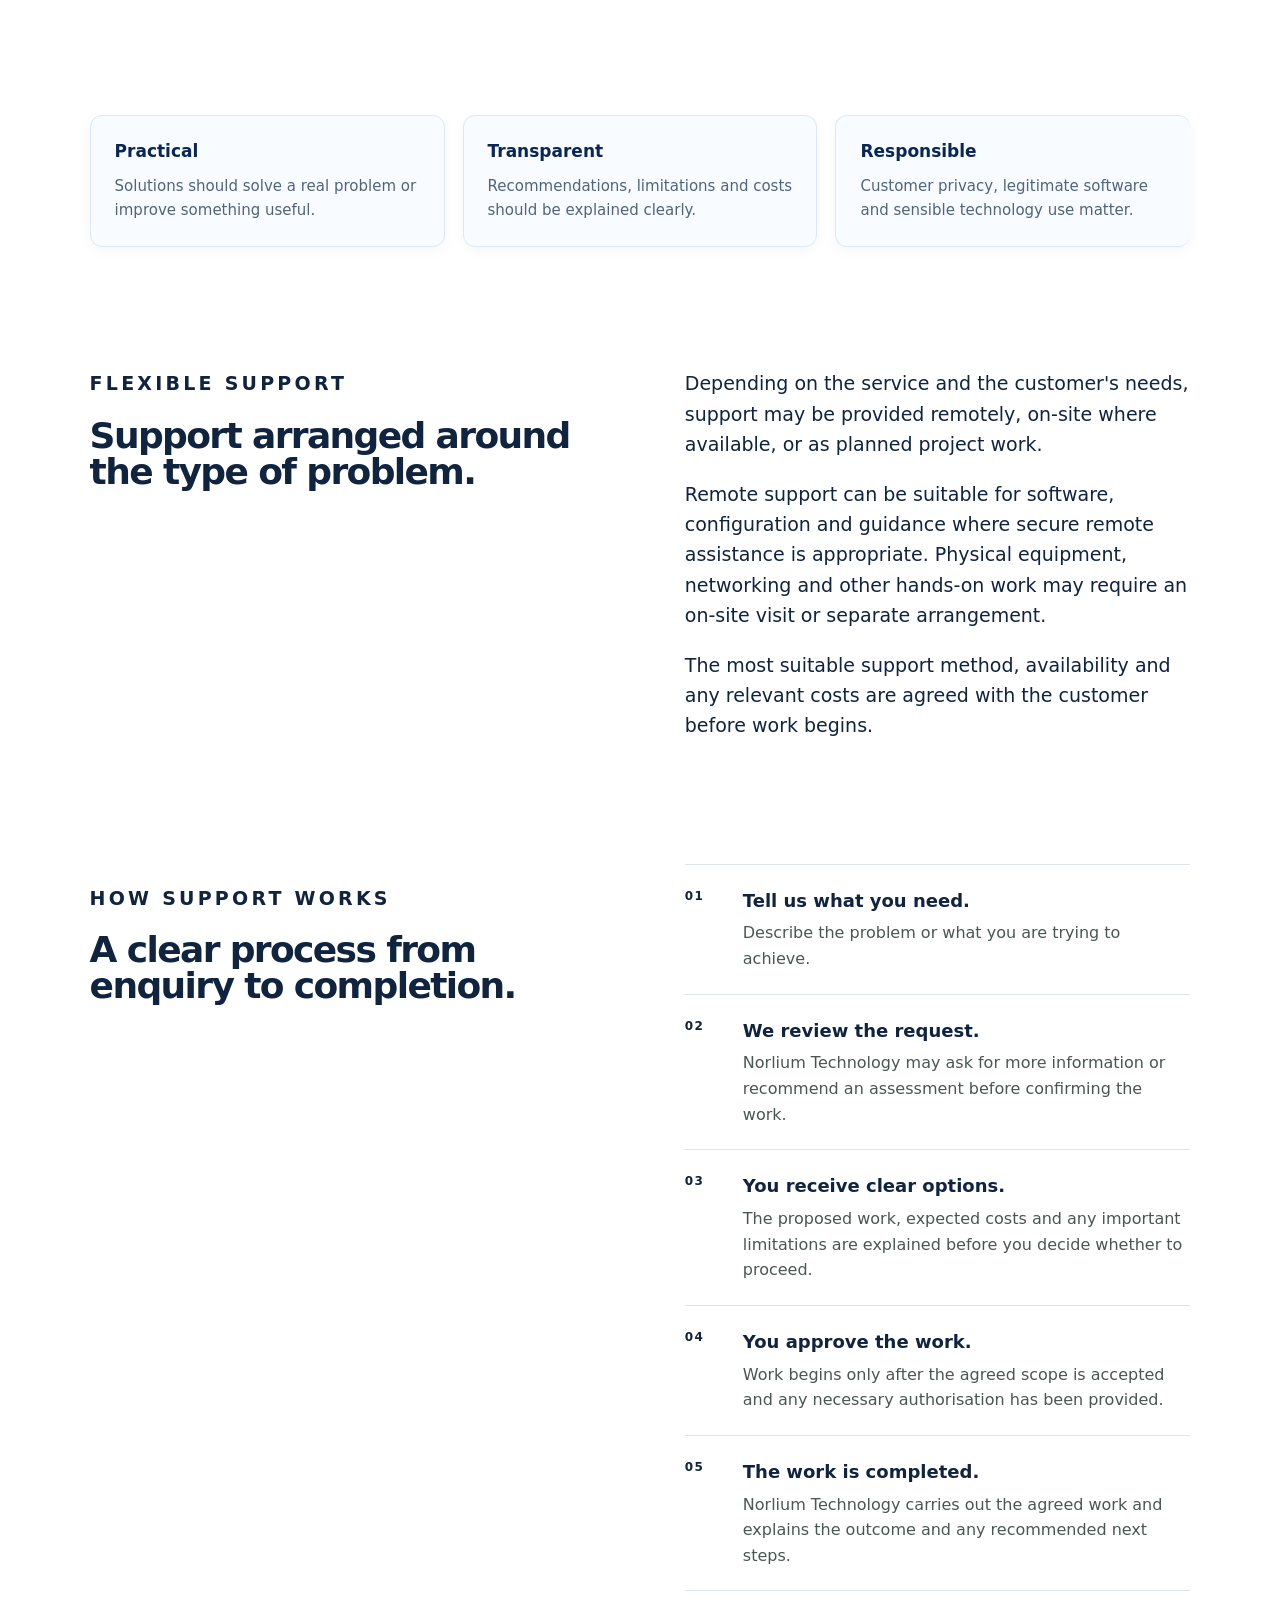
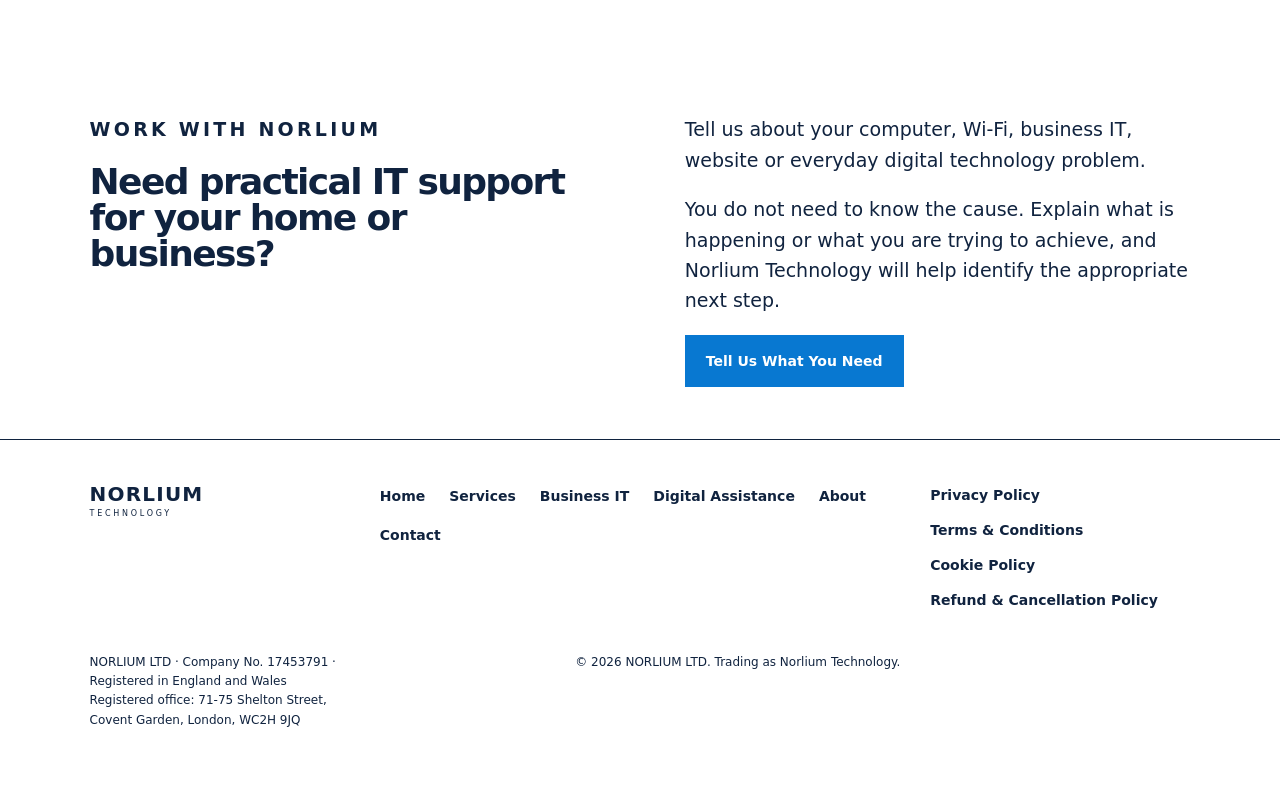
==== commit 0854e7b7: "Improve About page with compact information cards" ====
--- a/about/index.html
+++ b/about/index.html
@@ -156,56 +156,52 @@
       </aside>
     </section>
 
-    <section class="split">
-      <div>
-        <p class="eyebrow">BEHIND NORLIUM</p>
-
-        <h2>Personal technology support, backed by practical experience.</h2>
-      </div>
-
-      <div>
-        <p>
-          Norlium Technology is operated by its founder as an independent
-          technology support business for homes and small businesses.
-        </p>
-
-        <p>
-          The business combines practical experience with computing studies
-          and a continuing interest in computer systems, networking, Linux,
-          websites and everyday digital technology.
-        </p>
-
-        <p>
-          The approach is straightforward: understand what the customer needs,
-          explain the available options clearly, and agree the work before
-          making changes to devices, accounts or systems.
-        </p>
-      </div>
-    </section>
-
-    <section class="split">
-      <div>
-        <p class="eyebrow">OUR APPROACH</p>
-
-        <h2>Start with the problem, not the product.</h2>
-      </div>
-
-      <div>
-        <p>
-          Technology support can easily become more complicated or expensive
-          than it needs to be.
-        </p>
-
-        <p>
-          Norlium Technology takes a practical approach. The first step is to understand
-          what the customer is trying to achieve, what is already available,
-          and what is actually causing the problem.
-        </p>
-
-        <p>
-          Only then should a repair, upgrade, replacement, software change or
-          new service be recommended.
-        </p>
+    <section class="about-card-section" aria-label="About Norlium and our approach">
+      <div class="about-card-grid">
+        <article class="about-info-card">
+          <p class="eyebrow">BEHIND NORLIUM</p>
+
+          <h2>Personal technology support, backed by practical experience.</h2>
+
+          <p>
+            Norlium Technology is operated by its founder as an independent
+            technology support business for homes and small businesses.
+          </p>
+
+          <p>
+            The business combines practical experience with computing studies
+            and a continuing interest in computer systems, networking, Linux,
+            websites and everyday digital technology.
+          </p>
+
+          <p>
+            The approach is straightforward: understand what the customer needs,
+            explain the available options clearly, and agree the work before
+            making changes to devices, accounts or systems.
+          </p>
+        </article>
+
+        <article class="about-info-card">
+          <p class="eyebrow">OUR APPROACH</p>
+
+          <h2>Start with the problem, not the product.</h2>
+
+          <p>
+            Technology support can easily become more complicated or expensive
+            than it needs to be.
+          </p>
+
+          <p>
+            Norlium Technology takes a practical approach. The first step is to understand
+            what the customer is trying to achieve, what is already available,
+            and what is actually causing the problem.
+          </p>
+
+          <p>
+            Only then should a repair, upgrade, replacement, software change or
+            new service be recommended.
+          </p>
+        </article>
       </div>
     </section>
 
--- a/styles.css
+++ b/styles.css
@@ -1,4 +1,3 @@
-.
 :root {
   --ink: #10233f;
   --paper: #ffffff;
@@ -259,7 +258,7 @@
 }
 
 h2 {
-  font-size: clamp(38px, 5vw, 70px);
+  font-size: clamp(28px, 3vw, 36px);
   letter-spacing: -0.045em;
   line-height: 1;
   margin: 15px 0 45px;
@@ -642,7 +641,7 @@
   }
 
   h2 {
-    font-size: clamp(38px, 4vw, 58px);
+    font-size: clamp(28px, 3vw, 36px);
     margin-bottom: 36px;
   }
 
@@ -771,7 +770,7 @@
   }
 
   .hero h1 {
-    font-size: clamp(48px, 14vw, 68px);
+    font-size: clamp(28px, 6vw, 36px);
     line-height: 0.94;
   }
 
@@ -843,11 +842,11 @@
   }
 
   .hero h1 {
-    font-size: clamp(44px, 13vw, 58px);
+    font-size: clamp(28px, 7vw, 34px);
   }
 
   h2 {
-    font-size: clamp(34px, 11vw, 48px);
+    font-size: clamp(24px, 6vw, 30px);
   }
 
   article {
@@ -1169,7 +1168,7 @@
       rgba(240, 247, 255, 0.68) 48%,
       rgba(240, 247, 255, 0.04) 72%
     ),
-    url("/assets/images/homepage-workspace.png");
+    url("/assets/images/homepage-services-workspace.png");
   background-size: cover;
   background-position: center;
   background-repeat: no-repeat;
@@ -1221,7 +1220,7 @@
         rgba(240, 247, 255, 0.94),
         rgba(240, 247, 255, 0.82)
       ),
-      url("/assets/images/homepage-workspace.png");
+      url("/assets/images/homepage-services-workspace.png");
     background-position: center;
   }
 
@@ -2207,3 +2206,2566 @@
     margin-top: 20px;
   }
 }
+/* Mobile hamburger menu: solid background */
+
+@media (max-width: 800px) {
+
+  #main-navigation {
+    background-color: #ffffff;
+    opacity: 1;
+    z-index: 1000;
+    box-shadow: 0 12px 28px rgba(0, 0, 0, 0.15);
+  }
+
+  #main-navigation.open {
+    display: flex;
+    background-color: #ffffff;
+  }
+
+  #main-navigation a {
+    color: #172b4d;
+  }
+
+}
+/* Phase 2: Compact mobile navigation */
+
+@media (max-width: 800px) {
+
+  #main-navigation.open {
+    display: flex;
+    flex-direction: column;
+    gap: 0;
+    padding: 12px 24px 20px;
+    background: #ffffff;
+    max-height: calc(100dvh - 68px);
+    overflow-y: auto;
+    box-sizing: border-box;
+  }
+
+  #main-navigation > a {
+    flex: 0 0 auto;
+    min-height: 44px;
+    padding: 10px 0;
+    margin: 0;
+    line-height: 1.4;
+  }
+
+  #main-navigation .nav-cta {
+    margin-top: 12px;
+    padding: 10px 16px;
+    min-height: 44px;
+  }
+
+  #main-navigation .mobile-social-links {
+    flex: 0 0 auto;
+    margin-top: 14px;
+    padding-top: 10px;
+  }
+
+}
+/* Norlium mobile navigation: final layout correction */
+
+@media (max-width: 800px) {
+
+  #main-navigation.open {
+    display: flex;
+    flex-direction: column;
+    align-items: stretch;
+    justify-content: flex-start;
+    gap: 0;
+    background-color: #ffffff;
+  }
+
+  #main-navigation > a {
+    display: flex;
+    visibility: visible;
+    opacity: 1;
+    flex: 0 0 auto;
+    width: 100%;
+    box-sizing: border-box;
+  }
+
+  #main-navigation > a.nav-cta {
+    display: flex;
+    visibility: visible;
+    opacity: 1;
+    align-items: center;
+    justify-content: center;
+    margin: 12px 0 0;
+    padding: 12px 16px;
+    background-color: #0878d1;
+    color: #ffffff;
+    border: 1px solid #0878d1;
+    border-radius: 6px;
+  }
+
+  #main-navigation .mobile-social-links {
+    display: flex;
+    flex-direction: column;
+    flex: 0 0 auto;
+    margin: 16px 0 0;
+    padding: 12px 0 0;
+  }
+}
+/* Norlium enquiry form: dedicated submit button */
+
+button.enquiry-submit {
+  display: inline-flex;
+  align-items: center;
+  justify-content: center;
+  justify-self: start;
+
+  min-height: 48px;
+  padding: 14px 24px;
+
+  background-color: #0878d1;
+  color: #ffffff;
+  border: 2px solid #0878d1;
+  border-radius: 6px;
+
+  font-size: 16px;
+  font-weight: 700;
+  line-height: 1.4;
+
+  visibility: visible;
+  opacity: 1;
+  cursor: pointer;
+}
+
+button.enquiry-submit:hover {
+  background-color: #075da5;
+  border-color: #075da5;
+  color: #ffffff;
+}
+
+button.enquiry-submit:focus-visible {
+  outline: 3px solid #172b4d;
+  outline-offset: 3px;
+}
+
+@media (max-width: 600px) {
+  button.enquiry-submit {
+    width: 100%;
+  }
+}
+/* Norlium services — complete images without cropping */
+
+#services .grid > article .service-image {
+  display: block;
+  width: 100%;
+  max-width: none;
+  height: 210px;
+  object-fit: contain;
+  object-position: center;
+  margin: 0 0 20px;
+  padding: 8px;
+  background: #ffffff;
+  border: 1px solid #e1e8f2;
+  border-radius: 10px;
+  box-sizing: border-box;
+  box-shadow: none;
+}
+
+@media (max-width: 800px) {
+  #services .grid > article .service-image {
+    height: auto;
+    aspect-ratio: 16 / 9;
+    object-fit: contain;
+  }
+}
+/* Norlium service cards — refined layout */
+
+/* Hide service numbers */
+#services .grid > article > b {
+  display: none;
+}
+
+/* Place titles above images visually */
+#services .grid > article {
+  display: flex;
+  flex-direction: column;
+}
+
+/* Centre titles */
+#services .grid > article h3 {
+  order: 1;
+  text-align: center;
+  margin: 0 0 14px;
+}
+
+/* Enlarge images and reduce surrounding margins */
+#services .grid > article .service-image {
+  order: 2;
+  display: block;
+  width: 100%;
+  max-width: none;
+  height: auto;
+  aspect-ratio: auto;
+  object-fit: contain;
+  margin: 0 0 16px;
+  padding: 0;
+  background: transparent;
+  border: none;
+  border-radius: 8px;
+  box-shadow: none;
+}
+
+/* Keep descriptions below images */
+#services .grid > article p {
+  order: 3;
+  margin: 0;
+  text-align: left;
+}
+/* IT Advice category section */
+
+#advice-categories {
+  padding-top: 48px;
+  padding-bottom: 48px;
+  border-bottom: 1px solid #cbd7e6;
+}
+
+#advice-categories > p:not(.eyebrow) {
+  max-width: 750px;
+  line-height: 1.65;
+}
+
+@media (max-width: 600px) {
+  #advice-categories {
+    padding-top: 32px;
+    padding-bottom: 32px;
+  }
+}
+
+/* Dedicated Services page — homepage card design */
+
+#service-list .grid > article {
+  background: #ffffff;
+  border: 1px solid #d6e2f0;
+  border-radius: 12px;
+  padding: 24px;
+  box-sizing: border-box;
+  min-width: 0;
+}
+
+#service-list .grid > article > b {
+  display: inline-flex;
+  align-items: center;
+  justify-content: center;
+  min-width: 52px;
+  height: 52px;
+  padding: 0 8px;
+  background: #e9f3ff;
+  color: #0074d9;
+  border-radius: 14px;
+  font-size: 15px;
+  font-weight: 700;
+  margin-bottom: 16px;
+}
+
+#service-list .grid > article h3 {
+  margin: 0 0 16px;
+  color: #102b4e;
+}
+
+#service-list .grid > article p {
+  line-height: 1.65;
+  color: #52647a;
+}
+
+@media (max-width: 600px) {
+  #service-list .grid > article {
+    padding: 20px;
+  }
+}
+/* Digital Assistance — matching service card design */
+
+#support-areas .grid > article {
+  background: #ffffff;
+  border: 1px solid #d6e2f0;
+  border-radius: 12px;
+  padding: 24px;
+  box-sizing: border-box;
+  min-width: 0;
+}
+
+#support-areas .grid > article > b {
+  display: inline-flex;
+  align-items: center;
+  justify-content: center;
+  min-width: 52px;
+  height: 52px;
+  padding: 0 8px;
+  background: #e9f3ff;
+  color: #0074d9;
+  border-radius: 14px;
+  font-size: 15px;
+  font-weight: 700;
+  margin-bottom: 16px;
+}
+
+#support-areas .grid > article h3 {
+  margin: 0 0 16px;
+  color: #102b4e;
+}
+
+#support-areas .grid > article p {
+  line-height: 1.65;
+  color: #52647a;
+}
+
+@media (max-width: 600px) {
+  #support-areas .grid > article {
+    padding: 20px;
+  }
+}
+/* Digital Assistance — matching homepage icons */
+
+#support-areas .digital-service-icon {
+  display: inline-flex;
+  align-items: center;
+  justify-content: center;
+  width: 52px;
+  height: 52px;
+  background: #e9f3ff;
+  color: #0074d9;
+  border-radius: 14px;
+  margin-bottom: 16px;
+}
+
+#support-areas .digital-service-icon svg {
+  width: 28px;
+  height: 28px;
+}
+/* Digital Assistance — card spacing refinement */
+
+#support-areas .grid {
+  gap: 20px;
+}
+
+#support-areas .grid > article {
+  border-radius: 12px;
+}
+
+@media (max-width: 600px) {
+  #support-areas .grid {
+    gap: 14px;
+  }
+}
+/* Business IT — matching homepage service cards */
+
+#business-services .grid {
+  gap: 20px;
+}
+
+#business-services .grid > article {
+  background: #ffffff;
+  border: 1px solid #d6e2f0;
+  border-radius: 12px;
+  padding: 24px;
+  box-sizing: border-box;
+  min-width: 0;
+}
+
+#business-services .business-service-icon {
+  display: inline-flex;
+  align-items: center;
+  justify-content: center;
+  width: 52px;
+  height: 52px;
+  background: #e9f3ff;
+  color: #0074d9;
+  border-radius: 14px;
+  margin-bottom: 16px;
+}
+
+#business-services .business-service-icon svg {
+  width: 28px;
+  height: 28px;
+}
+
+#business-services .grid > article h3 {
+  margin: 0 0 16px;
+  color: #102b4e;
+}
+
+#business-services .grid > article p {
+  line-height: 1.65;
+  color: #52647a;
+}
+
+@media (max-width: 600px) {
+  #business-services .grid {
+    gap: 14px;
+  }
+
+  #business-services .grid > article {
+    padding: 20px;
+  }
+}
+/* Digital Assistance — hero button correction */
+
+.hero .actions {
+  display: flex;
+  flex-wrap: wrap;
+  align-items: center;
+  gap: 12px;
+  margin-top: 32px;
+}
+
+.hero .actions a.primary,
+.hero .actions a.secondary {
+  display: inline-flex;
+  align-items: center;
+  justify-content: center;
+  min-height: 48px;
+  padding: 12px 22px;
+  border: 1px solid #0869d5;
+  border-radius: 8px;
+  font-size: 15px;
+  font-weight: 700;
+  text-decoration: none;
+  visibility: visible;
+  opacity: 1;
+}
+
+.hero .actions a.primary {
+  background: #0869d5;
+  color: #ffffff;
+}
+
+.hero .actions a.secondary {
+  background: #ffffff;
+  color: #0869d5;
+}
+
+.hero .actions a.primary:hover {
+  background: #0755ac;
+}
+
+.hero .actions a.secondary:hover {
+  background: #e9f3ff;
+}
+
+@media (max-width: 600px) {
+  .hero .actions {
+    flex-direction: column;
+    align-items: stretch;
+  }
+
+  .hero .actions a {
+    width: 100%;
+    box-sizing: border-box;
+  }
+}
+/* Homepage contact section — button styling */
+
+#contact .contact-actions {
+  display: flex;
+  flex-wrap: wrap;
+  align-items: center;
+  gap: 12px;
+  margin: 28px 0;
+}
+
+#contact .contact-actions a.primary,
+#contact .contact-actions a.secondary {
+  display: inline-flex;
+  align-items: center;
+  justify-content: center;
+  min-height: 48px;
+  padding: 12px 22px;
+  border: 1px solid #0869d5;
+  border-radius: 8px;
+  font-size: 15px;
+  font-weight: 700;
+  text-decoration: none;
+  box-sizing: border-box;
+  visibility: visible;
+  opacity: 1;
+}
+
+#contact .contact-actions a.primary {
+  background: #0869d5;
+  color: #ffffff;
+}
+
+#contact .contact-actions a.secondary {
+  background: #ffffff;
+  color: #0869d5;
+}
+
+#contact .contact-actions a.primary:hover {
+  background: #0755ac;
+}
+
+#contact .contact-actions a.secondary:hover {
+  background: #e9f3ff;
+}
+
+@media (max-width: 600px) {
+  #contact .contact-actions {
+    flex-direction: column;
+    align-items: stretch;
+  }
+
+  #contact .contact-actions a {
+    width: 100%;
+  }
+}
+/* ==================================================
+   NORLIUM — Global Responsive Section Spacing
+   ================================================== */
+
+/* Desktop */
+@media (min-width: 1051px) {
+  main section:not(.hero) {
+    padding-top: 52px;
+    padding-bottom: 52px;
+  }
+}
+
+/* Tablet */
+@media (min-width: 601px) and (max-width: 1050px) {
+  main section:not(.hero) {
+    padding-top: 44px;
+    padding-bottom: 44px;
+  }
+}
+
+/* Mobile */
+@media (max-width: 600px) {
+  main section:not(.hero) {
+    padding-top: 30px;
+    padding-bottom: 30px;
+  }
+}
+/* Services page — consistent card spacing */
+
+#service-list .grid {
+  gap: 16px;
+  border: none;
+}
+
+#service-list .grid > article {
+  border: 1px solid #d7e2ef;
+  border-left: 4px solid #2563eb;
+  border-radius: 12px;
+  overflow: hidden;
+}
+
+@media (max-width: 600px) {
+  #service-list .grid {
+    grid-template-columns: minmax(0, 1fr);
+    gap: 16px;
+  }
+}
+/* Services page — Need Support button */
+
+#need-support a.primary {
+  display: inline-flex;
+  align-items: center;
+  justify-content: center;
+  min-height: 48px;
+  padding: 12px 22px;
+  margin-top: 16px;
+  background: #0869d5;
+  color: #ffffff;
+  border: 1px solid #0869d5;
+  border-radius: 8px;
+  font-size: 15px;
+  font-weight: 700;
+  line-height: 1.4;
+  text-decoration: none;
+  box-sizing: border-box;
+}
+
+#need-support a.primary:hover {
+  background: #0755ac;
+  color: #ffffff;
+}
+
+#need-support a.primary:focus-visible {
+  outline: 3px solid #93c5fd;
+  outline-offset: 3px;
+}
+/* ==========================================
+   SERVICES PAGE — Hero spacing refinement
+   ========================================== */
+
+main section.service-hero {
+  min-height: 0;
+  align-items: center;
+}
+
+/* Clear separation between label and heading */
+.service-hero .eyebrow {
+  margin: 0 0 24px;
+}
+
+.service-hero h1 {
+  margin: 0 0 28px;
+}
+
+/* Introduction */
+.service-hero .lead {
+  margin: 0 0 32px;
+}
+
+/* Hero buttons */
+.service-hero .actions {
+  margin-top: 0;
+  gap: 14px;
+}
+
+/* Desktop — balanced introduction */
+@media (min-width: 1051px) {
+  main section.service-hero {
+    padding-top: 80px;
+    padding-bottom: 100px;
+  }
+}
+
+/* Tablet */
+@media (min-width: 601px) and (max-width: 1050px) {
+  main section.service-hero {
+    padding-top: 60px;
+    padding-bottom: 72px;
+  }
+}
+
+/* Mobile */
+@media (max-width: 600px) {
+  main section.service-hero {
+    padding-top: 40px;
+    padding-bottom: 56px;
+    gap: 28px;
+  }
+
+  .service-hero .eyebrow {
+    margin-bottom: 18px;
+  }
+
+  .service-hero h1 {
+    margin-bottom: 22px;
+  }
+
+  .service-hero .lead {
+    margin-bottom: 26px;
+  }
+}
+
+/* Keep anchor targets clear of the navigation */
+#service-list {
+  scroll-margin-top: 0;
+}
+/* ==========================================
+   NORLIUM — Older Computer Reuse
+   ========================================== */
+
+#linux {
+  scroll-margin-top: 0;
+}
+
+#linux .eyebrow {
+  margin-bottom: 24px;
+}
+
+#linux h2 {
+  font-size: clamp(25px, 2.7vw, 36px);
+  line-height: 1.2;
+  letter-spacing: -0.025em;
+  margin-top: 0;
+  margin-bottom: 20px;
+}
+
+#linux .rule {
+  margin-top: 28px;
+  margin-bottom: 0;
+}
+
+/* Four-step process */
+
+#linux .reuse-process {
+  display: grid;
+  grid-template-columns: repeat(4, minmax(0, 1fr));
+  gap: 18px;
+  margin-top: 26px;
+  padding-top: 22px;
+  border-top: 1px solid #d7e2ef;
+}
+
+#linux .reuse-step {
+  background: #f5f8fc;
+  border: 1px solid #d7e2ef;
+  border-top: 4px solid #2563eb;
+  border-radius: 12px;
+  padding: 24px;
+  min-width: 0;
+}
+
+#linux .reuse-number {
+  display: inline-flex;
+  align-items: center;
+  justify-content: center;
+  width: 44px;
+  height: 44px;
+  background: #e7f1ff;
+  color: #0869d5;
+  border-radius: 10px;
+  font-weight: 800;
+  margin-bottom: 18px;
+}
+
+#linux .reuse-step h3 {
+  margin: 0 0 12px;
+  color: #09244b;
+  font-size: 21px;
+}
+
+#linux .reuse-step p {
+  margin: 0;
+  color: #475569;
+  font-size: 15px;
+  line-height: 1.6;
+}
+
+/* Assessment button */
+
+#linux .reuse-action {
+  margin-top: 20px;
+}
+
+#linux .reuse-action a.primary {
+  display: inline-flex;
+  align-items: center;
+  justify-content: center;
+  min-height: 48px;
+  padding: 12px 22px;
+  background: #0869d5;
+  color: #ffffff;
+  border: 1px solid #0869d5;
+  border-radius: 8px;
+  font-size: 15px;
+  font-weight: 700;
+  text-decoration: none;
+  box-sizing: border-box;
+}
+
+#linux .reuse-action a.primary:hover {
+  background: #0755ac;
+  color: #ffffff;
+}
+
+#linux .reuse-action a.primary:focus-visible {
+  outline: 3px solid #93c5fd;
+  outline-offset: 3px;
+}
+
+/* Tablet */
+
+@media (max-width: 900px) {
+  #linux .reuse-process {
+    grid-template-columns: repeat(2, minmax(0, 1fr));
+  }
+}
+
+/* Mobile */
+
+@media (max-width: 600px) {
+  #linux .eyebrow {
+    margin-bottom: 18px;
+  }
+
+  #linux h2 {
+    margin-bottom: 22px;
+  }
+
+  #linux .reuse-process {
+    grid-template-columns: 1fr;
+    gap: 14px;
+    margin-top: 28px;
+    padding-top: 24px;
+  }
+
+  #linux .reuse-step {
+    padding: 20px;
+  }
+
+  #linux .reuse-action a.primary {
+    width: 100%;
+    text-align: center;
+  }
+}
+/* Older Computer Reuse — process icons */
+
+#linux .reuse-icon {
+  display: inline-flex;
+  align-items: center;
+  justify-content: center;
+  width: 52px;
+  height: 52px;
+  margin-bottom: 18px;
+  border-radius: 12px;
+  background: #e7f1ff;
+  color: #0869d5;
+}
+
+#linux .reuse-icon svg {
+  display: block;
+  width: 28px;
+  height: 28px;
+}
+/* ==========================================
+   NORLIUM — Digital Assistance Mobile Spacing
+   ========================================== */
+
+@media (max-width: 600px) {
+
+  /* Reduce space below the support cards */
+  main section#support-areas {
+    padding-bottom: 16px;
+  }
+
+  /* Reduce space above the following feature */
+  main section#support-areas + section.feature {
+    padding-top: 16px;
+  }
+
+}
+/* Digital Assistance — bottom call-to-action */
+
+main .split a.digital-assistance-cta {
+  display: inline-flex;
+  align-items: center;
+  justify-content: center;
+  min-height: 48px;
+  margin-top: 16px;
+  padding: 12px 22px;
+  background-color: #0869d5;
+  color: #ffffff;
+  border: 1px solid #0869d5;
+  border-radius: 8px;
+  font-size: 15px;
+  font-weight: 700;
+  line-height: 1.4;
+  text-align: center;
+  text-decoration: none;
+  opacity: 1;
+  visibility: visible;
+}
+
+main .split a.digital-assistance-cta:hover {
+  background-color: #0755ac;
+  color: #ffffff;
+}
+
+main .split a.digital-assistance-cta:focus-visible {
+  outline: 3px solid #93c5fd;
+  outline-offset: 3px;
+}
+/* ==========================================
+   NORLIUM — Mobile Content Spacing Refinement
+   ========================================== */
+
+@media (max-width: 600px) {
+
+  /* Reduce space between stacked columns */
+  main section.split {
+    row-gap: 20px;
+  }
+
+  /* Improve heading-to-content spacing */
+  main section.split h2 {
+    margin-bottom: 20px;
+  }
+
+  /* Keep support section introductions compact */
+  #support-areas {
+    padding-top: 24px;
+  }
+
+}
+/* Digital Assistance — principles card spacing */
+
+@media (max-width: 600px) {
+  main section.trust {
+    display: grid;
+    grid-template-columns: 1fr;
+    gap: 16px;
+  }
+
+  main section.trust > div {
+    border-bottom: 0;
+  }
+}
+/* ==========================================
+   NORLIUM — Services Principles Mobile Layout
+   ========================================== */
+
+@media (max-width: 600px) {
+
+  /* Equal-width cards with consistent spacing */
+  main section.trust {
+    display: grid;
+    grid-template-columns: minmax(0, 1fr);
+    gap: 16px;
+    align-items: stretch;
+  }
+
+  main section.trust > div {
+    width: 100%;
+    max-width: none;
+    min-width: 0;
+    margin: 0;
+    box-sizing: border-box;
+    border-bottom: 0;
+  }
+
+}
+
+/* Services page — balanced principles spacing */
+
+@media (max-width: 600px) {
+  main section.trust[aria-label="Norlium service principles"] {
+    padding-top: 16px !important;
+    padding-bottom: 30px !important;
+  }
+}
+/* ==========================================
+   NORLIUM — Service Delivery Cards
+   ========================================== */
+
+#service-delivery {
+  align-items: start;
+}
+
+#service-delivery .delivery-cards {
+  display: grid;
+  grid-template-columns: 1fr;
+  gap: 16px;
+  width: 100%;
+}
+
+#service-delivery .delivery-card {
+  background: #f7f9fc;
+  border: 1px solid #cbd7e6;
+  border-left: 4px solid #2563eb;
+  border-radius: 8px;
+  padding: 22px 24px;
+  min-height: 0;
+  margin: 0;
+  box-sizing: border-box;
+}
+
+#service-delivery .delivery-card h3 {
+  margin: 0 0 12px;
+  font-size: 20px;
+  line-height: 1.3;
+  color: #10233f;
+}
+
+#service-delivery .delivery-card p {
+  margin: 0;
+  font-size: 16px;
+  line-height: 1.65;
+  color: #52647a;
+}
+
+/* Mobile improvements */
+
+@media (max-width: 600px) {
+
+  main section#service-delivery {
+    padding-top: 30px;
+    padding-bottom: 24px;
+    row-gap: 20px;
+  }
+
+  #service-delivery .delivery-intro h2 {
+    margin: 8px 0 0;
+  }
+
+  #service-delivery .delivery-cards {
+    gap: 16px;
+  }
+
+  #service-delivery .delivery-card {
+    width: 100%;
+    padding: 20px;
+  }
+
+  #service-delivery .delivery-card h3 {
+    font-size: 19px;
+    margin-bottom: 10px;
+  }
+
+  main section#service-delivery + section.pricing {
+    padding-top: 30px;
+  }
+}
+/* Norlium — Contact form anchor navigation */
+
+#enquiry-form {
+  scroll-margin-top: 100px;
+}
+
+@media (max-width: 600px) {
+  #enquiry-form {
+    scroll-margin-top: 85px;
+  }
+}
+
+
+/* NORLIUM — Compact process cards with icons */
+
+#how-it-works .process-grid {
+  gap: 16px;
+  align-items: stretch;
+}
+
+#how-it-works .process-card {
+  min-height: 0;
+  height: auto;
+  padding: 22px;
+  display: flex;
+  flex-direction: column;
+}
+
+#how-it-works .process-icon {
+  display: inline-flex;
+  align-items: center;
+  justify-content: center;
+  width: 52px;
+  height: 52px;
+  margin-bottom: 16px;
+  background: #e7f1ff;
+  color: #0869d5;
+  border-radius: 12px;
+}
+
+#how-it-works .process-icon svg {
+  width: 27px;
+  height: 27px;
+}
+
+#how-it-works .process-card h3 {
+  margin: 0 0 10px;
+  font-size: 23px;
+  line-height: 1.25;
+}
+
+#how-it-works .process-card p {
+  margin: 0;
+  line-height: 1.6;
+}
+
+@media (max-width: 600px) {
+  #how-it-works .process-grid {
+    grid-template-columns: 1fr;
+    gap: 14px;
+  }
+
+  #how-it-works .process-card {
+    padding: 20px;
+  }
+
+  #how-it-works .process-card h3 {
+    font-size: 21px;
+  }
+}
+
+/* ==========================================
+   NORLIUM — Homepage Services Card Spacing
+   ========================================== */
+
+#services .grid {
+  display: grid;
+  gap: 16px;
+  border: none;
+}
+
+#services .grid > article {
+  border: 1px solid #cbd7e6;
+  border-left: 4px solid #2563eb;
+  border-radius: 10px;
+  background: #f7f9fc;
+  overflow: hidden;
+}
+
+/* Tablet */
+@media (min-width: 601px) and (max-width: 900px) {
+  #services .grid {
+    gap: 16px;
+  }
+}
+
+/* Mobile */
+@media (max-width: 600px) {
+  #services .grid {
+    grid-template-columns: 1fr;
+    gap: 14px;
+  }
+}
+
+/* NORLIUM — Older Computer Reuse mobile spacing correction */
+@media (max-width: 600px) {
+  main section#linux {
+    padding-top: 36px;
+    padding-bottom: 40px;
+  }
+
+  #linux .reuse-process {
+    margin-top: 22px;
+    padding-top: 20px;
+    gap: 14px;
+  }
+
+  #linux .reuse-step {
+    min-height: 0;
+    height: auto;
+    padding: 18px;
+  }
+
+  #linux .reuse-icon {
+    margin-bottom: 12px;
+  }
+
+  #linux .reuse-step h3 {
+    margin: 0 0 8px;
+  }
+
+  #linux .reuse-action {
+    margin-top: 20px;
+  }
+}
+
+/* ==========================================
+   NORLIUM — Homepage Typography and Cards
+   ========================================== */
+
+/* Main homepage heading */
+#top.hero h1 {
+  font-size: clamp(36px, 4.2vw, 62px);
+  line-height: 1.12;
+  letter-spacing: -0.035em;
+}
+
+/* Business Services heading */
+#services h2 {
+  font-size: clamp(28px, 3vw, 42px);
+  line-height: 1.2;
+  letter-spacing: -0.025em;
+}
+
+/* Business Services cards */
+#services .grid {
+  gap: 16px;
+  border: 0;
+}
+
+#services .grid article {
+  min-height: 0;
+  padding: 24px;
+  background: #ffffff;
+  border: 1px solid #dce5ee;
+  border-radius: 12px;
+}
+
+#services .grid article h3 {
+  margin-top: 16px;
+  font-size: 21px;
+  line-height: 1.3;
+}
+
+#services .grid article p {
+  margin-bottom: 0;
+  font-size: 16px;
+  line-height: 1.6;
+}
+
+/* Mobile refinements */
+@media (max-width: 600px) {
+  #top.hero h1 {
+    font-size: clamp(32px, 8vw, 42px);
+  }
+
+  #services .grid {
+    grid-template-columns: 1fr;
+    gap: 14px;
+  }
+
+  #services .grid article {
+    padding: 20px;
+  }
+}
+
+/* NORLIUM — Small Business IT heading refinement */
+#business h2 {
+  font-size: clamp(28px, 3vw, 42px);
+  line-height: 1.2;
+  letter-spacing: -0.025em;
+}
+
+@media (max-width: 600px) {
+  #business h2 {
+    font-size: clamp(26px, 7vw, 34px);
+    line-height: 1.25;
+  }
+}
+
+/* ==========================================
+   NORLIUM — Services Page Hero Refinement
+   ========================================== */
+
+.service-hero h1 {
+  font-size: clamp(34px, 4vw, 58px);
+  line-height: 1.12;
+  letter-spacing: -0.035em;
+}
+
+/* Reduce unnecessary space between hero and services */
+@media (min-width: 1051px) {
+  main section.service-hero {
+    padding-top: 52px;
+    padding-bottom: 36px;
+  }
+
+  main section#service-list {
+    padding-top: 36px;
+  }
+}
+
+@media (min-width: 601px) and (max-width: 1050px) {
+  main section.service-hero {
+    padding-bottom: 40px;
+  }
+
+  main section#service-list {
+    padding-top: 36px;
+  }
+}
+
+@media (max-width: 600px) {
+  .service-hero h1 {
+    font-size: clamp(30px, 8vw, 40px);
+  }
+
+  main section.service-hero {
+    padding-bottom: 28px;
+  }
+
+  main section#service-list {
+    padding-top: 28px;
+  }
+}
+
+/* NORLIUM — Services list heading refinement */
+#service-list h2 {
+  font-size: clamp(28px, 3vw, 42px);
+  line-height: 1.2;
+  letter-spacing: -0.025em;
+}
+
+@media (max-width: 600px) {
+  #service-list h2 {
+    font-size: clamp(26px, 7vw, 34px);
+  }
+}
+
+/* NORLIUM — Services page icon cards */
+#service-list .grid {
+  gap: 16px;
+  border: 0;
+}
+
+#service-list .grid article {
+  display: flex;
+  flex-direction: column;
+  align-items: flex-start;
+  min-height: 0;
+  padding: 24px;
+  background: #ffffff;
+  border: 1px solid #dce5ee;
+  border-radius: 12px;
+}
+
+#service-list .service-card-icon {
+  display: inline-flex;
+  align-items: center;
+  justify-content: center;
+  width: 52px;
+  height: 52px;
+  margin-bottom: 16px;
+  border-radius: 12px;
+  background: #eaf4ff;
+  color: #0869d5;
+}
+
+#service-list .service-card-icon svg {
+  width: 28px;
+  height: 28px;
+}
+
+#service-list .grid article h3 {
+  margin: 0 0 16px;
+  font-size: 21px;
+  line-height: 1.3;
+}
+
+#service-list .grid article p {
+  margin: 0 0 16px;
+  font-size: 16px;
+  line-height: 1.6;
+}
+
+#service-list .grid article p:last-child {
+  margin-bottom: 0;
+}
+
+@media (max-width: 600px) {
+  #service-list .grid {
+    grid-template-columns: 1fr;
+    gap: 14px;
+  }
+
+  #service-list .grid article {
+    padding: 20px;
+  }
+}
+
+/* ==========================================
+   NORLIUM — Site-wide Mobile Section Spacing
+   24 October 2026
+   ========================================== */
+
+@media (min-width: 601px) and (max-width: 800px) {
+  main section {
+    padding-top: 48px;
+    padding-bottom: 48px;
+  }
+}
+
+@media (max-width: 600px) {
+  main section {
+    padding-top: 36px;
+    padding-bottom: 36px;
+  }
+}
+
+
+/* ==========================================
+   NORLIUM — Consistent Desktop Page Layout
+   24 October 2026
+   ========================================== */
+
+@media (min-width: 1051px) {
+
+  /* Consistent heading scale across main pages */
+  main .hero h1,
+  main section.service-hero h1,
+  main section.norlium-hero h1 {
+    font-size: clamp(25px, 2.7vw, 36px);
+    line-height: 1.2;
+    letter-spacing: -0.025em;
+  }
+
+  /* Homepage hero — compact desktop layout */
+  main section.norlium-hero {
+    min-height: 320px;
+    padding-top: 32px;
+    padding-bottom: 32px;
+  }
+
+  .norlium-hero .eyebrow {
+    font-size: 12px;
+    margin-bottom: 12px;
+  }
+
+  .norlium-hero h1 {
+    margin-top: 12px;
+    margin-bottom: 18px;
+  }
+
+  .norlium-hero .lead {
+    font-size: 19px;
+    line-height: 1.55;
+  }
+
+  /* Business IT and Digital Assistance — compact desktop hero */
+  main section.hero:not(.norlium-hero) {
+    min-height: 0;
+    padding-top: 32px;
+    padding-bottom: 36px;
+    gap: 36px;
+  }
+
+  main section.hero:not(.norlium-hero) .lead {
+    font-size: 18px;
+    line-height: 1.6;
+  }
+
+  /* More balanced two-column layout */
+  main section.hero:not(.norlium-hero) {
+    grid-template-columns:
+      minmax(0, 1.7fr)
+      minmax(280px, 0.7fr);
+  }
+}
+
+/* NORLIUM — Match homepage hero heading to support heading */
+#top.norlium-hero h1 {
+  font-size: clamp(25px, 2.7vw, 36px);
+  line-height: 1.2;
+  letter-spacing: -0.025em;
+}
+
+@media (max-width: 600px) {
+  #top.norlium-hero h1 {
+    font-size: clamp(24px, 5vw, 30px);
+  }
+}
+
+/* NORLIUM — Consistent secondary-page hero typography */
+@media (max-width: 1050px) {
+  main section.hero:not(.norlium-hero) h1 {
+    font-size: clamp(24px, 5vw, 30px);
+    line-height: 1.2;
+    letter-spacing: -0.025em;
+  }
+}
+
+/* NORLIUM — Services page layout */
+main section.services-page-hero {
+  display: block;
+  min-height: 0;
+  padding-top: 36px;
+  padding-bottom: 40px;
+}
+
+main section.services-page-hero > div {
+  width: 100%;
+  max-width: 900px;
+  margin-left: auto;
+  margin-right: auto;
+}
+
+main section.services-page-hero h1 {
+  font-size: clamp(25px, 2.7vw, 36px);
+  line-height: 1.2;
+  letter-spacing: -0.025em;
+}
+
+main section.services-page-hero .lead {
+  max-width: 850px;
+  margin-bottom: 24px;
+}
+
+main section.services-page-hero aside {
+  width: 100%;
+  max-width: 850px;
+  margin: 0 0 24px;
+  padding: 24px 28px;
+  border: 1px solid #dce5ee;
+  border-radius: 10px;
+  background: #f5f9ff;
+}
+
+main section.services-page-hero aside ol {
+  margin-bottom: 0;
+}
+
+main section.services-page-hero .actions {
+  margin-top: 0;
+}
+
+@media (max-width: 600px) {
+  main section.services-page-hero {
+    padding-top: 28px;
+    padding-bottom: 32px;
+  }
+
+  main section.services-page-hero h1 {
+    font-size: clamp(24px, 5vw, 30px);
+  }
+
+  main section.services-page-hero aside {
+    padding: 18px;
+  }
+}
+
+/* NORLIUM — Services What to Expect image background */
+main section.services-page-hero aside {
+  background-image:
+    linear-gradient(
+      90deg,
+      rgba(245, 249, 255, 0.98) 0%,
+      rgba(245, 249, 255, 0.96) 38%,
+      rgba(245, 249, 255, 0.76) 60%,
+      rgba(245, 249, 255, 0.15) 100%
+    ),
+    url("/assets/images/services-what-to-expect.webp");
+  background-size: cover;
+  background-position: center right;
+  background-repeat: no-repeat;
+}
+
+main section.services-page-hero aside ol {
+  max-width: 570px;
+}
+
+@media (max-width: 600px) {
+  main section.services-page-hero aside {
+    background-image:
+      linear-gradient(
+        rgba(245, 249, 255, 0.94),
+        rgba(245, 249, 255, 0.94)
+      ),
+      url("/assets/images/services-what-to-expect.webp");
+  }
+}
+
+/* NORLIUM — Services page section spacing refinement */
+
+/* Reduce space below the hero buttons */
+main section.services-page-hero {
+  padding-bottom: 12px;
+}
+
+/* Bring the next section closer */
+main section#service-list {
+  padding-top: 20px;
+}
+
+/* Keep the SERVICES label close to its heading */
+#service-list > .eyebrow {
+  margin-top: 0;
+  margin-bottom: 10px;
+}
+
+#service-list > h2 {
+  margin-top: 0;
+  margin-bottom: 18px;
+}
+
+/* Compact mobile spacing */
+@media (max-width: 600px) {
+  main section.services-page-hero {
+    padding-bottom: 12px;
+  }
+
+  main section#service-list {
+    padding-top: 20px;
+  }
+}
+
+/* NORLIUM — Services final layout, 24 October 2026 */
+
+/* Compact single-column hero */
+main section.services-page-hero {
+  display: block;
+  min-height: 0;
+  padding-top: 36px;
+  padding-bottom: 8px;
+}
+
+/* Align content with the approved design */
+main section.services-page-hero > div {
+  width: 100%;
+  max-width: 900px;
+  margin-left: auto;
+  margin-right: auto;
+}
+
+main section.services-page-hero h1 {
+  font-size: clamp(25px, 2.7vw, 36px);
+  line-height: 1.2;
+}
+
+/* Keep the introductory paragraph close to the panel */
+main section.services-page-hero .lead {
+  max-width: 850px;
+  margin-bottom: 24px;
+}
+
+/* Preserve the light-blue What to expect panel */
+main section.services-page-hero aside {
+  width: 100%;
+  max-width: 850px;
+  margin: 0 0 24px;
+  padding: 24px 28px;
+  border: 1px solid #dce5ee;
+  border-radius: 10px;
+  background: #f5f9ff;
+  background-image: none;
+}
+
+/* Preserve the numbered steps */
+main section.services-page-hero aside ol {
+  max-width: 100%;
+  margin-bottom: 0;
+}
+
+/* Buttons directly below the panel */
+main section.services-page-hero .actions {
+  margin-top: 0;
+  margin-bottom: 0;
+}
+
+/* Reduce gap before the SERVICES section */
+main section#service-list {
+  padding-top: 24px;
+}
+
+#service-list > .eyebrow {
+  margin-top: 0;
+  margin-bottom: 10px;
+}
+
+#service-list > h2 {
+  margin-top: 0;
+  margin-bottom: 18px;
+}
+
+@media (max-width: 600px) {
+  main section.services-page-hero {
+    padding-top: 28px;
+    padding-bottom: 8px;
+  }
+
+  main section.services-page-hero h1 {
+    font-size: clamp(24px, 5vw, 30px);
+  }
+
+  main section.services-page-hero aside {
+    padding: 18px;
+  }
+
+  main section#service-list {
+    padding-top: 20px;
+  }
+}
+
+/* END — Services final layout */
+
+/* NORLIUM — Services section heading refinement */
+main section#service-list > h2 {
+  font-size: clamp(25px, 2.7vw, 36px);
+  line-height: 1.2;
+  letter-spacing: -0.025em;
+}
+
+@media (max-width: 600px) {
+  main section#service-list > h2 {
+    font-size: clamp(24px, 5vw, 30px);
+  }
+}
+
+/* NORLIUM — Services cards refinement */
+#service-list .grid {
+  display: grid;
+  grid-template-columns: repeat(3, minmax(0, 1fr));
+  gap: 18px;
+  border: 0;
+}
+
+#service-list .grid article {
+  min-height: 0;
+  padding: 24px;
+  border: 1px solid #dce5ee;
+  border-radius: 10px;
+  background: #ffffff;
+}
+
+#service-list .grid article h3 {
+  font-size: clamp(20px, 1.8vw, 24px);
+  line-height: 1.25;
+  margin-top: 16px;
+  margin-bottom: 12px;
+}
+
+#service-list .grid article p {
+  line-height: 1.6;
+}
+
+@media (min-width: 601px) and (max-width: 1050px) {
+  #service-list .grid {
+    grid-template-columns: repeat(2, minmax(0, 1fr));
+  }
+}
+
+@media (max-width: 600px) {
+  #service-list .grid {
+    grid-template-columns: 1fr;
+    gap: 14px;
+  }
+
+  #service-list .grid article {
+    padding: 20px;
+  }
+}
+
+/* NORLIUM — Homepage Digital Assistance Refinement */
+
+main section#digital-assistance {
+  min-height: 0;
+  padding-top: 44px;
+  padding-bottom: 44px;
+  column-gap: 48px;
+  row-gap: 20px;
+}
+
+#digital-assistance h2 {
+  font-size: clamp(25px, 2.7vw, 36px);
+  line-height: 1.2;
+  letter-spacing: -0.025em;
+  margin-top: 0;
+  margin-bottom: 18px;
+}
+
+#digital-assistance .eyebrow {
+  margin-bottom: 12px;
+}
+
+#digital-assistance p {
+  line-height: 1.65;
+}
+
+@media (max-width: 800px) {
+  main section#digital-assistance {
+    grid-template-columns: 1fr;
+    padding-top: 32px;
+    padding-bottom: 32px;
+    row-gap: 16px;
+  }
+}
+
+@media (max-width: 600px) {
+  #digital-assistance h2 {
+    font-size: clamp(24px, 5vw, 30px);
+  }
+}
+
+/* NORLIUM — Digital Assistance page layout */
+
+main section.digital-page-hero {
+  display: block;
+  min-height: 0;
+  padding-top: 36px;
+  padding-bottom: 8px;
+}
+
+main section.digital-page-hero > div {
+  width: 100%;
+  max-width: 900px;
+  margin-left: auto;
+  margin-right: auto;
+}
+
+main section.digital-page-hero h1 {
+  font-size: clamp(25px, 2.7vw, 36px);
+  line-height: 1.2;
+  letter-spacing: -0.025em;
+}
+
+main section.digital-page-hero .lead {
+  max-width: 850px;
+  margin-bottom: 24px;
+}
+
+main section.digital-page-hero aside {
+  width: 100%;
+  max-width: 850px;
+  margin: 0 0 24px;
+  padding: 24px 28px;
+  border: 1px solid #dce5ee;
+  border-radius: 10px;
+  background: #f5f9ff;
+}
+
+main section.digital-page-hero aside ol {
+  margin-bottom: 0;
+}
+
+main section.digital-page-hero .actions {
+  margin-top: 0;
+  margin-bottom: 0;
+}
+
+/* Compact next section */
+main section#support-areas {
+  padding-top: 24px;
+}
+
+#support-areas > .eyebrow {
+  margin-top: 0;
+  margin-bottom: 10px;
+}
+
+#support-areas > h2 {
+  font-size: clamp(25px, 2.7vw, 36px);
+  line-height: 1.2;
+  letter-spacing: -0.025em;
+  margin-top: 0;
+  margin-bottom: 18px;
+}
+
+@media (max-width: 600px) {
+  main section.digital-page-hero {
+    padding-top: 28px;
+    padding-bottom: 8px;
+  }
+
+  main section.digital-page-hero h1,
+  main section#support-areas > h2 {
+    font-size: clamp(24px, 5vw, 30px);
+  }
+
+  main section.digital-page-hero aside {
+    padding: 18px;
+  }
+
+  main section#support-areas {
+    padding-top: 20px;
+  }
+}
+
+/* ==========================================
+   NORLIUM — Shared Four-Step Support Cards
+   Services / Digital Assistance / Business IT
+   ========================================== */
+
+main section.hero aside.support-steps {
+  width: 100%;
+  max-width: none;
+  margin: 0 0 24px;
+  padding: 24px;
+  background: #f1f7ff;
+  background-image: none;
+  border: 1px solid #d9e8fa;
+  border-radius: 12px;
+}
+
+main section.hero .support-steps > h2 {
+  font-size: 24px;
+  line-height: 1.25;
+  letter-spacing: -0.02em;
+  margin: 0 0 22px;
+  color: #092654;
+}
+
+main section.hero .support-steps-grid {
+  display: grid;
+  grid-template-columns: repeat(4, minmax(0, 1fr));
+  gap: 14px;
+  list-style: none;
+  margin: 0;
+  padding: 0;
+  max-width: none;
+}
+
+main section.hero .support-steps-grid > li.support-step-card {
+  display: flex;
+  flex-direction: column;
+  align-items: center;
+  text-align: center;
+  min-width: 0;
+  min-height: 240px;
+  margin: 0;
+  padding: 20px 14px;
+  background: #ffffff;
+  border: 1px solid #d9e8fa;
+  border-radius: 12px;
+  box-sizing: border-box;
+}
+
+.support-step-icon {
+  display: flex;
+  align-items: center;
+  justify-content: center;
+  width: 66px;
+  height: 66px;
+  margin-bottom: 12px;
+  border-radius: 50%;
+  background: #e7f2ff;
+  color: #0869d5;
+}
+
+.support-step-icon svg {
+  width: 36px;
+  height: 36px;
+}
+
+.support-step-number {
+  display: flex;
+  align-items: center;
+  justify-content: center;
+  width: 30px;
+  height: 30px;
+  margin-bottom: 12px;
+  border-radius: 50%;
+  background: #d9edff;
+  color: #0869d5;
+  font-size: 16px;
+  font-weight: 800;
+}
+
+main section.hero .support-step-card h3 {
+  margin: 0 0 10px;
+  color: #092654;
+  font-size: 17px;
+  line-height: 1.3;
+}
+
+main section.hero .support-step-card p {
+  margin: 0;
+  color: #52647a;
+  font-size: 14px;
+  line-height: 1.5;
+}
+
+/* Full-width panels for all three pages */
+main section.services-page-hero > div,
+main section.digital-page-hero > div,
+main section.business-page-hero > div {
+  max-width: 1100px;
+}
+
+/* Tablet */
+@media (max-width: 1050px) {
+  main section.hero .support-steps-grid {
+    grid-template-columns: repeat(2, minmax(0, 1fr));
+  }
+}
+
+/* Mobile */
+@media (max-width: 600px) {
+  main section.hero aside.support-steps {
+    padding: 16px;
+  }
+
+  main section.hero .support-steps > h2 {
+    font-size: 22px;
+  }
+
+  main section.hero .support-steps-grid {
+    grid-template-columns: 1fr;
+    gap: 12px;
+  }
+
+  main section.hero .support-steps-grid > li.support-step-card {
+    min-height: 0;
+    padding: 18px;
+  }
+}
+
+/* NORLIUM — Remove numbers from support cards */
+.support-step-number {
+  display: none;
+}
+
+/* NORLIUM — Business IT final hero layout */
+
+main section.business-page-hero {
+  display: block;
+  min-height: 0;
+  padding-top: 36px;
+  padding-bottom: 8px;
+}
+
+main section.business-page-hero > div {
+  width: 100%;
+  max-width: 1100px;
+  margin-left: auto;
+  margin-right: auto;
+}
+
+main section.business-page-hero h1 {
+  font-size: clamp(25px, 2.7vw, 36px);
+  line-height: 1.2;
+  letter-spacing: -0.025em;
+}
+
+main section.business-page-hero .lead {
+  max-width: 850px;
+  margin-bottom: 24px;
+}
+
+main section.business-page-hero aside.support-steps {
+  margin-bottom: 24px;
+}
+
+main section.business-page-hero .actions {
+  margin-top: 0;
+  margin-bottom: 0;
+}
+
+/* Business Services section */
+main section#business-services {
+  padding-top: 24px;
+}
+
+#business-services > .eyebrow {
+  margin-top: 0;
+  margin-bottom: 10px;
+}
+
+#business-services > h2 {
+  font-size: clamp(25px, 2.7vw, 36px);
+  line-height: 1.2;
+  letter-spacing: -0.025em;
+  margin-top: 0;
+  margin-bottom: 18px;
+}
+
+@media (max-width: 600px) {
+  main section.business-page-hero {
+    padding-top: 28px;
+    padding-bottom: 8px;
+  }
+
+  main section.business-page-hero h1,
+  main section#business-services > h2 {
+    font-size: clamp(24px, 5vw, 30px);
+  }
+
+  main section#business-services {
+    padding-top: 20px;
+  }
+}
+
+/* NORLIUM — Business IT service cards redesign */
+
+#business-services .grid {
+  display: grid;
+  grid-template-columns: repeat(3, minmax(0, 1fr));
+  gap: 18px;
+  border: none;
+  margin-top: 28px;
+}
+
+#business-services .grid article {
+  display: flex;
+  flex-direction: column;
+  align-items: flex-start;
+  min-width: 0;
+  min-height: 0;
+  height: auto;
+  padding: 26px;
+  border: 1px solid #dce8f7;
+  border-radius: 14px;
+  background: #ffffff;
+  box-shadow: 0 4px 16px rgba(16, 35, 63, 0.035);
+  transition:
+    transform 0.2s ease,
+    box-shadow 0.2s ease,
+    border-color 0.2s ease;
+}
+
+#business-services .grid article:hover {
+  transform: translateY(-3px);
+  border-color: #b8d7f5;
+  box-shadow: 0 10px 25px rgba(16, 35, 63, 0.08);
+}
+
+#business-services .grid article h3 {
+  font-size: 21px;
+  line-height: 1.25;
+  margin: 16px 0 12px;
+  color: #092654;
+}
+
+#business-services .grid article p {
+  margin: 0;
+  color: #52647a;
+  font-size: 15px;
+  line-height: 1.65;
+}
+
+@media (min-width: 601px) and (max-width: 1050px) {
+  #business-services .grid {
+    grid-template-columns: repeat(2, minmax(0, 1fr));
+  }
+}
+
+@media (max-width: 600px) {
+  #business-services .grid {
+    grid-template-columns: 1fr;
+    gap: 14px;
+  }
+
+  #business-services .grid article {
+    padding: 20px;
+  }
+
+  #business-services .grid article h3 {
+    font-size: 20px;
+  }
+}
+
+@media (prefers-reduced-motion: reduce) {
+  #business-services .grid article {
+    transition: none;
+  }
+
+  #business-services .grid article:hover {
+    transform: none;
+  }
+}
+/* NORLIUM — Homepage section illustrations */
+
+#digital-assistance .section-illustration,
+#about .section-illustration {
+  display: block;
+  width: 100%;
+  height: auto;
+  aspect-ratio: 16 / 9;
+  object-fit: cover;
+  margin-top: 24px;
+  border-radius: 12px;
+  border: 1px solid #dce8f7;
+}
+
+@media (max-width: 600px) {
+  #digital-assistance .section-illustration,
+  #about .section-illustration {
+    margin-top: 18px;
+    border-radius: 10px;
+  }
+}
+/* NORLIUM — About section image alignment */
+
+@media (min-width: 801px) {
+  #about .section-illustration {
+    height: 360px;
+    aspect-ratio: auto;
+    object-fit: cover;
+    object-position: center;
+  }
+}
+
+/* NORLIUM — Consolidated Homepage Pricing */
+
+main section#pricing {
+  background: #f4f8fd;
+  color: #10233f;
+  padding-top: 48px;
+  padding-bottom: 48px;
+}
+
+#pricing .eyebrow {
+  color: #0869d5;
+  margin-bottom: 10px;
+}
+
+#pricing h2 {
+  color: #092654;
+  font-size: clamp(25px, 2.7vw, 36px);
+  line-height: 1.2;
+  letter-spacing: -0.025em;
+  margin-top: 0;
+  margin-bottom: 22px;
+}
+
+#pricing p {
+  color: #40506a;
+  line-height: 1.65;
+}
+
+#pricing strong {
+  color: #092654;
+}
+
+main section#pricing .pricing-options {
+  display: grid;
+  grid-template-columns: repeat(3, minmax(0, 1fr));
+  gap: 18px;
+  margin: 26px 0;
+  border: none;
+  background: transparent;
+}
+
+main section#pricing .pricing-options > div {
+  min-width: 0;
+  min-height: 0;
+  padding: 26px;
+  border: 1px solid #dce8f7;
+  border-radius: 12px;
+  background: #ffffff;
+  box-shadow: 0 4px 14px rgba(16, 35, 63, 0.04);
+}
+
+@media (min-width: 601px) and (max-width: 1050px) {
+  main section#pricing .pricing-options {
+    grid-template-columns: repeat(2, minmax(0, 1fr));
+  }
+}
+
+@media (max-width: 600px) {
+  main section#pricing {
+    padding-top: 36px;
+    padding-bottom: 36px;
+  }
+
+  #pricing h2 {
+    font-size: clamp(24px, 5vw, 30px);
+  }
+
+  main section#pricing .pricing-options {
+    grid-template-columns: 1fr;
+    gap: 14px;
+  }
+
+  main section#pricing .pricing-options > div {
+    padding: 20px;
+  }
+}
+
+/* NORLIUM — Homepage Trust Cards Refinement */
+
+main section.trust {
+  display: grid;
+  grid-template-columns: repeat(3, minmax(0, 1fr));
+  gap: 18px;
+  padding-top: 36px;
+  padding-bottom: 48px;
+  border: 0;
+  background: #ffffff;
+}
+
+main section.trust > div {
+  min-width: 0;
+  min-height: 0;
+  padding: 24px;
+  border: 1px solid #dce8f7;
+  border-radius: 12px;
+  background: #f8fbff;
+  box-shadow: 0 4px 14px rgba(16, 35, 63, 0.035);
+}
+
+main section.trust > div b {
+  display: block;
+  margin-bottom: 12px;
+  color: #092654;
+  font-size: 17px;
+  line-height: 1.3;
+}
+
+main section.trust > div p {
+  margin: 0;
+  color: #52647a;
+  font-size: 15px;
+  line-height: 1.6;
+}
+
+@media (min-width: 601px) and (max-width: 1050px) {
+  main section.trust {
+    grid-template-columns: repeat(2, minmax(0, 1fr));
+  }
+}
+
+@media (max-width: 600px) {
+  main section.trust {
+    grid-template-columns: 1fr;
+    gap: 14px;
+    padding-top: 28px;
+    padding-bottom: 36px;
+  }
+
+  main section.trust > div {
+    padding: 20px;
+  }
+}
+/* NORLIUM — Homepage trust icons */
+
+main section.trust .trust-icon {
+  display: inline-flex;
+  align-items: center;
+  justify-content: center;
+  width: 48px;
+  height: 48px;
+  margin-bottom: 16px;
+  border-radius: 12px;
+  background: #e7f1ff;
+  color: #0869d5;
+}
+
+main section.trust .trust-icon svg {
+  width: 26px;
+  height: 26px;
+}
+
+
+/* NORLIUM — Digital Assistance Service Cards Refinement */
+
+main section#support-areas .grid {
+  border: none;
+  border-top: 0;
+  border-left: 0;
+  gap: 20px;
+  background: transparent;
+}
+
+main section#support-areas .grid > article {
+  min-width: 0;
+  min-height: 0;
+  height: auto;
+  padding: 26px;
+  background: #ffffff;
+  border: 1px solid #dce8f7;
+  border-top: 4px solid #0878d1;
+  border-radius: 12px;
+  box-shadow: 0 4px 16px rgba(16, 35, 63, 0.04);
+}
+
+main section#support-areas .grid > article h3 {
+  color: #092654;
+  line-height: 1.3;
+}
+
+main section#support-areas .grid > article p {
+  color: #52647a;
+  line-height: 1.65;
+}
+
+@media (max-width: 800px) {
+  main section#support-areas .grid {
+    gap: 16px;
+  }
+}
+
+@media (max-width: 600px) {
+  main section#support-areas .grid {
+    grid-template-columns: 1fr;
+    gap: 14px;
+  }
+
+  main section#support-areas .grid > article {
+    padding: 20px;
+  }
+}
+
+/* NORLIUM — Homepage hero refresh */
+
+main section#top.norlium-hero {
+  min-height: 440px;
+  padding-top: 48px;
+  padding-bottom: 48px;
+}
+
+#top.norlium-hero .hero-content {
+  max-width: var(--content-width);
+}
+
+#top.norlium-hero h1 {
+  max-width: 740px;
+  font-size: clamp(32px, 3.2vw, 46px);
+  line-height: 1.15;
+  letter-spacing: -0.03em;
+}
+
+#top.norlium-hero h1 span {
+  display: block;
+  color: #0869d5;
+}
+
+#top.norlium-hero .lead {
+  max-width: 620px;
+  font-size: 18px;
+  line-height: 1.55;
+}
+
+#top.norlium-hero .hero-services {
+  display: flex;
+  flex-wrap: wrap;
+  gap: 10px;
+  max-width: 720px;
+  margin: 22px 0;
+}
+
+#top.norlium-hero .hero-services span {
+  padding: 9px 12px;
+  border: 1px solid #d6e6fa;
+  border-radius: 10px;
+  background: rgba(255, 255, 255, 0.92);
+  color: #12345c;
+  font-size: 13px;
+  font-weight: 600;
+}
+
+#top.norlium-hero .actions {
+  display: flex;
+  flex-wrap: wrap;
+  gap: 14px;
+  margin-top: 24px;
+}
+
+@media (max-width: 800px) {
+  main section#top.norlium-hero {
+    min-height: 0;
+    padding-top: 36px;
+    padding-bottom: 36px;
+  }
+
+  #top.norlium-hero h1 {
+    font-size: clamp(30px, 6vw, 40px);
+  }
+
+  #top.norlium-hero .lead {
+    font-size: 16px;
+  }
+}
+
+@media (max-width: 480px) {
+  #top.norlium-hero h1 {
+    font-size: 30px;
+  }
+
+  #top.norlium-hero .hero-services {
+    gap: 8px;
+  }
+
+  #top.norlium-hero .hero-services span {
+    font-size: 12px;
+  }
+
+  #top.norlium-hero .actions a {
+    width: 100%;
+    text-align: center;
+  }
+}
+
+/* NORLIUM — Compact homepage support section */
+
+#support-options {
+  padding-top: 24px;
+  padding-bottom: 48px;
+}
+
+#support-options .eyebrow {
+  margin-top: 0;
+  margin-bottom: 8px;
+}
+
+#support-options .support-heading-row {
+  margin-bottom: 14px;
+}
+
+#support-options .support-heading-row h2 {
+  margin-top: 0;
+  margin-bottom: 0;
+}
+
+#support-options .grid {
+  margin-top: 0;
+}
+
+@media (min-width: 801px) {
+  #support-options .grid > article {
+    padding-top: 18px;
+  }
+
+  #support-options .service-icon {
+    margin-bottom: 12px;
+  }
+}
+
+@media (max-width: 800px) {
+  #support-options {
+    padding-top: 24px;
+    padding-bottom: 36px;
+  }
+}
+
+/* NORLIUM — Mobile section spacing refinement */
+@media (max-width: 800px) {
+  main section {
+    padding-top: 40px;
+    padding-bottom: 40px;
+  }
+}
+
+/* NORLIUM — Homepage services enquiry action */
+#services .services-contact-action {
+  margin-top: 28px;
+  text-align: center;
+}
+
+#services .services-contact-action p {
+  max-width: 600px;
+  margin: 0 auto 18px;
+  line-height: 1.6;
+}
+
+#services .services-contact-action a.primary {
+  display: inline-block;
+}
+
+@media (max-width: 800px) {
+  #services .services-contact-action {
+    margin-top: 24px;
+  }
+
+  #services .services-contact-action a.primary {
+    max-width: 100%;
+  }
+}
+
+/* NORLIUM — Compact About page information cards */
+main section.about-card-section {
+  padding-top: 24px;
+  padding-bottom: 32px;
+}
+
+.about-card-grid {
+  display: grid;
+  grid-template-columns: repeat(2, minmax(0, 1fr));
+  gap: 22px;
+}
+
+.about-info-card {
+  background: #ffffff;
+  border: 1px solid #dce5f0;
+  border-radius: 14px;
+  padding: 28px;
+  box-shadow: 0 4px 18px rgba(10, 35, 70, 0.045);
+}
+
+.about-info-card .eyebrow {
+  margin: 0 0 12px;
+}
+
+.about-info-card h2 {
+  font-size: clamp(22px, 2vw, 26px);
+  line-height: 1.25;
+  margin: 0 0 20px;
+}
+
+.about-info-card p {
+  font-size: 16px;
+  line-height: 1.65;
+  margin: 0 0 14px;
+}
+
+.about-info-card p:last-child {
+  margin-bottom: 0;
+}
+
+@media (max-width: 800px) {
+  main section.about-card-section {
+    padding-top: 18px;
+    padding-bottom: 24px;
+  }
+
+  .about-card-grid {
+    grid-template-columns: 1fr;
+    gap: 16px;
+  }
+
+  .about-info-card {
+    padding: 22px;
+  }
+
+  .about-info-card h2 {
+    font-size: 22px;
+  }
+}
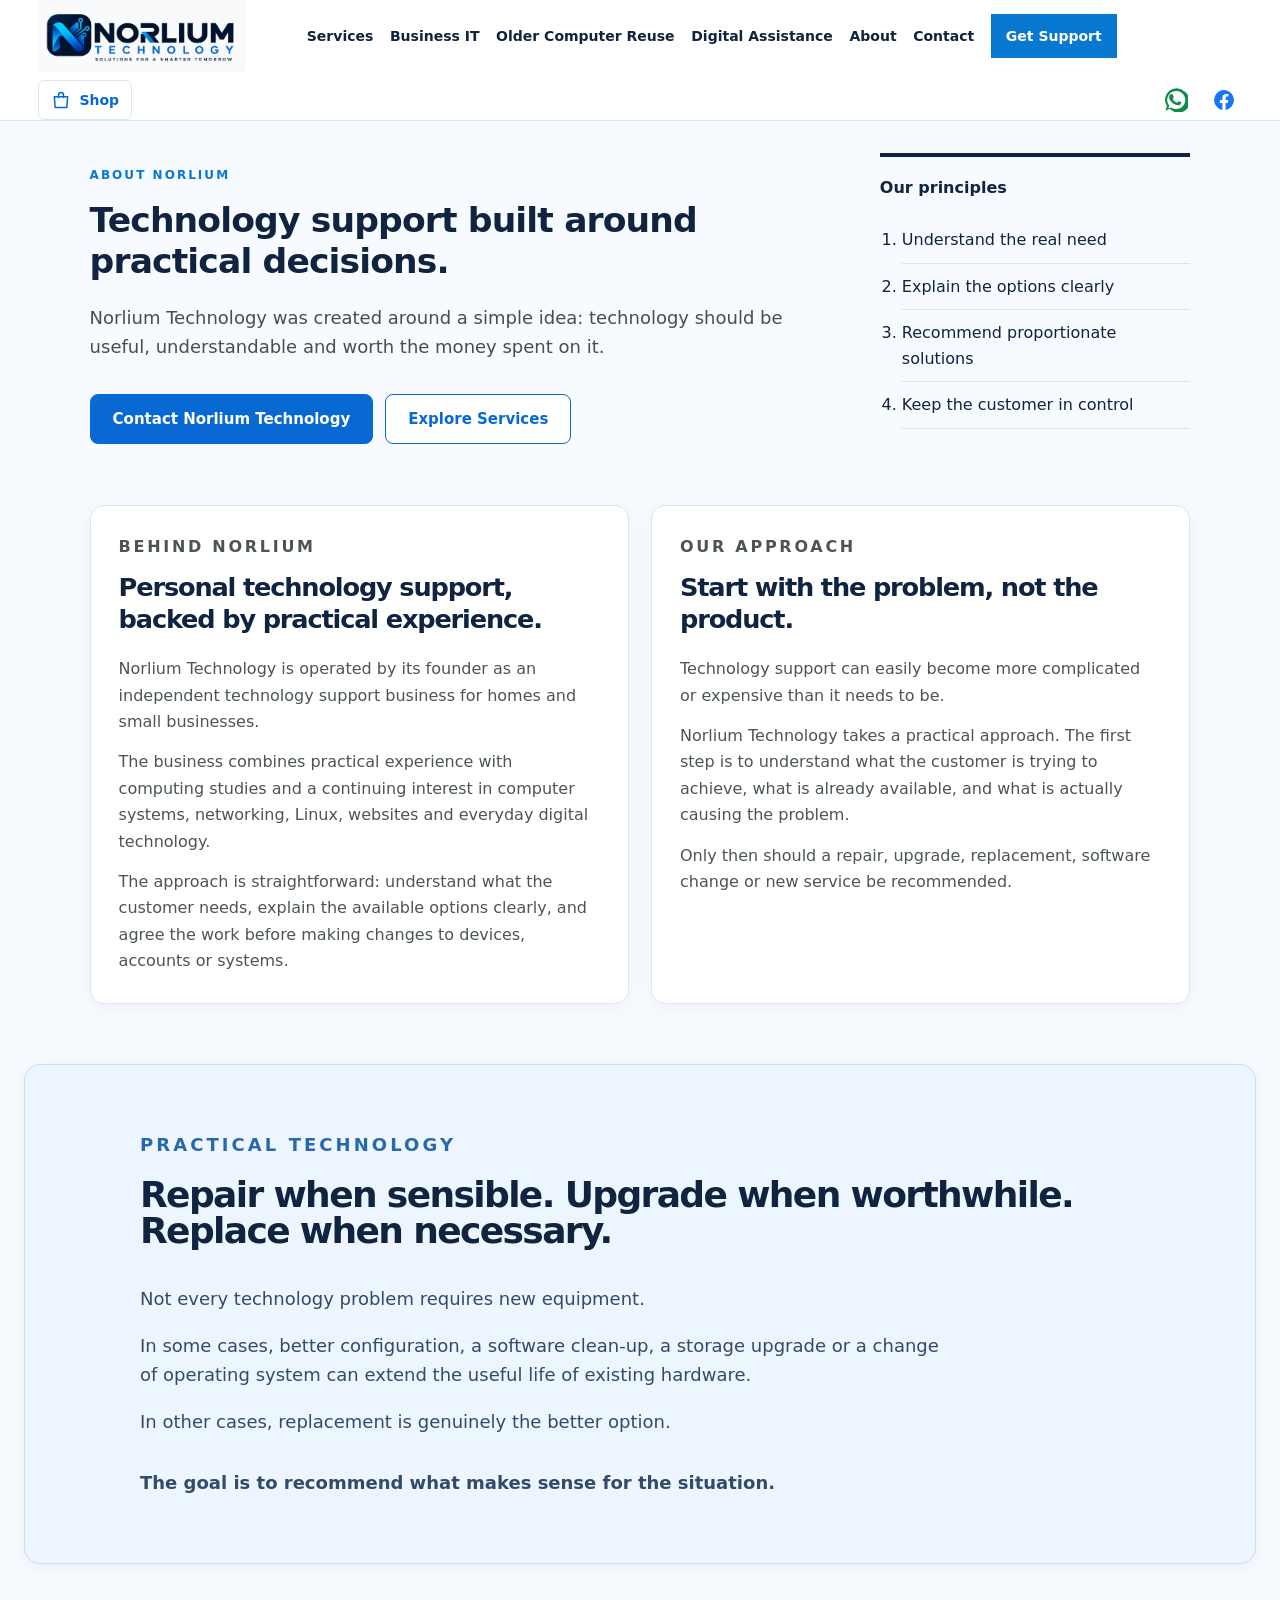
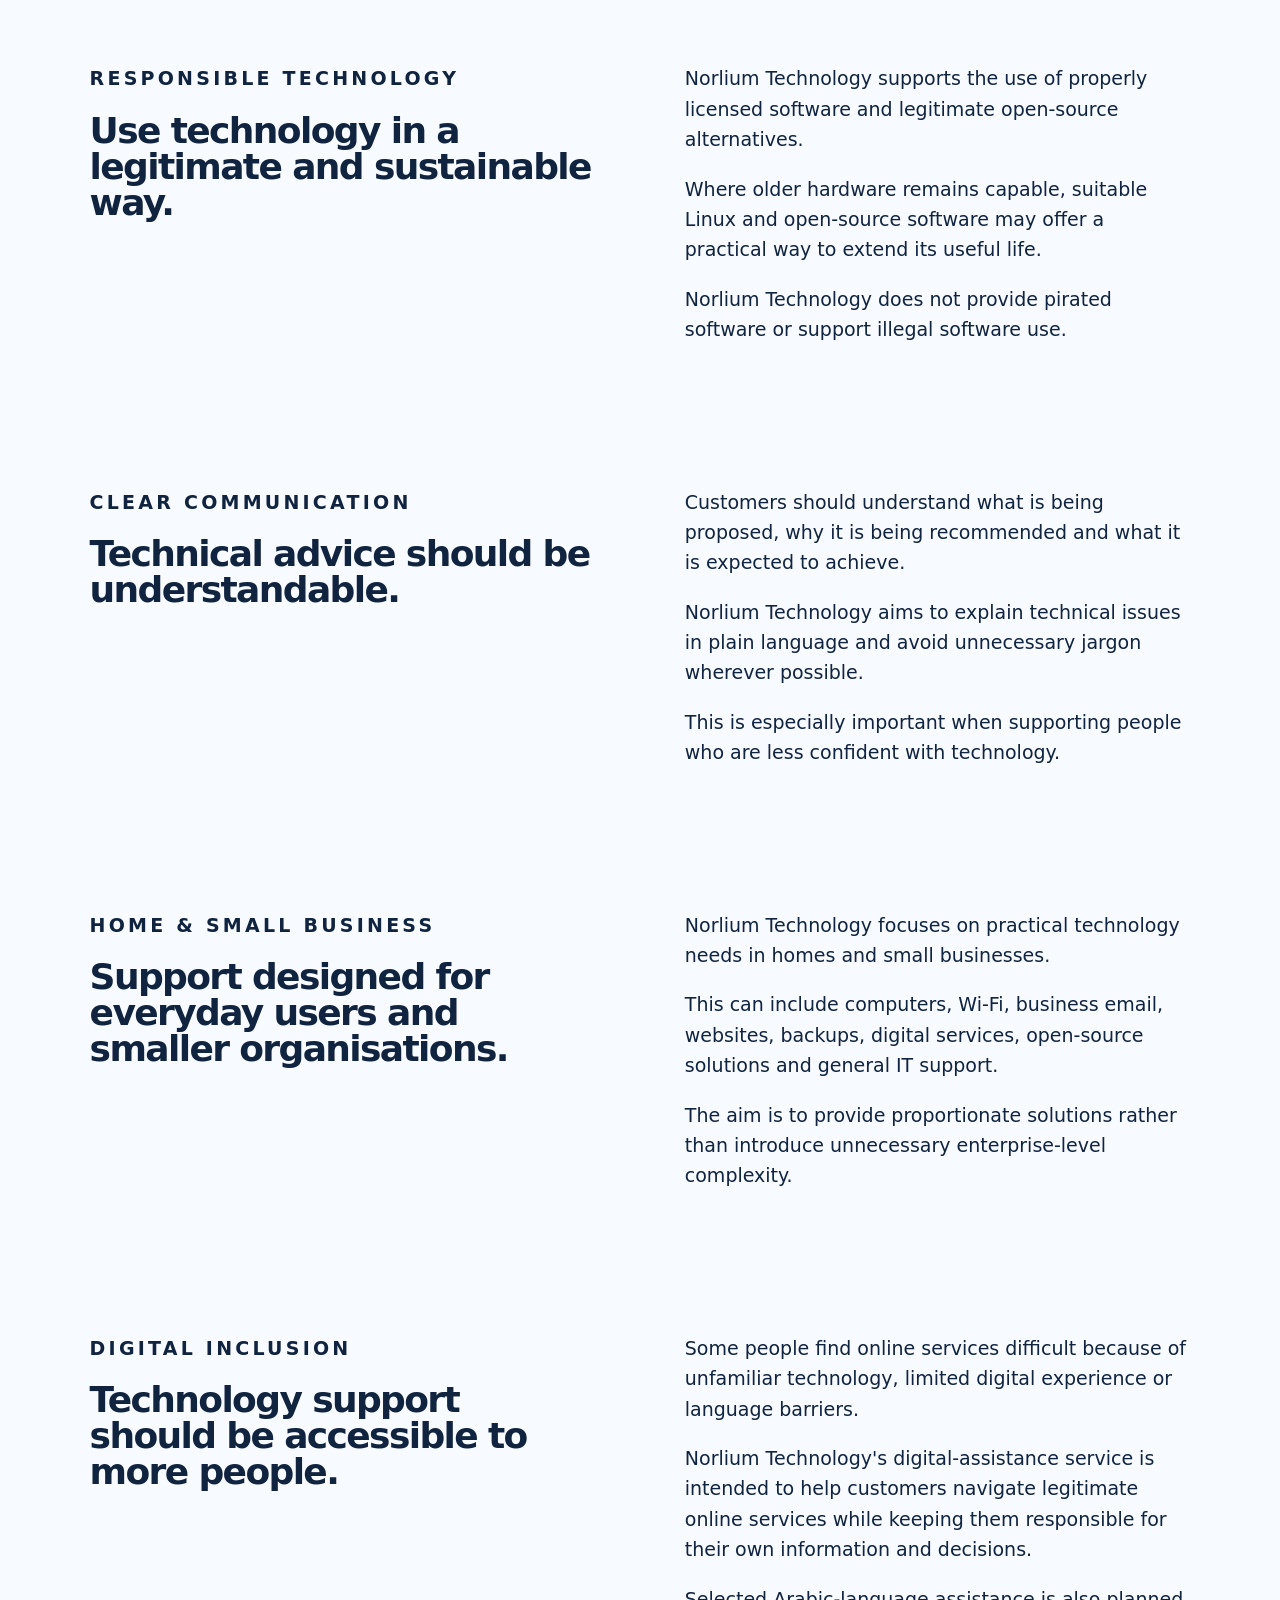
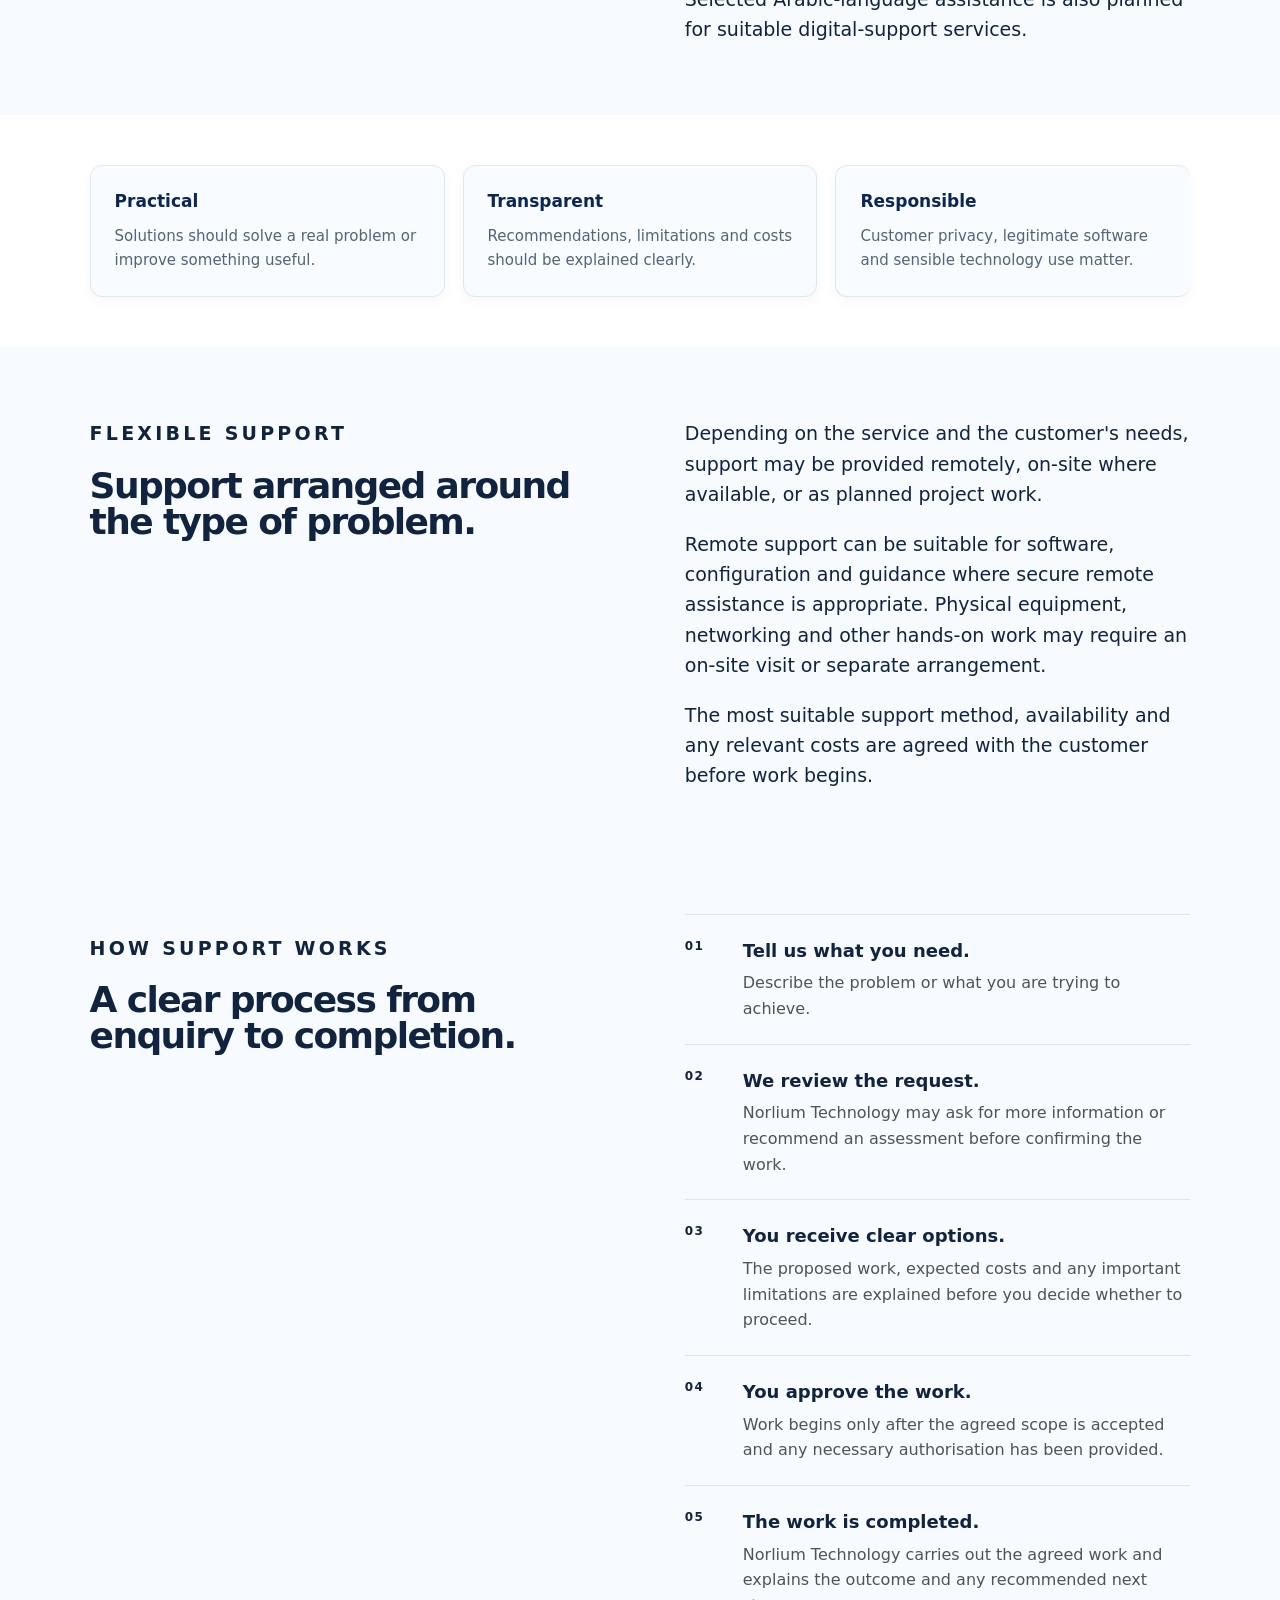
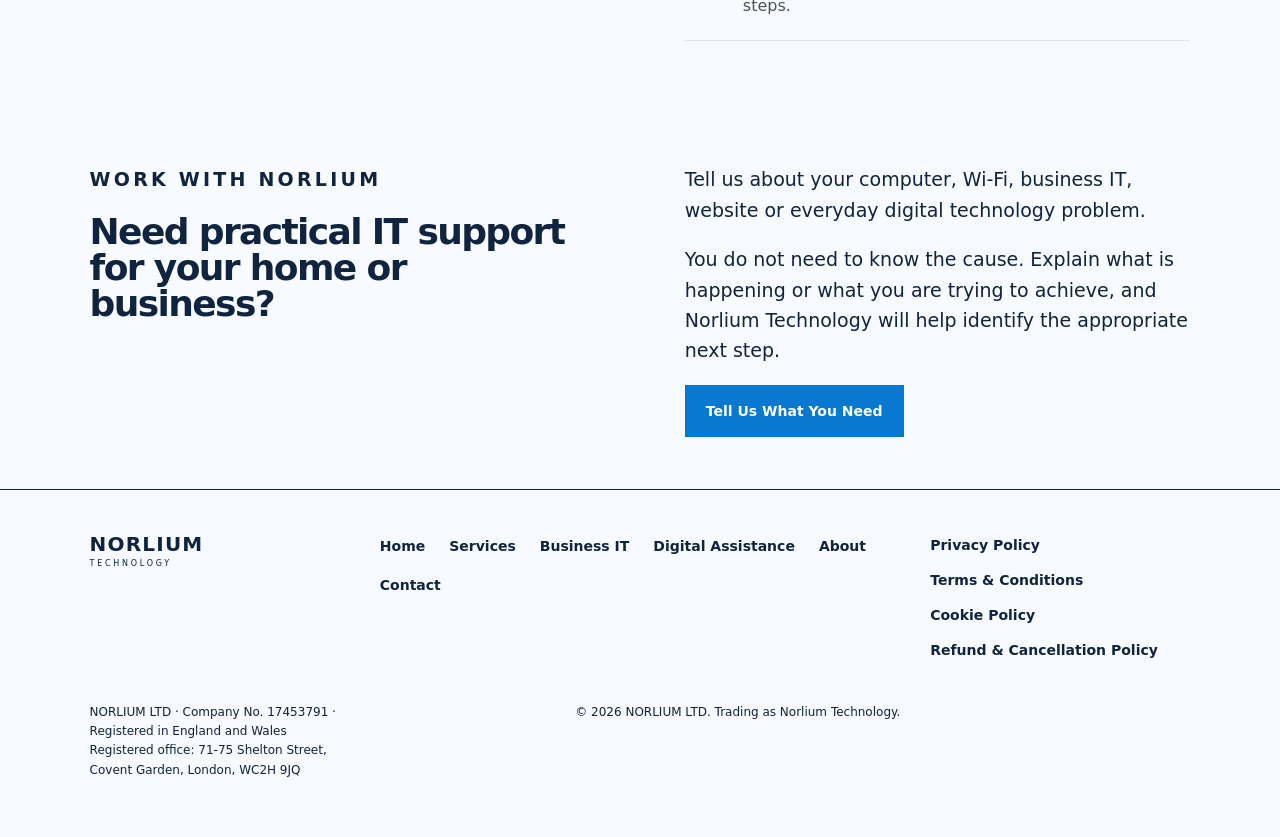
==== commit ecf91ae2: "Direct secondary service CTAs to enquiry form" ====
--- a/about/index.html
+++ b/about/index.html
@@ -437,7 +437,7 @@
           appropriate next step.
         </p>
 
-        <a class="primary" href="/#contact">Tell Us What You Need</a>
+        <a class="primary" href="/#enquiry-form">Tell Us What You Need</a>
       </div>
     </section>
 
--- a/styles.css
+++ b/styles.css
@@ -150,8 +150,9 @@
   height: 44px;
   align-items: center;
   justify-content: center;
-  background: none;
-  border: 1px solid transparent;
+  background: var(--white);
+  border: 1px solid var(--line);
+  border-radius: 10px;
   color: var(--ink);
   font-size: 24px;
   cursor: pointer;
@@ -3206,13 +3207,7 @@
 /* Norlium — Contact form anchor navigation */
 
 #enquiry-form {
-  scroll-margin-top: 100px;
-}
-
-@media (max-width: 600px) {
-  #enquiry-form {
-    scroll-margin-top: 85px;
-  }
+  scroll-margin-top: 0;
 }
 
 
@@ -4332,16 +4327,7 @@
     border-radius: 10px;
   }
 }
-/* NORLIUM — About section image alignment */
-
-@media (min-width: 801px) {
-  #about .section-illustration {
-    height: 360px;
-    aspect-ratio: auto;
-    object-fit: cover;
-    object-position: center;
-  }
-}
+
 
 /* NORLIUM — Consolidated Homepage Pricing */
 
@@ -4512,7 +4498,7 @@
   padding: 26px;
   background: #ffffff;
   border: 1px solid #dce8f7;
-  border-top: 4px solid #0878d1;
+  border-top: 4px solid #4A9BE8;
   border-radius: 12px;
   box-shadow: 0 4px 16px rgba(16, 35, 63, 0.04);
 }
@@ -4769,3 +4755,181 @@
     font-size: 22px;
   }
 }
+
+
+/* NORLIUM — Older Computer Reuse light theme */
+main section#linux.feature {
+  background:
+    radial-gradient(
+      ellipse at 90% 5%,
+      rgba(219, 236, 255, 0.75),
+      transparent 48%
+    ),
+    linear-gradient(135deg, #ffffff 0%, #f8fbff 100%);
+  color: #334155;
+}
+
+#linux .eyebrow {
+  color: #0869d5;
+}
+
+#linux h2,
+#linux .rule {
+  color: #102443;
+}
+
+#linux > div > p:not(.eyebrow):not(.rule) {
+  color: #334155;
+}
+
+#linux .reuse-step {
+  background: #ffffff;
+  border: 1px solid #dce5f0;
+  border-top: 3px solid #2563eb;
+  box-shadow: 0 4px 18px rgba(10, 35, 70, 0.045);
+}
+
+#linux .reuse-step h3 {
+  color: #102443;
+}
+
+#linux .reuse-step p {
+  color: #475569;
+}
+
+/* NORLIUM — Unified light-blue website theme */
+
+:root {
+  --paper: #f7faff;
+  --section-card: #edf5ff;
+  --section-card-border: #c8ddf5;
+}
+
+/* Consistent page background */
+body {
+  background: var(--paper);
+}
+
+/* Feature and pricing sections as inset cards */
+main section.feature,
+main section.pricing {
+  width: calc(100% - 48px);
+  max-width: 1268px;
+  margin: 28px auto;
+  padding: 48px;
+  background: var(--section-card);
+  color: #10233f;
+  border: 1px solid var(--section-card-border);
+  border-radius: 16px;
+  box-shadow: 0 4px 18px rgba(16, 35, 63, 0.05);
+}
+
+/* Readable typography on light cards */
+main section.feature h2,
+main section.pricing h2 {
+  color: #10233f;
+}
+
+main section.feature p,
+main section.pricing p,
+main section.pricing strong {
+  color: #334b68;
+}
+
+main section.feature .eyebrow,
+main section.pricing .eyebrow {
+  color: #2869ae;
+}
+
+/* Mobile card dimensions */
+@media (max-width: 800px) {
+  main section.feature,
+  main section.pricing {
+    width: calc(100% - 32px);
+    margin: 20px auto;
+    padding: 28px 20px;
+    border-radius: 12px;
+  }
+}
+
+/* Preserve Older Computer Reuse section styling */
+main section#linux.feature {
+  background:
+    radial-gradient(
+      ellipse at 90% 5%,
+      rgba(219, 236, 255, 0.75),
+      transparent 48%
+    ),
+    linear-gradient(135deg, #ffffff 0%, #f8fbff 100%);
+}
+
+/* NORLIUM — Digital Assistance information cards */
+
+/* Three information sections following YOU REMAIN IN CONTROL */
+body:has(main section#support-areas)
+main section.feature + section.split,
+body:has(main section#support-areas)
+main section.feature + section.split + section.split,
+body:has(main section#support-areas)
+main section.feature + section.split + section.split + section.split {
+  width: calc(100% - 48px);
+  max-width: 1268px;
+  margin: 28px auto;
+  padding: 48px;
+  background: var(--section-card);
+  border: 1px solid var(--section-card-border);
+  border-radius: 16px;
+  box-shadow: 0 4px 18px rgba(16, 35, 63, 0.05);
+  color: #10233f;
+  gap: clamp(32px, 5vw, 80px);
+}
+
+/* Consistent heading and text colours */
+body:has(main section#support-areas)
+main section.feature ~ section.split h2 {
+  color: #10233f;
+}
+
+body:has(main section#support-areas)
+main section.feature ~ section.split p {
+  color: #334b68;
+}
+
+/* Mobile card layout */
+@media (max-width: 800px) {
+  body:has(main section#support-areas)
+  main section.feature + section.split,
+  body:has(main section#support-areas)
+  main section.feature + section.split + section.split,
+  body:has(main section#support-areas)
+  main section.feature + section.split + section.split + section.split {
+    width: calc(100% - 32px);
+    margin: 20px auto;
+    padding: 28px 20px;
+    border-radius: 12px;
+    gap: 20px;
+  }
+}
+
+/* NORLIUM — Homepage image and information card alignment */
+
+@media (min-width: 801px) {
+
+  /* Align information cards with the images */
+  main section#digital-assistance.split > div:nth-child(2),
+  main section#about.split > div:nth-child(2) {
+    align-self: start;
+    margin-top: 175px;
+  }
+
+}
+
+/* Keep mobile layout naturally stacked */
+@media (max-width: 800px) {
+
+  main section#digital-assistance.split > div:nth-child(2),
+  main section#about.split > div:nth-child(2) {
+    margin-top: 0;
+  }
+
+}
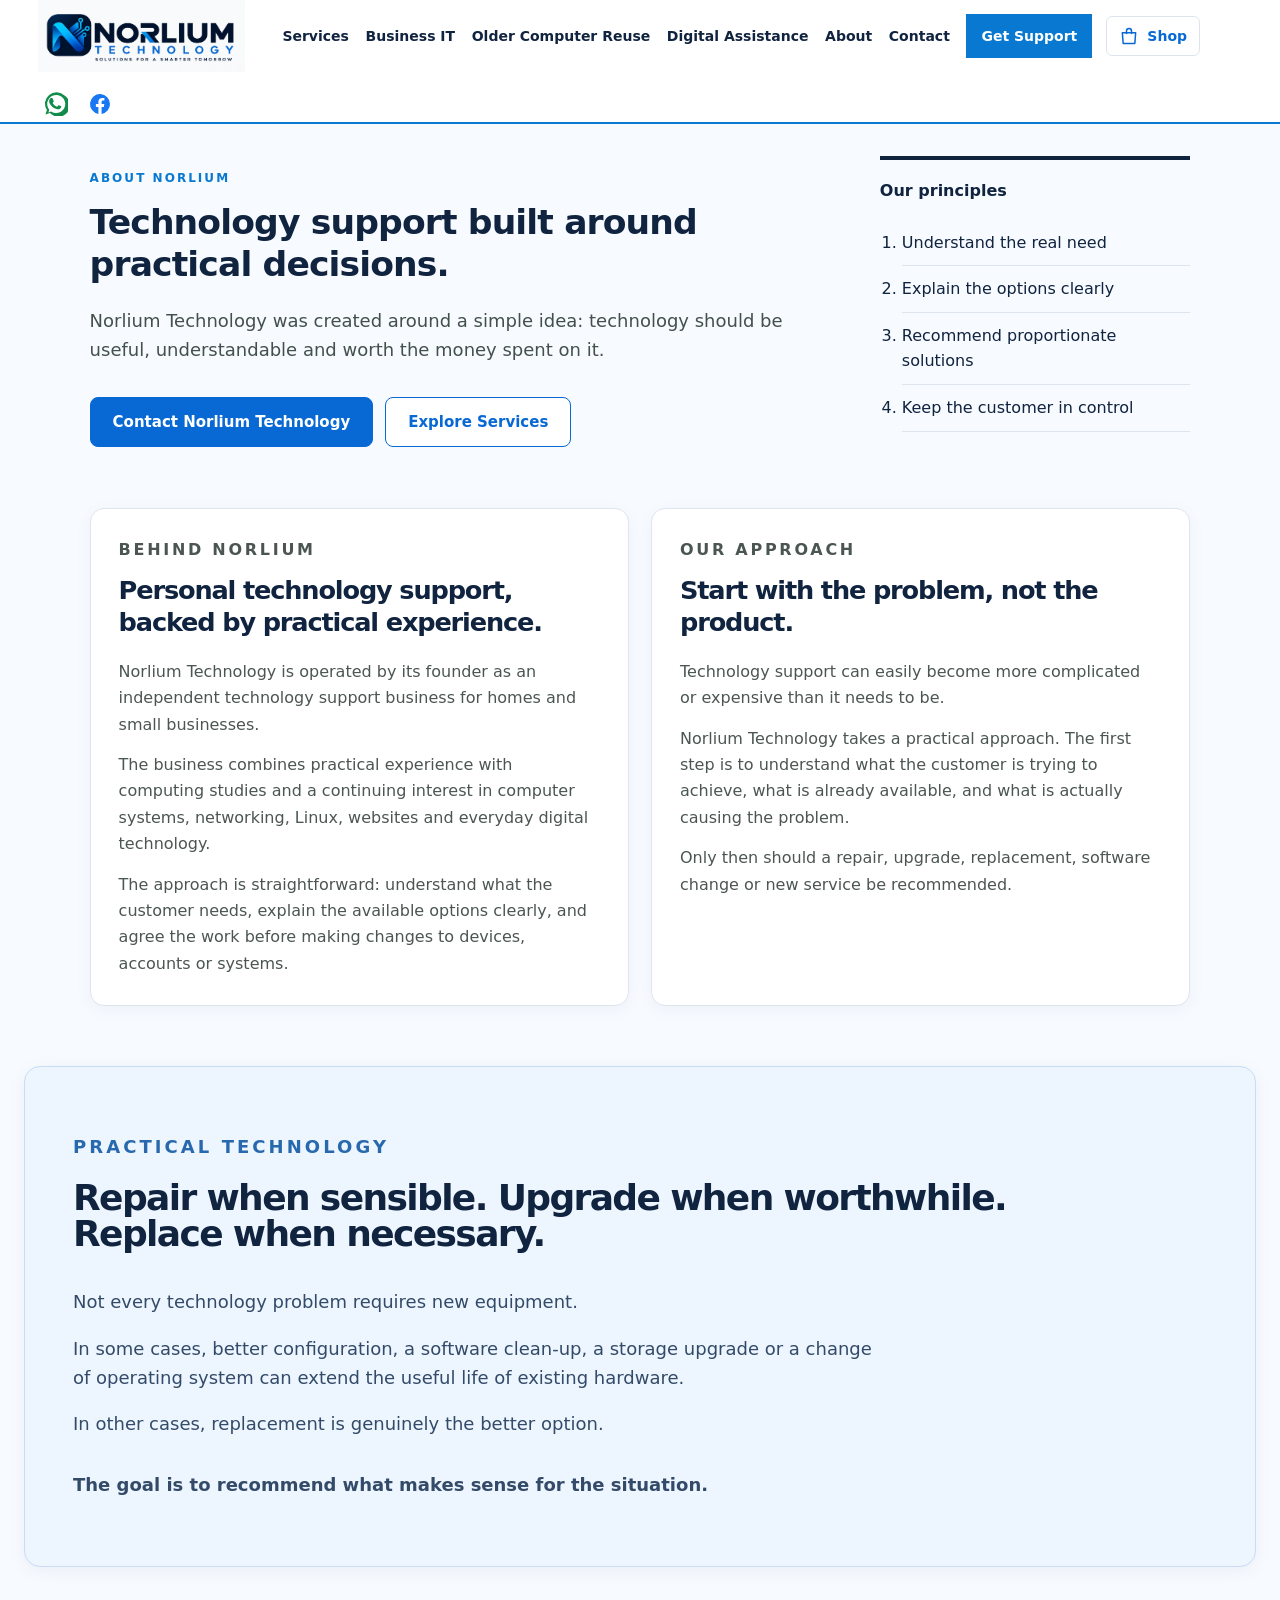
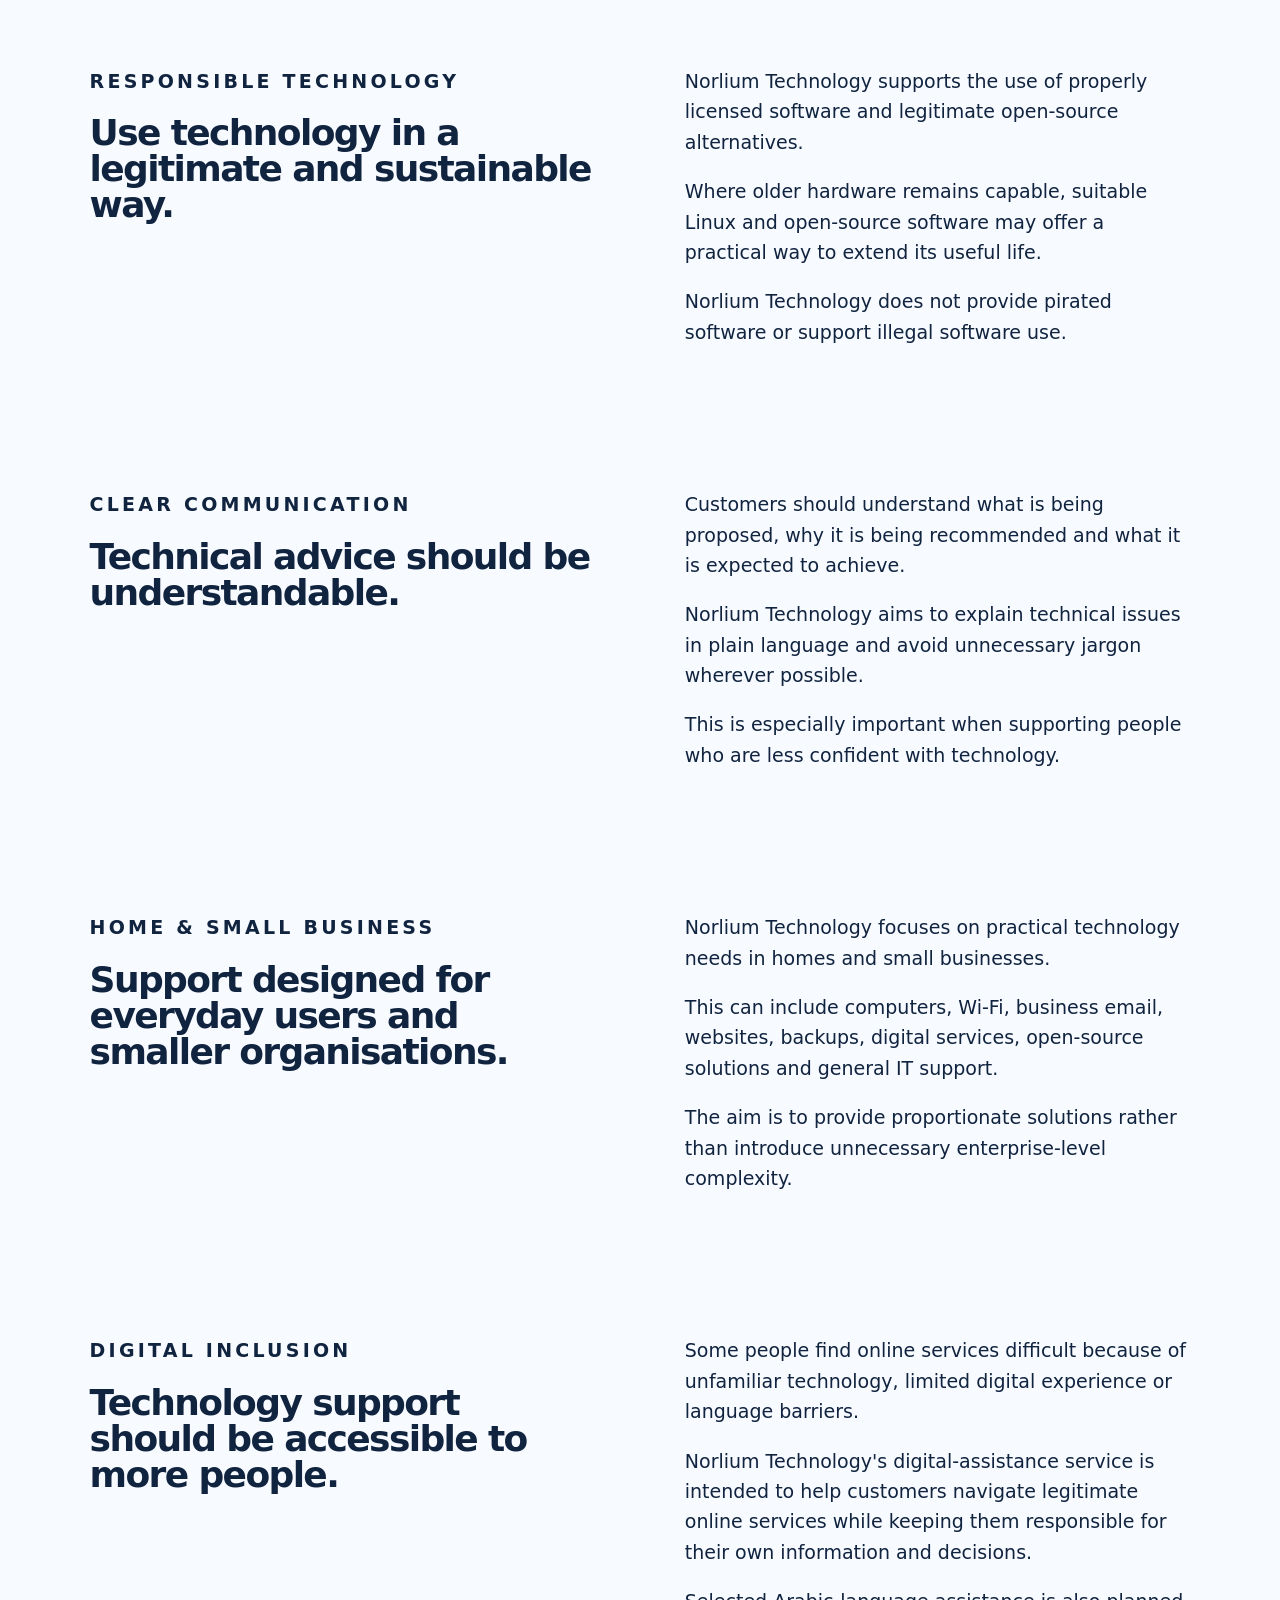
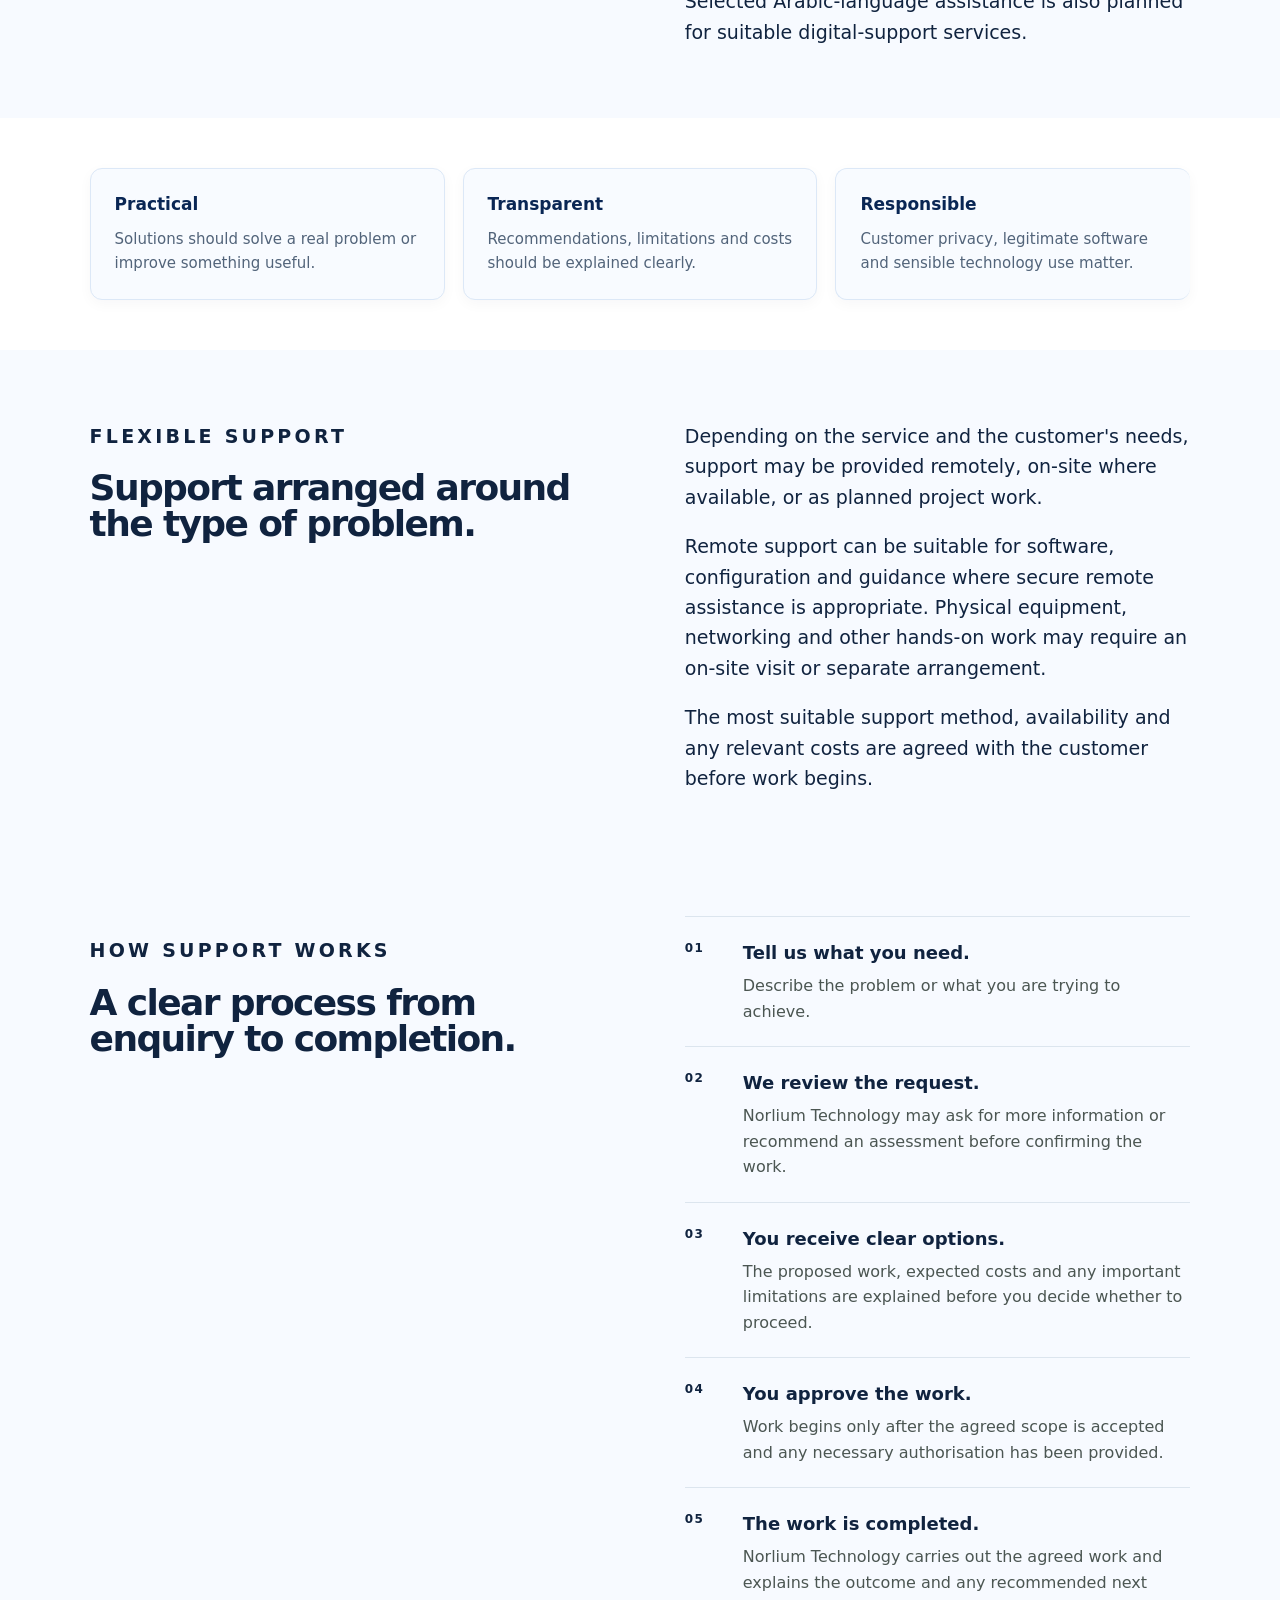
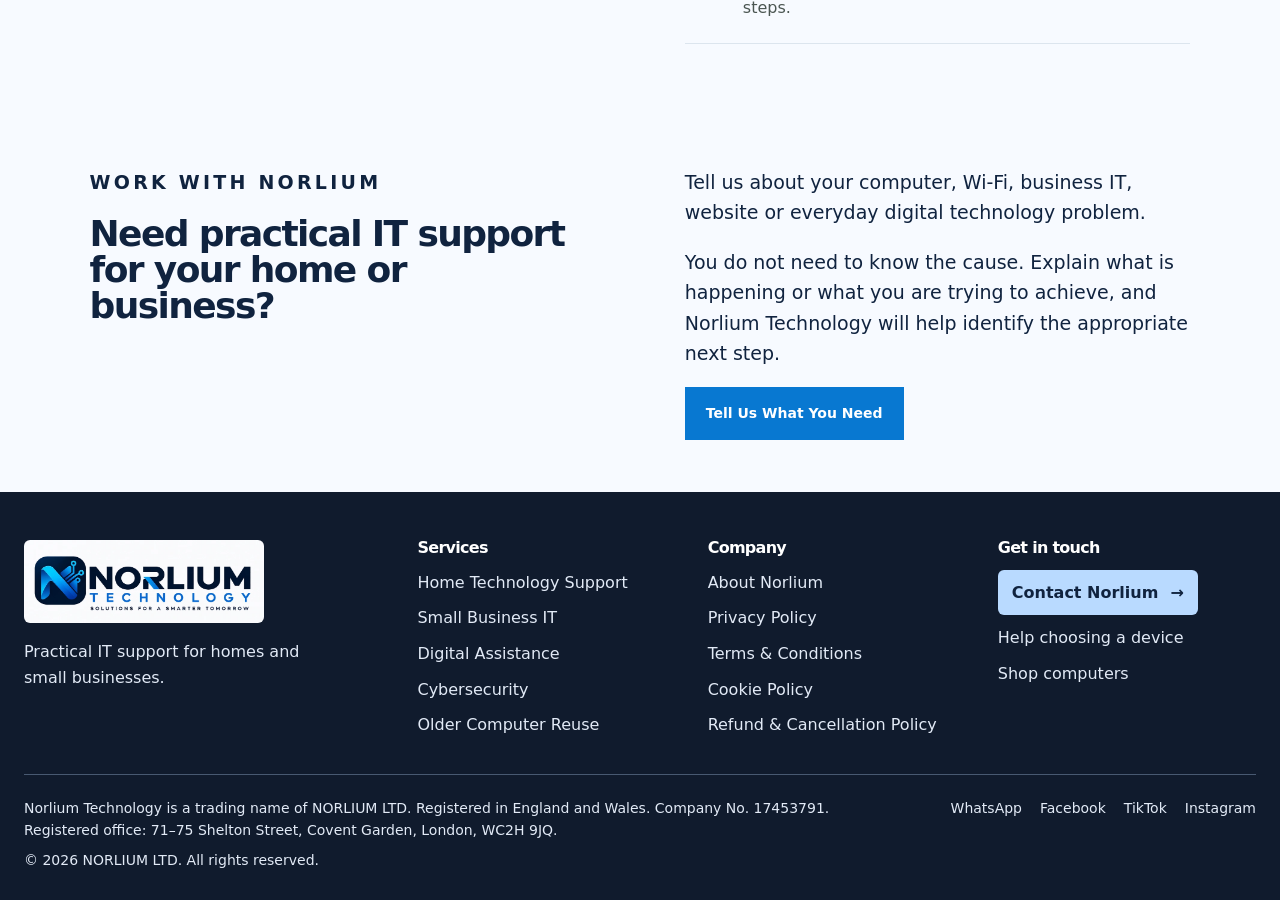
==== commit 4d022fc0: "Redesign site footer and improve mobile contact navigation" ====
--- a/about/index.html
+++ b/about/index.html
@@ -61,7 +61,7 @@
       <a href="/digital-assistance/">Digital Assistance</a>
       <a href="/about/">About</a>
       <a href="/#contact">Contact</a>
-      <a class="nav-cta" href="/#contact">Get Support</a>
+      <a class="nav-cta" href="/#enquiry-form">Get Support</a>
           <!-- Mobile-only social media links -->
       <div class="mobile-social-links">
         <a
@@ -443,35 +443,59 @@
 
   </main>
 
-  <footer>
-    <div class="brand">
-      <span>NORLIUM</span>
-      <small>TECHNOLOGY</small>
+  <footer class="site-footer">
+    <div class="footer-inner">
+      <div class="footer-main">
+        <div class="footer-brand">
+          <a href="/">
+            <img src="/assets/images/Logo-optimised.webp"
+                 alt="Norlium Technology home" width="240" height="80" loading="lazy">
+          </a>
+          <p>Practical IT support for homes and small businesses.</p>
+        </div>
+
+        <nav class="footer-nav" aria-labelledby="footer-services-heading">
+          <h2 id="footer-services-heading">Services</h2>
+          <a href="/services/">Home Technology Support</a>
+          <a href="/business-it/">Small Business IT</a>
+          <a href="/digital-assistance/">Digital Assistance</a>
+          <a href="/cybersecurity/">Cybersecurity</a>
+          <a href="/#linux">Older Computer Reuse</a>
+        </nav>
+
+        <nav class="footer-nav" aria-labelledby="footer-legal-heading">
+          <h2 id="footer-legal-heading">Company</h2>
+          <a href="/about/">About Norlium</a>
+          <a href="/privacy/">Privacy Policy</a>
+          <a href="/terms/">Terms &amp; Conditions</a>
+          <a href="/cookies/">Cookie Policy</a>
+          <a href="/refunds/">Refund &amp; Cancellation Policy</a>
+        </nav>
+
+        <nav class="footer-nav footer-actions" aria-labelledby="footer-contact-heading">
+          <h2 id="footer-contact-heading">Get in touch</h2>
+          <a class="footer-cta" href="/#contact">Contact Norlium <span aria-hidden="true">&rarr;</span></a>
+          <a href="/device-request/">Help choosing a device</a>
+          <a href="https://shop.norlium.co.uk/">Shop computers</a>
+        </nav>
+      </div>
+
+      <div class="footer-bottom">
+        <div class="company-details">
+          <p>Norlium Technology is a trading name of NORLIUM LTD.
+            Registered in England and Wales. Company No. 17453791.<br>
+            Registered office: 71–75 Shelton Street, Covent Garden, London, WC2H 9JQ.</p>
+          <p>&copy; 2026 NORLIUM LTD. All rights reserved.</p>
+        </div>
+
+        <nav class="footer-social" aria-label="Norlium social and messaging links">
+          <a href="https://wa.me/447349499361">WhatsApp</a>
+          <a href="https://www.facebook.com/norliumtechnology/">Facebook</a>
+          <a href="https://www.tiktok.com/@norliumtech">TikTok</a>
+          <a href="https://www.instagram.com/norliumtechnology/">Instagram</a>
+        </nav>
+      </div>
     </div>
-
-    <nav class="footer-nav" aria-label="Footer navigation">
-      <a href="/">Home</a>
-      <a href="/services/">Services</a>
-      <a href="/business-it/">Business IT</a>
-      <a href="/digital-assistance/">Digital Assistance</a>
-      <a href="/about/">About</a>
-      <a href="/#contact">Contact</a>
-    </nav>
-
-    <nav class="footer-nav legal-nav" aria-label="Legal navigation">
-      <a href="/privacy/">Privacy Policy</a>
-      <a href="/terms/">Terms &amp; Conditions</a>
-      <a href="/cookies/">Cookie Policy</a>
-      <a href="/refunds/">Refund &amp; Cancellation Policy</a>
-    </nav>
-
-    <p class="company-details">
-      NORLIUM LTD · Company No. 17453791 · Registered in England and Wales
-      <br>
-      Registered office: 71-75 Shelton Street, Covent Garden, London, WC2H 9JQ
-    </p>
-
-    <p>© 2026 NORLIUM LTD. Trading as Norlium Technology.</p>
   </footer>
 
   <script src="/assets/js/site.js" defer></script>
--- a/styles.css
+++ b/styles.css
@@ -119,16 +119,14 @@
   align-items: center;
 }
 
-#main-navigation a,
-.footer-nav a {
+#main-navigation a {
   color: var(--ink);
   text-decoration: none;
   font-size: 14px;
   font-weight: 700;
 }
 
-#main-navigation a:hover,
-.footer-nav a:hover {
+#main-navigation a:hover {
   text-decoration: underline;
   text-underline-offset: 4px;
 }
@@ -386,8 +384,63 @@
 .contact {
   display: grid;
   grid-template-columns: minmax(0, 1fr) minmax(0, 1fr);
-  gap: 8vw;
-}
+  align-items: start;
+  gap: 3rem 8vw;
+}
+
+.contact > div:first-child,
+.contact > #enquiry-form {
+  margin-inline-start: 0;
+}
+
+.contact > #enquiry-form {
+  position: relative;
+  grid-column: 1 / -1;
+  padding-block-start: calc(3rem + 2px);
+  width: 100%;
+  max-width: min(44rem, var(--content-width));
+  min-width: 0;
+}
+
+.contact > #enquiry-form::before {
+  content: "";
+  position: absolute;
+  inset: 0 0 auto;
+  height: 2px;
+  background: #0869d5;
+  /* Extend the divider across the viewport without widening the form. */
+  box-shadow: 0 0 0 100vmax #0869d5;
+  clip-path: inset(0 -100vmax);
+  pointer-events: none;
+}
+
+.contact-methods {
+  display: grid;
+  gap: 0.625rem;
+  margin: 0;
+  padding: 0;
+  list-style: none;
+}
+
+.contact-methods li {
+  display: flex;
+  align-items: flex-start;
+  gap: 0.625rem;
+}
+
+.contact-methods svg {
+  flex: 0 0 1.25rem;
+  width: 1.25rem;
+  height: 1.25rem;
+  margin-top: 0.15em;
+  color: var(--norlium-side-accent);
+  fill: none;
+  stroke: currentColor;
+  stroke-width: 1.8;
+  stroke-linecap: round;
+  stroke-linejoin: round;
+}
+
 .contact-actions {
   display: flex;
   flex-wrap: wrap;
@@ -410,29 +463,14 @@
 }
 
 .security-notice {
-  margin: 1.5rem 0;
-  padding: 1.25rem 1.4rem;
-  border: 1px solid #cbd5e1;
-  border-left: 4px solid #2563eb;
-  border-radius: 8px;
-  background: #f8fafc;
-}
-
-.security-notice h3 {
-  margin-top: 0;
-  margin-bottom: 0.75rem;
-}
-
-.security-notice p {
-  margin: 0 0 0.75rem;
-}
-
-.security-notice p:last-child {
-  margin-bottom: 0;
-}
-
-.security-notice a {
-  overflow-wrap: anywhere;
+  width: 100%;
+  max-width: 32rem;
+}
+
+.security-notice img {
+  display: block;
+  width: 100%;
+  height: auto;
 }
 
 label {
@@ -536,29 +574,147 @@
   overflow: hidden;
 }
 
-footer {
-  padding: 45px max(7vw, 28px);
-  border-top: 1px solid var(--ink);
+/* Site footer */
+.site-footer {
+  background: #101b2d;
+  color: #e2eaf6;
+  padding: 48px 0 28px;
+}
+
+.footer-inner {
+  width: min(var(--content-width, 1200px), calc(100% - 48px));
+  margin-inline: auto;
+}
+
+.footer-main {
   display: grid;
-  grid-template-columns: 1fr 2fr 1fr;
-  gap: 30px;
-  align-items: end;
-  font-size: 12px;
+  grid-template-columns: minmax(220px, 1.4fr) repeat(3, minmax(0, 1fr));
+  gap: 32px;
+}
+
+.footer-brand img {
+  display: block;
+  width: min(100%, 240px);
+  height: auto;
+  background: #fff;
+  border-radius: 6px;
+}
+
+.footer-brand p {
+  max-width: 28ch;
+  margin: 16px 0 0;
 }
 
 .footer-nav {
+  display: grid;
+  align-content: start;
+  justify-items: start;
+  gap: 10px;
+}
+
+.footer-nav h2 {
+  margin: 0 0 4px;
+  color: #fff;
+  font-size: 16px;
+}
+
+.site-footer a {
+  color: inherit;
+  text-underline-offset: 4px;
+}
+
+.footer-nav a,
+.footer-social a {
+  text-decoration: none;
+}
+
+.site-footer a:hover {
+  text-decoration: underline;
+}
+
+.site-footer a:focus-visible {
+  outline-color: #93c5fd;
+}
+
+.footer-actions .footer-cta {
+  display: inline-flex;
+  align-items: center;
+  gap: 12px;
+  padding: 10px 14px;
+  border-radius: 6px;
+  background: #b9daff;
+  color: #10233f;
+  font-weight: 700;
+}
+
+.footer-bottom {
   display: flex;
   flex-wrap: wrap;
-  gap: 16px 24px;
-}
-
-footer p:last-child {
-  text-align: right;
-}
-
-
-
-
+  align-items: start;
+  justify-content: space-between;
+  gap: 16px 32px;
+  margin-top: 36px;
+  padding-top: 22px;
+  border-top: 1px solid #485971;
+  font-size: 14px;
+}
+
+.footer-bottom p {
+  margin: 0 0 8px;
+}
+
+.footer-bottom p:last-child {
+  margin-bottom: 0;
+}
+
+.footer-social {
+  display: flex;
+  flex-wrap: wrap;
+  gap: 8px 18px;
+}
+
+@media (max-width: 900px) {
+  .footer-main {
+    grid-template-columns: repeat(2, minmax(0, 1fr));
+  }
+}
+
+@media (max-width: 480px) {
+  .site-footer {
+    padding-top: 32px;
+  }
+
+  .footer-main {
+    gap: 24px 16px;
+  }
+
+  .footer-brand,
+  .footer-actions {
+    grid-column: 1 / -1;
+  }
+}
+/* Footer readability on narrow mobile screens */
+@media (max-width: 480px) {
+  .footer-main {
+    grid-template-columns: minmax(0, 1fr);
+    gap: 24px;
+  }
+
+  .footer-brand,
+  .footer-actions {
+    grid-column: auto;
+  }
+
+  .footer-bottom {
+    flex-direction: column;
+    align-items: flex-start;
+    gap: 20px;
+  }
+
+  .footer-social {
+    gap: 12px 20px;
+  }
+}
 /* Pricing options */
 .pricing-options {
   display: grid;
@@ -820,15 +976,6 @@
   .actions .secondary {
     width: 100%;
   }
-
-  footer {
-    grid-template-columns: 1fr;
-    align-items: start;
-  }
-
-  footer p:last-child {
-    text-align: left;
-  }
 }
 
 @media (max-width: 480px) {
@@ -1108,7 +1255,7 @@
 
 .site-header {
   background: rgba(255, 255, 255, 0.97);
-  border-bottom: 1px solid var(--line);
+  border-bottom: 2px solid var(--accent);
 }
 
 #main-navigation a:hover {
@@ -1169,7 +1316,7 @@
       rgba(240, 247, 255, 0.68) 48%,
       rgba(240, 247, 255, 0.04) 72%
     ),
-    url("/assets/images/homepage-services-workspace.png");
+    url("/assets/images/homepage-services-workspace.webp");
   background-size: cover;
   background-position: center;
   background-repeat: no-repeat;
@@ -1216,13 +1363,8 @@
   main section.norlium-hero {
     min-height: 480px;
     padding: 50px 24px;
-    background-image:
-      linear-gradient(
-        rgba(240, 247, 255, 0.94),
-        rgba(240, 247, 255, 0.82)
-      ),
-      url("/assets/images/homepage-services-workspace.png");
-    background-position: center;
+    background-image: none;
+    background-color: #f0f7ff;
   }
 
   .norlium-hero h1 {
@@ -1322,11 +1464,6 @@
 }
 
 /* Norlium homepage — service section refinement */
-
-#support-options {
-  padding-top: 24px;
-  padding-bottom: 48px;
-}
 
 #support-options > .eyebrow {
   margin-top: 0;
@@ -1460,7 +1597,7 @@
 /* Phase 2: Problem-based support categories */
 
 #help-topics {
-  padding: 48px 24px 64px;
+  padding: 36px 24px 44px;
   background: #f7faff;
 }
 
@@ -1482,7 +1619,7 @@
 
 .help-topics-intro {
   margin-top: 0;
-  margin-bottom: 28px;
+  margin-bottom: 22px;
   color: #52647a;
   line-height: 1.6;
 }
@@ -1564,7 +1701,7 @@
 /* Mobile */
 @media (max-width: 600px) {
   #help-topics {
-    padding: 36px 18px 48px;
+    padding: 28px 18px 36px;
   }
 
   .help-topics-grid {
@@ -1690,7 +1827,7 @@
 .trust > div {
   background: #f7f9fc;
   border: 1px solid #cbd7e6;
-  border-left: 4px solid #2563eb;
+  border-left: 4px solid var(--norlium-side-accent);
   border-radius: 8px;
   padding: 24px;
   box-sizing: border-box;
@@ -1717,7 +1854,7 @@
 #services .grid > article {
   background: #f7f9fc;
   border: 1px solid #cbd7e6;
-  border-left: 4px solid #2563eb;
+  border-left: 4px solid var(--norlium-side-accent);
   border-radius: 8px;
   padding: 24px;
   box-sizing: border-box;
@@ -1778,7 +1915,7 @@
 #about.split > div:nth-child(2) {
   background: #f7f9fc;
   border: 1px solid #cbd7e6;
-  border-left: 4px solid #2563eb;
+  border-left: 4px solid var(--norlium-side-accent);
   border-radius: 8px;
   padding: 28px;
   box-sizing: border-box;
@@ -1829,7 +1966,7 @@
 .process-card {
   background: #f7f9fc;
   border: 1px solid #cbd7e6;
-  border-left: 4px solid #2563eb;
+  border-left: 4px solid var(--norlium-side-accent);
   border-radius: 8px;
   padding: 24px;
   box-sizing: border-box;
@@ -1877,39 +2014,6 @@
     padding: 20px;
   }
 }
-/* Phase 2: Footer legal navigation alignment */
-
-footer .legal-nav {
-  display: flex;
-  flex-direction: column;
-  flex-wrap: nowrap;
-  align-items: flex-start;
-  justify-content: flex-start;
-  gap: 14px;
-  min-width: 0;
-}
-
-footer .legal-nav a {
-  display: block;
-  width: fit-content;
-  line-height: 1.5;
-  text-align: left;
-}
-
-/* Align footer columns from the top */
-
-footer {
-  align-items: start;
-}
-
-/* Responsive legal navigation */
-
-@media (max-width: 800px) {
-  footer .legal-nav {
-    align-items: flex-start;
-    gap: 12px;
-  }
-}
 /* Phase 2: IT Advice & Insights */
 
 #advice-intro,
@@ -1935,7 +2039,7 @@
 .advice-card {
   background: #f7f9fc;
   border: 1px solid #cbd7e6;
-  border-left: 4px solid #2563eb;
+  border-left: 4px solid var(--norlium-side-accent);
   border-radius: 8px;
   padding: 24px;
   box-sizing: border-box;
@@ -2060,7 +2164,7 @@
 .advice-article .article-support {
   background: #f7f9fc;
   border: 1px solid #cbd7e6;
-  border-left: 4px solid #2563eb;
+  border-left: 4px solid var(--norlium-side-accent);
   border-radius: 8px;
   padding: 28px;
   margin-top: 52px;
@@ -2665,7 +2769,7 @@
   flex-wrap: wrap;
   align-items: center;
   gap: 12px;
-  margin: 28px 0;
+  margin: 3rem 0 4.5rem;
 }
 
 #contact .contact-actions a.primary,
@@ -2749,7 +2853,7 @@
 
 #service-list .grid > article {
   border: 1px solid #d7e2ef;
-  border-left: 4px solid #2563eb;
+  border-left: 4px solid var(--norlium-side-accent);
   border-radius: 12px;
   overflow: hidden;
 }
@@ -2864,7 +2968,7 @@
    ========================================== */
 
 #linux {
-  scroll-margin-top: 0;
+  scroll-margin-top: -8px;
 }
 
 #linux .eyebrow {
@@ -2876,7 +2980,7 @@
   line-height: 1.2;
   letter-spacing: -0.025em;
   margin-top: 0;
-  margin-bottom: 20px;
+  margin-bottom: 3rem;
 }
 
 #linux .rule {
@@ -2890,7 +2994,7 @@
   display: grid;
   grid-template-columns: repeat(4, minmax(0, 1fr));
   gap: 18px;
-  margin-top: 26px;
+  margin-top: 3rem;
   padding-top: 22px;
   border-top: 1px solid #d7e2ef;
 }
@@ -2933,7 +3037,7 @@
 /* Assessment button */
 
 #linux .reuse-action {
-  margin-top: 20px;
+  margin-top: 3rem;
 }
 
 #linux .reuse-action a.primary {
@@ -2977,14 +3081,9 @@
     margin-bottom: 18px;
   }
 
-  #linux h2 {
-    margin-bottom: 22px;
-  }
-
   #linux .reuse-process {
     grid-template-columns: 1fr;
     gap: 14px;
-    margin-top: 28px;
     padding-top: 24px;
   }
 
@@ -3150,7 +3249,7 @@
 #service-delivery .delivery-card {
   background: #f7f9fc;
   border: 1px solid #cbd7e6;
-  border-left: 4px solid #2563eb;
+  border-left: 4px solid var(--norlium-side-accent);
   border-radius: 8px;
   padding: 22px 24px;
   min-height: 0;
@@ -3281,7 +3380,7 @@
 
 #services .grid > article {
   border: 1px solid #cbd7e6;
-  border-left: 4px solid #2563eb;
+  border-left: 4px solid var(--norlium-side-accent);
   border-radius: 10px;
   background: #f7f9fc;
   overflow: hidden;
@@ -3310,7 +3409,6 @@
   }
 
   #linux .reuse-process {
-    margin-top: 22px;
     padding-top: 20px;
     gap: 14px;
   }
@@ -3327,10 +3425,6 @@
 
   #linux .reuse-step h3 {
     margin: 0 0 8px;
-  }
-
-  #linux .reuse-action {
-    margin-top: 20px;
   }
 }
 
@@ -4544,38 +4638,15 @@
 
 #top.norlium-hero h1 {
   max-width: 740px;
-  font-size: clamp(32px, 3.2vw, 46px);
+  font-size: clamp(30px, 2.8vw, 40px);
   line-height: 1.15;
   letter-spacing: -0.03em;
 }
 
-#top.norlium-hero h1 span {
-  display: block;
-  color: #0869d5;
-}
-
 #top.norlium-hero .lead {
-  max-width: 620px;
-  font-size: 18px;
-  line-height: 1.55;
-}
-
-#top.norlium-hero .hero-services {
-  display: flex;
-  flex-wrap: wrap;
-  gap: 10px;
-  max-width: 720px;
-  margin: 22px 0;
-}
-
-#top.norlium-hero .hero-services span {
-  padding: 9px 12px;
-  border: 1px solid #d6e6fa;
-  border-radius: 10px;
-  background: rgba(255, 255, 255, 0.92);
-  color: #12345c;
-  font-size: 13px;
-  font-weight: 600;
+  max-width: 600px;
+  font-size: 17px;
+  line-height: 1.5;
 }
 
 #top.norlium-hero .actions {
@@ -4599,19 +4670,12 @@
   #top.norlium-hero .lead {
     font-size: 16px;
   }
+
 }
 
 @media (max-width: 480px) {
   #top.norlium-hero h1 {
     font-size: 30px;
-  }
-
-  #top.norlium-hero .hero-services {
-    gap: 8px;
-  }
-
-  #top.norlium-hero .hero-services span {
-    font-size: 12px;
   }
 
   #top.norlium-hero .actions a {
@@ -4919,7 +4983,7 @@
   main section#digital-assistance.split > div:nth-child(2),
   main section#about.split > div:nth-child(2) {
     align-self: start;
-    margin-top: 175px;
+    margin-top: 0;
   }
 
 }
@@ -4933,3 +4997,841 @@
   }
 
 }
+
+/* NORLIUM — Homepage support card alignment */
+#support-options .grid > article {
+  display: flex;
+  flex-direction: column;
+  align-items: center;
+  text-align: center;
+  min-width: 0;
+}
+
+#support-options .grid > article > p {
+  width: 100%;
+  flex-grow: 1;
+}
+
+#support-options .grid > article > a.secondary {
+  margin-top: auto;
+}
+
+/* NORLIUM — Digital Assistance and About section headings */
+main section#digital-assistance.split h2,
+main section#about.split h2 {
+  font-size: 24px;
+  line-height: 1.3;
+  margin-top: 14px;
+  margin-bottom: 0;
+}
+
+@media (max-width: 600px) {
+  main section#digital-assistance.split h2,
+  main section#about.split h2 {
+    font-size: 22px;
+    margin-top: 12px;
+  }
+}
+
+/* NORLIUM — Unified homepage Digital Assistance and About cards */
+
+main section#digital-assistance.split,
+main section#about.split {
+  width: calc(100% - 48px);
+  max-width: 1320px;
+  margin: 12px auto;
+  padding: 28px;
+  min-height: 0;
+  background: #ffffff;
+  border: 1px solid #dce5f0;
+  border-radius: 16px;
+  box-shadow: 0 4px 18px rgba(16, 35, 63, 0.045);
+  box-sizing: border-box;
+  column-gap: 28px;
+  row-gap: 20px;
+  align-items: start;
+}
+
+main section#digital-assistance.split > div,
+main section#about.split > div {
+  min-width: 0;
+}
+
+main section#digital-assistance.split .section-illustration,
+main section#about.split .section-illustration {
+  margin-top: 0;
+}
+
+main section#digital-assistance.split > div:nth-child(2),
+main section#about.split > div:nth-child(2) {
+  margin-top: 0;
+  align-self: start;
+}
+
+@media (max-width: 800px) {
+  main section#digital-assistance.split,
+  main section#about.split {
+    width: calc(100% - 32px);
+    grid-template-columns: minmax(0, 1fr);
+    padding: 20px;
+    margin: 16px auto;
+    gap: 20px;
+    border-radius: 12px;
+  }
+}
+
+
+/* NORLIUM — Shared decorative side accent */
+:root {
+  --norlium-side-accent: #93b9ee;
+}
+
+/* Norlium — Desktop header social spacing */
+@media (min-width: 1051px) {
+  .site-header {
+    justify-content: flex-start;
+    gap: 14px;
+  }
+
+  .site-header #main-navigation {
+    margin-left: 0;
+  }
+
+  .site-header .header-shop {
+    margin-left: 0;
+  }
+
+  .site-header .header-social {
+    margin-left: 0;
+    gap: 8px;
+  }
+}
+
+/* NORLIUM — Homepage Business IT CTA contrast */
+main section#business a.secondary {
+  display: inline-flex;
+  align-items: center;
+  justify-content: center;
+  min-height: 48px;
+  padding: 12px 22px;
+  background: #0869d5;
+  border: 1px solid #0869d5;
+  border-radius: 8px;
+  color: #ffffff;
+  font-weight: 700;
+  text-decoration: none;
+}
+
+main section#business a.secondary:hover {
+  background: #0755ac;
+  border-color: #0755ac;
+  color: #ffffff;
+}
+
+main section#business a.secondary:focus-visible {
+  outline: 3px solid #93c5fd;
+  outline-offset: 3px;
+}
+
+
+/* NORLIUM — Homepage mobile spacing refinement */
+@media (max-width: 600px) {
+  body:has(#top.norlium-hero) main section#help-topics,
+  body:has(#top.norlium-hero) main section#services,
+  body:has(#top.norlium-hero) main section#how-it-works {
+    padding-top: 28px;
+    padding-bottom: 28px;
+  }
+
+  body:has(#top.norlium-hero) main section.feature,
+  body:has(#top.norlium-hero) main section.pricing {
+    margin-top: 16px;
+    margin-bottom: 16px;
+  }
+
+  body:has(#top.norlium-hero) main section.trust {
+    padding-top: 24px;
+    padding-bottom: 28px;
+  }
+}
+
+/* NORLIUM — Consistent section text alignment */
+
+/* Align feature and pricing content with section headings */
+main section.feature > *,
+main section.pricing > * {
+  margin-left: 0;
+  margin-right: 0;
+}
+
+/* Align Digital Assistance introduction with its heading */
+main section#support-areas > .section-intro {
+  margin-left: 0;
+  margin-right: 0;
+  text-align: left;
+}
+
+/* NORLIUM — Align Business IT introduction with heading */
+main section#business-services > .section-intro {
+  margin-left: 0;
+  margin-right: 0;
+  text-align: left;
+}
+
+/* Contact section navigation */
+#contact {
+  scroll-margin-top: 0;
+}
+
+/* Homepage hero: natural height on small screens */
+@media (max-width: 600px) {
+  main section#top.norlium-hero {
+    min-height: 0;
+    padding-top: 32px;
+    padding-bottom: 36px;
+  }
+}
+@media (min-width: 801px) {
+  main section#top.norlium-hero .hero-content > h1 {
+    position: relative;
+    top: -40px;
+  }
+}
+
+/* Compact service cards inside the homepage hero */
+#top.norlium-hero .hero-content > h1 {
+  margin-bottom: 8px;
+}
+
+#top.norlium-hero #support-options {
+  max-width: 480px;
+  margin-inline: clamp(-24px, calc(800px - 100vw), 0px) 0;
+  padding: 0;
+  background: transparent;
+}
+
+#top.norlium-hero #support-options .support-heading-row {
+  flex-wrap: wrap;
+  gap: 6px 12px;
+  margin-bottom: 10px;
+}
+
+#top.norlium-hero #support-options h2 {
+  font-size: 20px;
+}
+
+#top.norlium-hero #support-options .grid,
+#top.norlium-hero #support-options .support-actions {
+  display: grid;
+  grid-template-columns: repeat(2, minmax(0, 1fr));
+  gap: 10px;
+}
+
+#top.norlium-hero #support-options .support-card {
+  display: flex;
+  flex-direction: column;
+  align-items: center;
+  justify-content: center;
+  min-width: 0;
+  min-height: 134px;
+  padding: 10px 8px;
+  border: 1px solid #b9d4f3;
+  border-radius: 12px;
+  background: #f7faff;
+  color: #092654;
+  text-align: center;
+  text-decoration: none;
+}
+
+#top.norlium-hero #support-options .support-card:hover {
+  border-color: #0869d5;
+  background: #e9f3ff;
+}
+
+#top.norlium-hero #support-options .support-card:focus-visible {
+  outline: 3px solid #0869d5;
+  outline-offset: 2px;
+}
+
+#top.norlium-hero #support-options .service-icon {
+  width: 56px;
+  height: 56px;
+  margin-bottom: 8px;
+  background: #e7f0fc;
+}
+
+#top.norlium-hero #support-options .service-icon svg {
+  width: 32px;
+  height: 32px;
+}
+
+#top.norlium-hero #support-options .support-card h3 {
+  margin: 0;
+  font-size: 16px;
+}
+
+#top.norlium-hero #support-options .support-actions {
+  align-items: center;
+  justify-items: center;
+}
+
+#top .shop-delivery {
+  display: flex;
+  align-items: flex-start;
+  justify-content: center;
+  gap: 4px;
+  margin: 0;
+  font-size: 14px;
+  line-height: 1.4;
+  text-align: left;
+}
+
+#top .shop-delivery svg {
+  flex-shrink: 0;
+  margin-block-start: 1px;
+  margin-inline-end: 0;
+}
+
+#top.norlium-hero .actions svg {
+  vertical-align: -3px;
+}
+/* Minimal homepage shop benefits */
+main > section#why-shop {
+  display: block;
+  padding: 44px max(7vw, 28px) 48px;
+  background: #f7faff;
+  color: #102d50;
+}
+#why-shop .shop-reasons-heading { margin-bottom: 28px; }
+#why-shop .eyebrow { margin: 0 0 10px; color: #2862a0; font-size: 11px; font-weight: 700; letter-spacing: .14em; }
+main > section#why-shop h2 { margin: 0; font-size: clamp(25px, 3vw, 34px); line-height: 1.2; letter-spacing: -.025em; }
+main > section#why-shop > ul.shop-reasons { display: grid; grid-template-columns: repeat(3, minmax(0, 1fr)); gap: 28px; padding: 0; margin-top: 0; margin-bottom: 28px; list-style: none; }
+#why-shop .shop-reasons li { display: flex; align-items: flex-start; gap: 14px; margin: 0; padding: 0; }
+#why-shop .shop-reason-icon { display: grid; place-items: center; flex: 0 0 40px; height: 40px; border-radius: 12px; background: #e7f0fc; color: #1265bd; }
+#why-shop .shop-reason-icon svg { width: 21px; height: 21px; fill: none; stroke: currentColor; stroke-width: 1.6; stroke-linecap: round; stroke-linejoin: round; }
+#why-shop .shop-reasons h3 { margin: 0 0 6px; font-size: 16px; font-weight: 700; line-height: 1.4; }
+#why-shop .shop-reasons p { margin: 0; color: #52657b; font-size: 14px; line-height: 1.6; }
+#why-shop .shop-advice { display: flex; flex-wrap: wrap; align-items: center; justify-content: space-between; gap: 12px 24px; padding-top: 20px; border-top: 1px solid #dce6f2; }
+#why-shop .shop-advice p { margin: 0; color: #52657b; font-size: 14px; }
+#why-shop .support-shop-link { display: inline-flex; align-items: center; gap: 12px; min-height: 44px; padding: 0; font-size: 14px; color: #0869d5; font-weight: 700; text-decoration: none; }
+#why-shop .support-shop-link:hover { text-decoration: underline; text-underline-offset: 4px; }
+#why-shop .support-shop-link:focus-visible { outline: 3px solid #0869d5; outline-offset: 5px; border-radius: 3px; }
+@media (max-width: 760px) {
+  main > section#why-shop { padding: 32px 24px; }
+  main > section#why-shop > ul.shop-reasons { grid-template-columns: 1fr; gap: 22px; }
+  #why-shop .shop-reasons-heading { margin-bottom: 24px; }
+  #why-shop .shop-advice { align-items: flex-start; flex-direction: column; gap: 4px; }
+}
+
+/* Device buying advice: scoped controls preserve the existing enquiry form. */
+main section.device-request-page { display: block; max-width: 860px; margin: auto; }
+.device-request-page h1 { font-size: clamp(2rem, 5vw, 3rem); line-height: 1.15; }
+#device-request-form { display: grid; gap: 18px; margin-top: 32px; }
+#device-request-form fieldset { min-width: 0; border: 1px solid #cbd8e8; border-radius: 12px; padding: 20px; margin: 0; }
+#device-request-form legend { font-weight: 700; padding: 0 6px; }
+.device-options { display: grid; grid-template-columns: repeat(2, minmax(0, 1fr)); gap: 10px; }
+#device-request-form .device-option { display: flex; align-items: flex-start; gap: 10px; padding: 12px; margin: 0; border: 1px solid #cbd8e8; border-radius: 8px; cursor: pointer; line-height: 1.5; }
+#device-request-form .device-option:has(input:checked) { background: #e9f3ff; border-color: #2563eb; }
+#device-request-form input[type="checkbox"], #device-request-form input[type="radio"] { width: 20px; height: 20px; min-width: 20px; margin: 2px 0 0; accent-color: #2563eb; }
+#device-request-form input:not([type="checkbox"]):not([type="radio"]), #device-request-form select, #device-request-form textarea { display: block; box-sizing: border-box; width: 100%; padding: 12px; margin: 6px 0 14px; border: 1px solid #94a3b8; border-radius: 6px; font: inherit; color: #172b4d; background: white; }
+#device-request-form :focus-visible { outline: 3px solid #2563eb; outline-offset: 3px; }
+#device-request-form [hidden] { display: none; }
+#device-request-form button { justify-self: start; }
+#device-request-status { padding: 16px; background: #e9f3ff; border-radius: 8px; overflow-wrap: anywhere; }
+@media (max-width: 600px) { .device-options { grid-template-columns: 1fr; } #device-request-form fieldset { padding: 14px; } }
+
+/* Compact hero title and support spacing */
+main section#top.norlium-hero {
+  min-height: 0;
+  padding-top: 32px;
+  padding-bottom: 24px;
+}
+main section#top.norlium-hero .hero-content > h1 {
+  position: static;
+  top: auto;
+  margin-top: 0;
+  margin-bottom: 12px;
+}
+#top.norlium-hero #support-options {
+  margin-top: 0;
+  padding-top: 0;
+}
+
+/* Compact shop benefits and soft blue divider */
+main > section#why-shop > ul.shop-reasons {
+  margin-bottom: 12px;
+}
+
+#why-shop .shop-advice {
+  padding-top: 12px;
+  border-top: 1px solid #cfe2f7;
+  gap: 4px 20px;
+}
+
+#why-shop .shop-advice p {
+  margin: 0;
+}
+
+#why-shop .shop-advice .support-shop-link {
+  min-height: 36px;
+}
+
+/* Place the advice row above the divider */
+#why-shop .shop-advice {
+  border-top: 0;
+  padding-top: 0;
+  padding-bottom: 12px;
+  border-bottom: 1px solid #cfe2f7;
+}
+
+/* Space between the services heading and cards */
+#service-list > h2 {
+  margin-bottom: 36px;
+}
+
+/* Space between What to expect and its buttons */
+.support-steps + .actions {
+  margin-top: 36px;
+}
+
+/* Simplified digital assistance page */
+.digital-simple section { display: block; padding: 36px max(7vw, 24px); min-height: 0; }
+.digital-simple .digital-intro { padding-top: 48px; background: #f0f7ff; }
+.digital-simple .digital-intro h1 { max-width: 820px; margin-left: 0; font-size: clamp(30px, 4vw, 46px); line-height: 1.15; letter-spacing: -.025em; }
+.digital-simple .digital-intro .lead { margin: 16px 0 24px; max-width: 680px; font-size: 18px; line-height: 1.6; }
+.digital-simple h2 { font-size: clamp(24px, 3vw, 30px); line-height: 1.25; margin-top: 0; margin-bottom: 24px; }
+.digital-simple #support-areas .grid { display: grid; grid-template-columns: repeat(3, minmax(0, 1fr)); gap: 16px; }
+.digital-simple #support-areas article { min-height: 0; padding: 22px; border: 1px solid #dce6f2; border-radius: 12px; box-shadow: none; background: white; }
+.digital-simple #support-areas h3 { font-size: 18px; margin: 14px 0 8px; }
+.digital-simple #support-areas p { margin: 0; font-size: 16px; line-height: 1.6; }
+.digital-simple .digital-service-icon { display: grid; place-items: center; width: 42px; height: 42px; border-radius: 12px; background: #e7f0fc; color: #0869d5; }
+.digital-simple .digital-service-icon svg { width: 24px; height: 24px; }
+.digital-simple .digital-process { background: #f7faff; }
+.digital-simple .digital-process ol, .digital-simple .digital-details ul { padding-left: 24px; }
+.digital-simple li { margin-bottom: 12px; line-height: 1.65; }
+.digital-simple .digital-language { margin-top: 22px; color: #52657b; }
+.digital-simple section.digital-next { display: flex; align-items: center; justify-content: space-between; flex-wrap: wrap; gap: 20px; background: #f0f7ff; }
+.digital-simple .digital-next > * { margin: 0; }
+.digital-simple .digital-next h2 { margin-bottom: 8px; }
+.digital-simple .digital-next p { margin: 0; }
+@media (max-width: 800px) { .digital-simple #support-areas .grid { grid-template-columns: repeat(2, minmax(0, 1fr)); } }
+@media (max-width: 540px) { .digital-simple #support-areas .grid { grid-template-columns: 1fr; } .digital-simple section { padding-top: 28px; padding-bottom: 28px; } }
+
+/* Match Digital Assistance heading to other page titles */
+.digital-simple .digital-intro h1 {
+  font-size: clamp(30px, 2.8vw, 40px);
+}
+
+/* Keep the device question and advice link together */
+#why-shop .shop-advice {
+  flex-direction: row;
+  justify-content: flex-start;
+  align-items: center;
+  gap: 4px 12px;
+}
+
+#why-shop .shop-advice .support-shop-link {
+  margin-inline-start: 0;
+}
+
+/* Align the device advice row to the right */
+#why-shop .shop-advice {
+  justify-content: flex-end;
+  text-align: right;
+}
+
+#top .shop-advice-icon,
+#why-shop .shop-advice-icon {
+  width: 18px;
+  height: 18px;
+  margin-inline-end: 4px;
+  vertical-align: -4px;
+  color: #0869d5;
+  fill: none;
+  stroke: currentColor;
+  stroke-width: 1.6;
+  stroke-linecap: round;
+  stroke-linejoin: round;
+}
+
+/* Simplified Business IT page */
+main.business-simple > section {
+  display: block;
+  min-height: 0;
+  padding-top: 36px;
+  padding-bottom: 36px;
+}
+.business-simple .business-page-hero h1 {
+  font-size: clamp(30px, 2.8vw, 40px);
+  line-height: 1.2;
+}
+.business-simple .lead {
+  max-width: 720px;
+  margin-bottom: 24px;
+}
+.business-simple h2 {
+  font-size: clamp(24px, 3vw, 30px);
+  margin-top: 0;
+  margin-bottom: 24px;
+}
+.business-simple #business-services .grid {
+  display: grid;
+  grid-template-columns: repeat(3, minmax(0, 1fr));
+  gap: 16px;
+}
+.business-simple #business-services article {
+  min-height: 0;
+  padding: 24px;
+  border: 1px solid #dce6f2;
+  border-radius: 12px;
+  background: white;
+  box-shadow: none;
+}
+.business-simple #business-services h3 {
+  font-size: 18px;
+}
+.business-simple p,
+.business-simple li {
+  line-height: 1.65;
+}
+.business-simple li {
+  margin-bottom: 14px;
+}
+.business-simple .business-process,
+.business-simple .business-next {
+  background: #f0f7ff;
+}
+.business-simple .business-support-note,
+.business-simple .business-device-advice {
+  margin-top: 24px;
+}
+@media (max-width: 800px) {
+  .business-simple #business-services .grid {
+    grid-template-columns: repeat(2, minmax(0, 1fr));
+  }
+}
+@media (max-width: 540px) {
+  .business-simple #business-services .grid {
+    grid-template-columns: 1fr;
+  }
+}
+
+/* Business support and device advice cards */
+.business-simple .business-next-grid {
+  display: grid;
+  grid-template-columns: repeat(2, minmax(0, 1fr));
+  gap: 20px;
+}
+.business-simple .business-next-grid > article {
+  display: flex;
+  flex-direction: column;
+  align-items: flex-start;
+  padding: 28px;
+  border: 1px solid #dce6f2;
+  border-radius: 12px;
+  background: #fff;
+}
+.business-simple .business-next-grid p {
+  margin: 0 0 24px;
+}
+.business-simple .business-next-grid .primary {
+  margin-top: auto;
+  max-width: 100%;
+  box-sizing: border-box;
+}
+@media (max-width: 600px) {
+  .business-simple .business-next-grid {
+    grid-template-columns: 1fr;
+  }
+}
+
+/* Refine Business IT enquiry cards */
+.business-simple .business-next-grid > article {
+  min-height: 0;
+  padding: 28px;
+  border: 1px solid #d5e5f7;
+  border-radius: 16px;
+  box-shadow: 0 4px 16px rgba(16, 45, 80, 0.04);
+  gap: 24px;
+}
+
+.business-simple .business-next-grid > article > p {
+  margin: 0;
+  color: #17365b;
+  font-size: 18px;
+  line-height: 1.5;
+}
+
+.business-simple .business-next-grid .primary {
+  display: inline-flex;
+  align-items: center;
+  justify-content: center;
+  min-height: 46px;
+  margin-top: 0;
+  padding: 12px 20px;
+  border: 1px solid #0869d5;
+  border-radius: 10px;
+  background: #0869d5;
+  color: #fff;
+  text-align: center;
+  text-decoration: none;
+  line-height: 1.4;
+}
+
+.business-simple .business-next-grid .primary:hover {
+  background: #0758b3;
+  border-color: #0758b3;
+}
+
+.business-simple .business-next-grid .primary:focus-visible {
+  outline: 3px solid #86baff;
+  outline-offset: 3px;
+}
+
+/* Align Business IT introduction with the services section */
+main.business-simple > section.business-page-hero {
+  padding-inline: max(7vw, 28px);
+}
+
+.business-simple .business-page-hero > div {
+  width: 100%;
+  max-width: var(--content-width);
+  margin-inline: auto;
+  padding: 0;
+  text-align: left;
+}
+
+.business-simple .business-page-hero h1,
+.business-simple .business-page-hero .eyebrow,
+.business-simple .business-page-hero .lead {
+  margin-left: 0;
+}
+
+/* Rounded Business IT buttons */
+.business-simple a.primary {
+  display: inline-flex;
+  align-items: center;
+  justify-content: center;
+  padding: 12px 20px;
+  min-height: 46px;
+  box-sizing: border-box;
+  border-radius: 10px;
+  text-align: center;
+  line-height: 1.4;
+}
+
+/* Align the Services introduction with the cards below */
+main > section.hero:has(+ #service-list) {
+  padding-inline: max(7vw, 28px);
+}
+
+main > section.hero:has(+ #service-list) > div {
+  width: 100%;
+  max-width: var(--content-width);
+  margin-inline: auto;
+  padding-inline: 0;
+}
+
+/* Shop benefit cards with soft blue top borders */
+main > section#why-shop > ul.shop-reasons {
+  gap: 18px;
+}
+
+#why-shop .shop-reasons > li {
+  padding: 22px;
+  border: 1px solid #e0e9f5;
+  border-top: 3px solid #bcd9fa;
+  border-radius: 12px;
+  background: #fff;
+  box-shadow: 0 3px 12px rgba(16, 45, 80, 0.03);
+}
+
+#why-shop .shop-reasons > li > div {
+  min-width: 0;
+}
+
+/* Rounded device advice button */
+#why-shop .shop-advice .support-shop-link {
+  display: inline-flex;
+  align-items: center;
+  justify-content: center;
+  min-height: 44px;
+  padding: 10px 18px;
+  box-sizing: border-box;
+  border: 1px solid #0869d5;
+  border-radius: 10px;
+  background: #0869d5;
+  color: #fff;
+  text-decoration: none;
+  line-height: 1.4;
+}
+
+#why-shop .shop-advice .support-shop-link:hover {
+  background: #0758b3;
+  border-color: #0758b3;
+}
+
+/* Device advice button */
+#why-shop .shop-advice .support-shop-link {
+  display: inline-flex;
+  align-items: center;
+  justify-content: center;
+  min-height: 44px;
+  padding: 10px 18px;
+  box-sizing: border-box;
+  border: 1px solid #0869d5;
+  border-radius: 10px;
+  background: #0869d5;
+  color: #fff;
+  text-decoration: none;
+  line-height: 1.4;
+}
+
+#why-shop .shop-advice .support-shop-link:hover {
+  background: #0758b3;
+  border-color: #0758b3;
+}
+
+/* Align the homepage title with the support options */
+main section#top.norlium-hero .hero-content > h1 {
+  margin-inline-start: clamp(-24px, calc(800px - 100vw), 0px);
+}
+
+#contact .contact-language {
+  margin: 0;
+}
+
+#contact .contact-social {
+  margin-block-start: 1.5rem;
+}
+
+#contact .contact-social p {
+  margin: 0 0 0.5rem;
+}
+
+#contact .contact-social ul {
+  display: flex;
+  flex-wrap: wrap;
+  gap: 0.5rem 1rem;
+  margin: 0;
+  padding: 0;
+  list-style: none;
+}
+
+#contact .contact-social a {
+  display: inline-flex;
+  align-items: center;
+  min-height: 44px;
+  color: #0869d5;
+  font-weight: 700;
+  text-decoration: underline;
+  text-underline-offset: 0.15em;
+}
+
+#contact .contact-language strong {
+  display: flex;
+  flex-wrap: wrap;
+  gap: 0.25rem 0.75rem;
+}
+
+@media (max-width: 800px) {
+  #contact {
+    gap: 1.5rem;
+  }
+
+  #contact .contact-language strong {
+    flex-direction: column;
+    align-items: flex-start;
+  }
+}
+/* Social media icons */
+.contact-social a,
+.footer-social a {
+  display: inline-flex;
+  align-items: center;
+  gap: 8px;
+}
+
+.social-icon {
+  display: inline-block;
+  width: 20px;
+  height: 20px;
+  flex-shrink: 0;
+  object-fit: contain;
+}
+
+.footer-social .social-icon {
+  filter: invert(1);
+}
+.contact-social .social-icon {
+  filter: none;
+}
+
+.footer-social .social-icon {
+  filter: brightness(0) invert(1);
+}
+/* Mobile footer refinements */
+@media (max-width: 480px) {
+  .footer-social {
+    display: grid;
+    grid-template-columns: repeat(2, minmax(0, 1fr));
+    gap: 14px 12px;
+    width: 100%;
+  }
+
+  .footer-social a {
+    display: inline-flex;
+    align-items: center;
+    gap: 8px;
+    white-space: nowrap;
+    font-size: 14px;
+  }
+
+  .footer-bottom {
+    margin-top: 28px;
+    padding-top: 18px;
+  }
+}
+/* Contact section — mobile refinements */
+@media (max-width: 600px) {
+
+  /* Keep English and Arabic on separate lines */
+  #contact .contact-language strong {
+    display: flex;
+    flex-direction: column;
+    align-items: flex-start;
+    gap: 6px;
+  }
+
+  #contact .contact-language [lang="ar"] {
+    display: block;
+    direction: rtl;
+    unicode-bidi: isolate;
+    line-height: 1.6;
+  }
+
+  /* Balanced social media layout */
+  #contact .contact-social ul {
+    display: grid;
+    grid-template-columns: repeat(2, minmax(0, 1fr));
+    gap: 8px 12px;
+  }
+
+  #contact .contact-social li {
+    min-width: 0;
+  }
+
+  #contact .contact-social a {
+    gap: 8px;
+    min-height: 44px;
+    font-size: 14px;
+  }
+
+  /* Responsive cybersecurity advice image */
+  #contact .security-notice img {
+    display: block;
+    width: 100%;
+    max-width: 100%;
+    height: auto;
+  }
+}
